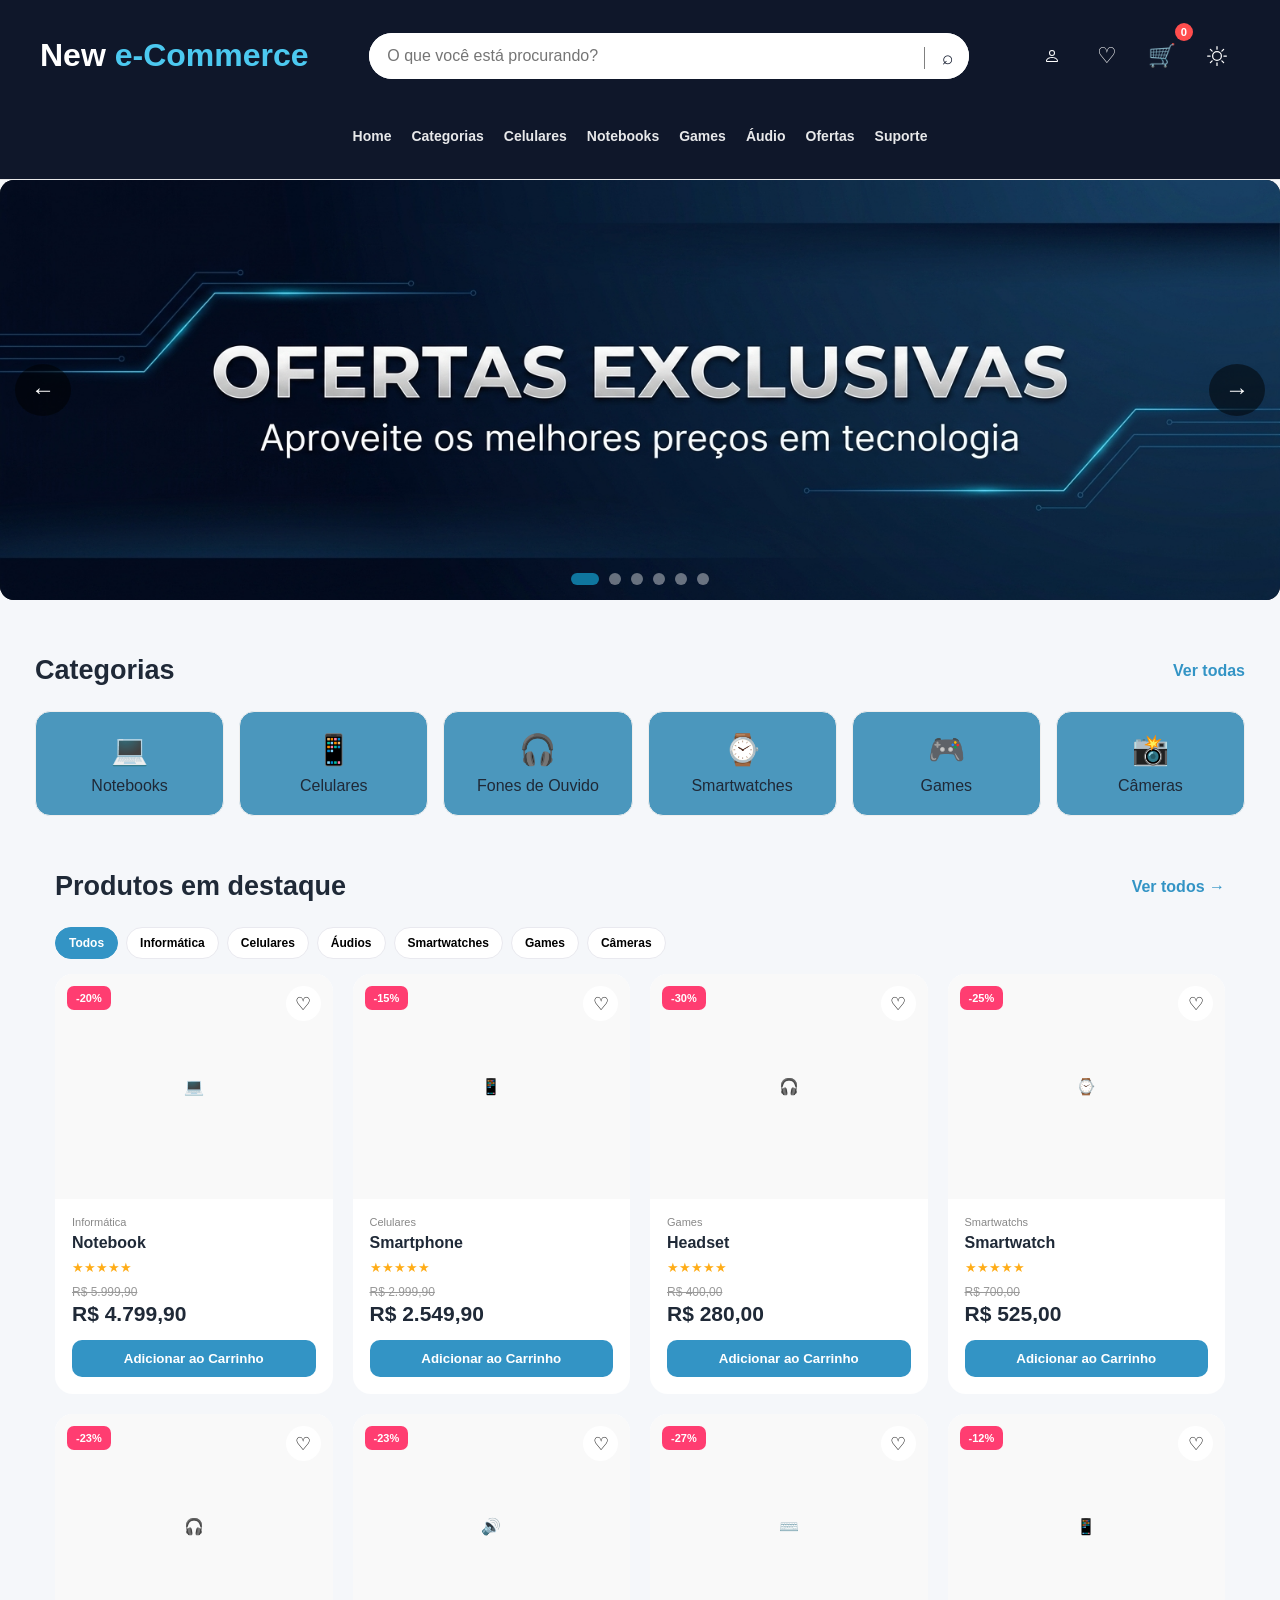
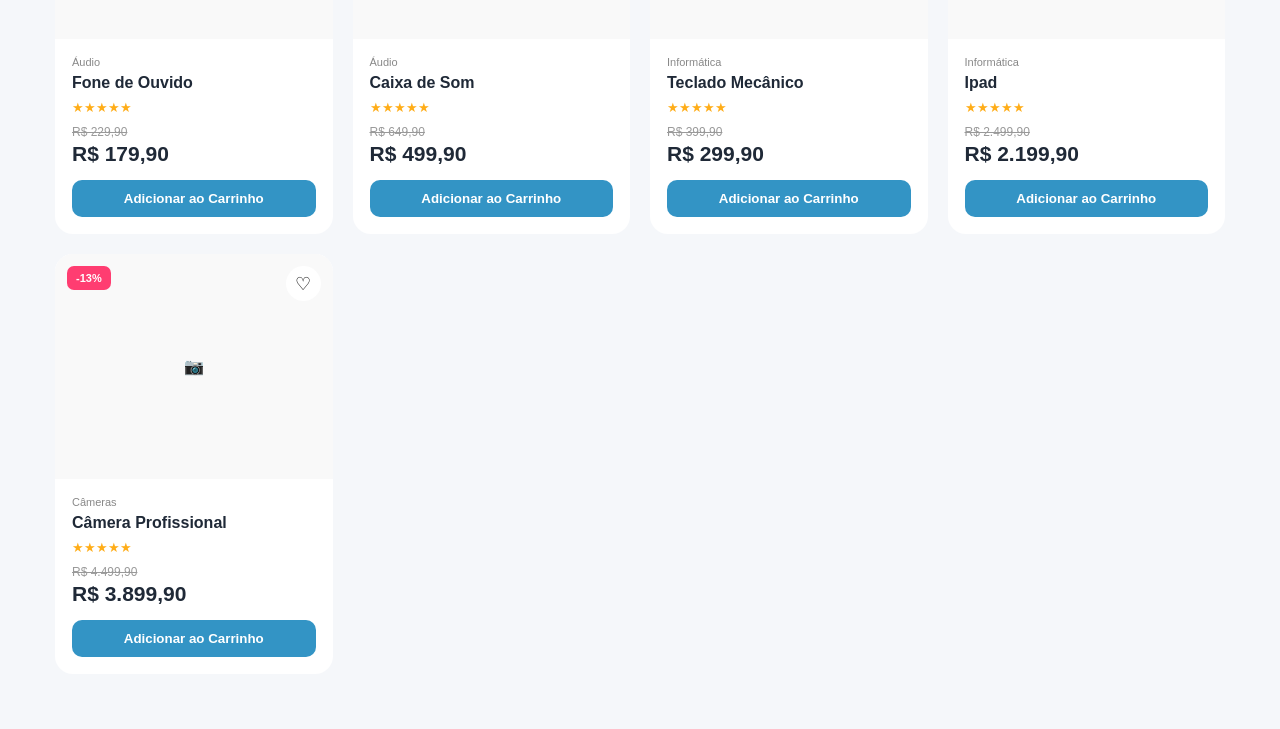
==== documento/index.html @ ab6774a8 "favorite.html" ====
<!DOCTYPE html>
<html lang="pt-BR">

<head>
    <meta charset="UTF-8">
    <meta name="viewport" content="width=device-width, initial-scale=1.0">
    <title>new e-Commerce</title>

    <link rel="stylesheet" href="css/navbar.css">
    <link rel="stylesheet" href="css/carrossel.css">
    <link rel="stylesheet" href="css/categorias.css">
    <link rel="stylesheet" href="css/produtos.css">
    <link rel="stylesheet" href="css/cart.css">
    <link rel="stylesheet" href="css/pagina-produtos.css">
    <link rel="stylesheet" href="CSS/account.css">
    <!-- Favicon será adicionado aqui futuramente -->
    <link rel="icon" href="img/logo/cart-favicon_files/image_82f725.png" type="image/x-icon">

</head>

<body>
    <!--Cabeçalho-->
    <header>
        <div class="header">
            <!-- Logo -->
            <div class="logo">
                New <span>e-Commerce</span>
            </div>

            <!-- Barra de busca -->
            <div class="search">
                <input type="text" id="searchInput" placeholder="O que você está procurando?">
                <button id="btnSearch" onclick="searchProducts()">⌕</button>
            </div>

            <!-- Ações (Perfil, Favoritos, Carrinho) -->
            <div class="header-actions">
                <!-- Perfil -->

                <!-- Perfil -->
                <div class="account-container">
                    <a href="account.html" style="text-decoration: none;">
                        <button class="icon-btn" id="btnAccount" title="Minha conta">
                            <svg xmlns="http://www.w3.org/2000/svg" width="16" height="16" fill="currentColor"
                                class="bi bi-person" viewBox="0 0 16 16">
                                <path
                                    d="M8 8a3 3 0 1 0 0-6 3 3 0 0 0 0 6m2-3a2 2 0 1 1-4 0 2 2 0 0 1 4 0m4 8c0 1-1 1-1 1H3s-1 0-1-1 1-4 6-4 6 3 6 4m-1-.004c-.001-.246-.154-.986-.832-1.664C11.516 10.68 10.289 10 8 10s-3.516.68-4.168 1.332c-.678.678-.83 1.418-.832 1.664z" />
                            </svg>
                            <span class="tooltip">Minha conta</span>
                        </button>
                    </a>
                </div>


                <!-- Favoritos -->
                <a href="favorite.html" style="text-decoration: none;">
                    <button class="icon-btn" id="btnFavorites" onclick="openFavorites()" title="Favorite">♡
                        <span class="tooltip">Favoritos</span>
                    </button>
                </a>

                <!-- Carrinho -->
                <a href="cart.html" style="text-decoration: none;">
                    <button class="icon-btn" id="btnCart" title="Cart">
                        🛒 <span class="cart-count" id="cartCount">0</span>
                        <span class="tooltip">Carrinho de compras</span>
                    </button>
                </a>

                <!-- Tema -->
                <input type="checkbox" id="tema-toggle">

                <label for="tema-toggle" class="theme-btn">
                    <span class="sol">
                        <svg xmlns="http://www.w3.org/2000/svg" width="16" height="16" fill="currentColor"
                            class="bi bi-sun" viewBox="0 0 16 16">
                            <path
                                d="M8 11a3 3 0 1 1 0-6 3 3 0 0 1 0 6m0 1a4 4 0 1 0 0-8 4 4 0 0 0 0 8M8 0a.5.5 0 0 1 .5.5v2a.5.5 0 0 1-1 0v-2A.5.5 0 0 1 8 0m0 13a.5.5 0 0 1 .5.5v2a.5.5 0 0 1-1 0v-2A.5.5 0 0 1 8 13m8-5a.5.5 0 0 1-.5.5h-2a.5.5 0 0 1 0-1h2a.5.5 0 0 1 .5.5M3 8a.5.5 0 0 1-.5.5h-2a.5.5 0 0 1 0-1h2A.5.5 0 0 1 3 8m10.657-5.657a.5.5 0 0 1 0 .707l-1.414 1.415a.5.5 0 1 1-.707-.708l1.414-1.414a.5.5 0 0 1 .707 0m-9.193 9.193a.5.5 0 0 1 0 .707L3.05 13.657a.5.5 0 0 1-.707-.707l1.414-1.414a.5.5 0 0 1 .707 0m9.193 2.121a.5.5 0 0 1-.707 0l-1.414-1.414a.5.5 0 1 1 .707-.707l1.414 1.414a.5.5 0 0 1 0 .707M4.464 4.465a.5.5 0 0 1-.707 0L2.343 3.05a.5.5 0 1 1 .707-.707l1.414 1.414a.5.5 0 0 1 0 .708" />
                        </svg>
                    </span>
                    <span class="lua">
                        <svg xmlns="http://www.w3.org/2000/svg" width="16" height="16" fill="currentColor"
                            class="bi bi-moon-fill" viewBox="0 0 16 16">
                            <path
                                d="M6 .278a.77.77 0 0 1 .08.858 7.2 7.2 0 0 0-.878 3.46c0 4.021 3.278 7.277 7.318 7.277q.792-.001 1.533-.16a.79.79 0 0 1 .81.316.73.73 0 0 1-.031.893A8.35 8.35 0 0 1 8.344 16C3.734 16 0 12.286 0 7.71 0 4.266 2.114 1.312 5.124.06A.75.75 0 0 1 6 .278" />
                        </svg>
                    </span>
                </label>
            </div>
        </div>

        <!-- Navegação -->
        <nav class="primary">
            <ul id="Menu">
                <li><a href="#">Home</a></li>
                <li><a href="#categorias">Categorias</a></li>
                <li><a href="#celulares">Celulares</a></li>
                <li><a href="#notebooks">Notebooks</a></li>
                <li><a href="#games">Games</a></li>
                <li><a href="#audio">Áudio</a></li>
                <li><a href="#ofertas">Ofertas</a></li>
                <li><a href="#suporte">Suporte</a></li>
            </ul>
        </nav>
    </header>

    <main>
        <!-- Carrossel de imagens -->
        <section id="carousel">
            <!-- Slide 1 -->
            <article class="slide ativo">
                <a href="#" class="slide-link">
                    <img src="img/carrossel/Banner Exclusivo.png" alt="Banner Exclusivo">
                </a>
            </article>

            <!-- Slide 2 -->
            <article class="slide">
                <a href="#" class="slide-link">
                    <img src="img/carrossel/caixa de som.png" alt="Caixa de som">
                </a>
            </article>

            <!-- Slide 3 -->
            <article class="slide">
                <a href="#" class="slide-link">
                    <img src="img/carrossel/fone bluethooth.png" alt="Fone Bluetooth">
                </a>
            </article>

            <!-- Slide 4 -->
            <article class="slide">
                <a href="#" class="slide-link">
                    <img src="img/carrossel/smartwath.png" alt="Smartwatch">
                </a>
            </article>

            <!-- Slide 5 -->
            <article class="slide">
                <a href="#" class="slide-link">
                    <img src="img/carrossel/teclado mecânico.png" alt="Teclado Mecânico">
                </a>
            </article>

            <!-- Slide 6 -->
            <article class="slide">
                <a href="#" class="slide-link">
                    <img src="img/carrossel/ps5.png" alt="PlayStation 5">
                </a>
            </article>

            <!-- Botões de navegação lateral -->
            <button id="btn-before">&#8592;</button>
            <button id="btn-after">&#8594;</button>
        </section>

        <!-- Categoria de produtos -->

        <section class="section">
            <div class="section-header">
                <h2>Categorias</h2>
                <a href="#">Ver todas</a>
            </div>
            <div class="categories">
                <div class="category">
                    <div class="category-icon">💻</div>
                    <span>Notebooks</span>
                </div>
                <div class="category">
                    <div class="category-icon">📱</div>
                    <span>Celulares</span>
                </div>
                <div class="category">
                    <div class="category-icon">🎧</div>
                    <span>Fones de Ouvido</span>
                </div>
                <div class="category">
                    <div class="category-icon">⌚</div>
                    <span>Smartwatches</span>
                </div>
                <div class="category">
                    <div class="category-icon">🎮</div>
                    <span>Games</span>
                </div>
                <div class="category">
                    <div class="category-icon">📸</div>
                    <span>Câmeras</span>
                </div>
            </div>

            <!-- Seção de produtos em destaque -->
            <section class="section" id="productsSection">
                <div class="section-header">
                    <div>
                        <h2>Produtos em destaque</h2>
                    </div>
                    <a href="#">Ver todos →</a>
                </div>
                <div class="filter-row">
                    <button class="filter-chip action" data-filter="todos">Todos</button>
                    <button class="filter-chip" data-filter="Informática">Informática</button>
                    <button class="filter-chip" data-filter="Celulares">Celulares</button>
                    <button class="filter-chip" data-filter="Áudios">Áudios</button>
                    <button class="filter-chip" data-filter="Smartwatches">Smartwatches</button>
                    <button class="filter-chip" data-filter="Games">Games</button>
                    <button class="filter-chip" data-filter="Câmeras">Câmeras</button>
                </div>

                <p class="results-message" id="resultsMessage" aria-live="polite"></p>

                <div class="products" id="products">
                    <article class="product" data-id="1">
                        <div class="product-image">
                            <span class="discount">-20%</span>
                            <button class="favorite" data-favorite="1" aria-label="Favoritar Notebook">♡</button>
                            <img src="img/produtos/notebook.svg" alt="Notebook"
                                onerror="this.style.display='none';this.nextElementSibling.style.display='block'">
                            <span class="product-plaeholder" style="display:none">💻</span>
                        </div>
                        <div class="product-info">
                            <div class="product-category">Informática</div>
                            <div class="product-name">Notebook</div>
                            <div class="rating">★★★★★</div>
                            <div class="price-old">R$ 5.999,90</div>
                            <div class="price">R$ 4.799,90</div>
                            <button class="add-cart" data-add="1">Adicionar ao Carrinho</button>
                        </div>
                    </article>
                    <article class="product" data-id="2">
                        <div class="product-image">
                            <span class="discount">-15%</span>
                            <button class="favorite" data-favorite="2" aria-label="Favoritar Smartphone">♡</button>
                            <img src="img/produtos/smartphone.svg" alt="Smartphone"
                                onerror="this.style.display='none';this.nextElementSibling.style.display='block'">
                            <span class="product-plaeholder" style="display:none">📱</span>
                        </div>
                        <div class="product-info">
                            <div class="product-category">Celulares</div>
                            <div class="product-name">Smartphone</div>
                            <div class="rating">★★★★★</div>
                            <div class="price-old">R$ 2.999,90</div>
                            <div class="price">R$ 2.549,90</div>
                            <button class="add-cart" data-add="2">Adicionar ao Carrinho</button>
                        </div>
                    </article>
                    <article class="product" data-id="3">
                        <div class="product-image">
                            <span class="discount">-30%</span>
                            <button class="favorite" data-favorite="3" aria-label="Favoritar Headset">♡</button>
                            <img src="img/produtos/headset.svg" alt="Headset"
                                onerror="this.style.display='none';this.nextElementSibling.style.display='block'">
                            <span class="product-plaeholder" style="display:none">🎧</span>
                        </div>
                        <div class="product-info">
                            <div class="product-category">Games</div>
                            <div class="product-name">Headset</div>
                            <div class="rating">★★★★★</div>
                            <div class="price-old">R$ 400,00</div>
                            <div class="price">R$ 280,00</div>
                            <button class="add-cart" data-add="3">Adicionar ao Carrinho</button>
                        </div>
                    </article>
                    <article class="product" data-id="4">
                        <div class="product-image">
                            <span class="discount">-25%</span>
                            <button class="favorite" data-favorite="4" aria-label="Favoritar Smartwatch">♡</button>
                            <img src="img/produtos/smartwatch.svg" alt="Smartwatch"
                                onerror="this.style.display='none';this.nextElementSibling.style.display='block'">
                            <span class="product-plaeholder" style="display:none">⌚</span>
                        </div>
                        <div class="product-info">
                            <div class="product-category">Smartwatchs</div>
                            <div class="product-name">Smartwatch</div>
                            <div class="rating">★★★★★</div>
                            <div class="price-old">R$ 700,00</div>
                            <div class="price">R$ 525,00</div>
                            <button class="add-cart" data-add="4">Adicionar ao Carrinho</button>
                        </div>
                    </article>
                    <article class="product" data-id="5">
                        <div class="product-image">
                            <span class="discount">-23%</span>
                            <button class="favorite" data-favorite="5" aria-label="Favoritar Fone de Ouvido">♡</button>
                            <img src="img/produtos/fone-ouvido.svg" alt="Fone de Ouvido"
                                onerror="this.style.display='none';this.nextElementSibling.style.display='block'">
                            <span class="product-plaeholder" style="display:none">🎧</span>
                        </div>
                        <div class="product-info">
                            <div class="product-category">Áudio</div>
                            <div class="product-name">Fone de Ouvido</div>
                            <div class="rating">★★★★★</div>
                            <div class="price-old">R$ 229,90</div>
                            <div class="price">R$ 179,90</div>
                            <button class="add-cart" data-add="5">Adicionar ao Carrinho</button>
                        </div>
                    </article>
                    <article class="product" data-id="6">
                        <div class="product-image">
                            <span class="discount">-23%</span>
                            <button class="favorite" data-favorite="6" aria-label="Favoritar Caixa de Som">♡</button>
                            <img src="img/produtos/caixa-som.svg" alt="Caixa de Som"
                                onerror="this.style.display='none';this.nextElementSibling.style.display='block'">
                            <span class="product-plaeholder" style="display:none">🔊</span>
                        </div>
                        <div class="product-info">
                            <div class="product-category">Áudio</div>
                            <div class="product-name">Caixa de Som</div>
                            <div class="rating">★★★★★</div>
                            <div class="price-old">R$ 649,90</div>
                            <div class="price">R$ 499,90</div>
                            <button class="add-cart" data-add="6">Adicionar ao Carrinho</button>
                        </div>
                    </article>
                    <article class="product" data-id="7">
                        <div class="product-image">
                            <span class="discount">-27%</span>
                            <button class="favorite" data-favorite="7"
                                aria-label="Favoritar Teclado Mecânico">♡</button>
                            <img src="img/produtos/teclado-mecanico.svg" alt="Teclado Mecânico"
                                onerror="this.style.display='none';this.nextElementSibling.style.display='block'">
                            <span class="product-plaeholder" style="display:none">⌨️</span>
                        </div>
                        <div class="product-info">
                            <div class="product-category">Informática</div>
                            <div class="product-name">Teclado Mecânico</div>
                            <div class="rating">★★★★★</div>
                            <div class="price-old">R$ 399,90</div>
                            <div class="price">R$ 299,90</div>
                            <button class="add-cart" data-add="7">Adicionar ao Carrinho</button>
                        </div>
                    </article>
                    <article class="product" data-id="8">
                        <div class="product-image">
                            <span class="discount">-12%</span>
                            <button class="favorite" data-favorite="8" aria-label="Favoritar Ipad">♡</button>
                            <img src="img/produtos/ipad.svg" alt="Ipad"
                                onerror="this.style.display='none';this.nextElementSibling.style.display='block'">
                            <span class="product-plaeholder" style="display:none">📱</span>
                        </div>
                        <div class="product-info">
                            <div class="product-category">Informática</div>
                            <div class="product-name">Ipad</div>
                            <div class="rating">★★★★★</div>
                            <div class="price-old">R$ 2.499,90</div>
                            <div class="price">R$ 2.199,90</div>
                            <button class="add-cart" data-add="8">Adicionar ao Carrinho</button>
                        </div>
                    </article>
                    <article class="product" data-id="9">
                        <div class="product-image">
                            <span class="discount">-13%</span>
                            <button class="favorite" data-favorite="9"
                                aria-label="Favoritar Câmera Profissional">♡</button>
                            <img src="img/produtos/camera.svg" alt="Câmera Profissional"
                                onerror="this.style.display='none';this.nextElementSibling.style.display='block'">
                            <span class="product-plaeholder" style="display:none">📷</span>
                        </div>
                        <div class="product-info">
                            <div class="product-category">Câmeras</div>
                            <div class="product-name">Câmera Profissional</div>
                            <div class="rating">★★★★★</div>
                            <div class="price-old">R$ 4.499,90</div>
                            <div class="price">R$ 3.899,90</div>
                            <button class="add-cart" data-add="9">Adicionar ao Carrinho</button>
                        </div>
                    </article>
            </section>
    </main>

    <footer>
        <!-- Rodapé da página -->
    </footer>

    <!-- Script JS para o carrossel -->
    <script src="js/carrossel.js"></script>
    <script src="js/tema.js"></script>
    <script src="js/conta.js"></script>

</body>

</html>
---- documento/css/navbar.css ----
*{
    margin: 0;
    padding: 0;
    box-sizing: border-box;
    font-family: Arial, Helvetica, sans-serif;
}

body{
    background: #f6f7fb;
    color: #171717;
}

/* Header */

header{
    background: #111827;
    color: #ffffff;
    border-bottom: 1px solid #e8e8e8;
    position: sticky;
    top: 0;
    z-index: 1000;
}

/* Header Styles */

.header{
    max-width: 1250px;
    margin: auto;
    height: 75px;
    display: flex;
    align-items: center;
    justify-content: space-between;
    gap: 30px;
    padding: 0 20px;
}

.logo{
    font-size: 25px;
    font-weight: 800;
    color: white;
}

.logo span{
    color: #3394c5;
}

.search{
    flex: 1;
    max-width: 550px;
    position: relative;
}

.search input{
    width: 100%;
    padding: 14px 50px 14px 18px;
    border: 1px solid #ddd;
    border-radius: 12px;
    outline: none;
    font-size: 14px;
    transition: .3s;
}

.search input:focus{
    border-color: #3394c5;
    box-shadow: 0 0 0 3px rgba(108,53,255,.1);
}

.search button{
    position: absolute;
    right: 7px;
    top: 6px;
    border: none;
    background: transparent !important;
    color: gray;
    width: 38px;
    height: 38px;
    border-radius: 9px;
    cursor: pointer;
    }

    .search button::before {
    content: '';
    position: absolute;
    left: 0;
    top: 50%;
    transform: translateY(-50%);
    width: 1px;
    height: 22px;
    background: gray;
}

.header-actions{
    display: flex;
    gap: 12px;
}

.icon-btn {
    width: 45px;
    height: 45px;
    border: 1px solid #eeeeee;
    background: white;
    border-radius: 11px;
    cursor: pointer;
    font-size: 18px;
    position: relative;
    transition: .2s;
    
    display: flex;
    align-items: center;
    justify-content: center;
}

.icon-btn:hover{
    background: #f2efff;
}

.cart-count{
    position: absolute;
    top: -5px;
    right: -5px;
    background: #ff3d71;
    color: white;
    font-size: 11px;
    width: 20px;
    height: 20px;
    border-radius: 50%;
    display: flex;
    align-items: center;
    justify-content: center;
}

/* Navbar Styles */

.primary{
    background: #0f172a;
}


nav ul {
    max-width: 1300px;
    margin: auto;
    display: flex;
    justify-content: center;
    list-style: none;
    gap: 40px;
    padding: 14px;
}

li{
    display: list-item;
    unicode-bidi: isolate;
}

nav a{
    color: white;
    text-decoration: none;
    font-size: 14px;
    transition: 0.3s;
}

body {
    background: #f6f7fb;
    color: #171717;
    transition: background 0.3s, color 0.3s;
}

body.modo-escuro {
    background: #0b1120;
    color: #f1f5f9;
}

/* Botão do Tema */

#tema-toggle {
    display: none;
}

.theme-btn {
    width: 45px;
    height: 45px;
    border: none;
    background: transparent;
    border-radius: 11px;
    
    display: flex;
    align-items: center;
    justify-content: center;

    cursor: pointer;
    font-size: 18px;
    
    transition: 0.3s;
}

/* Ícones do Sol e da Lua */

.theme-btn svg {
    width: 20px;
    height: 20px;
    display: block;
}

.sol {
    display: flex;
    align-items: center;
    justify-content: center;
}

.lua {
    display: none;
    align-items: center;
    justify-content: center;
}

body.modo-escuro .theme-btn {
    background: transparent;
    border: none;
    color: white;
}

/* Troca entre Sol e Lua */

body.modo-escuro .sol {
    display: none;
}

body.modo-escuro .lua {
    display: flex;
}

/* Header e Navbar no modo escuro */

body.modo-escuro header{
    background: #0b1120;
}

body.modo-escuro .primary{
    background: #0b1120;
}

nav a::after {
    content: '';
    display: block;
    width: 0;
    height: 2px;
    background: #3394c5;
    transition: width 0.3s;
}

/*visibilidade da barra de sublinhado */
nav a:hover::after {
    width: 100%;
}
---- documento/css/carrossel.css ----
/* Parte 1: O tamanho do espaço na tela */
#carousel {
  width: 100%;
  height: clamp(260px, 38vw, 420px);
  position: relative;
  overflow: hidden;
  border-radius: 14px;
  background-color: #0d1117; /* Fundo escuro para o carrossel */
}

/* Link que torna a imagem inteira clicável */
.slide-link {
  display: block;
  width: 100%;
  height: 100%;
  cursor: pointer;
}

/* Parte 2: Todos os slides ficam sobrepostos e invisíveis */
.slide {
  position: absolute; /* Sobrepõe todas as imagens no mesmo lugar */
  top: 0;
  left: 0;
  width: 100%;
  height: 100%;
  opacity: 0;
  visibility: hidden;
  transition: opacity 0.3s ease-in-out, visibility 0.3s ease-in-out; /* Transição rápida (0.3s) */
}

/* Parte 3: Transição do slide ativo */
.slide.ativo {
  opacity: 1;
  visibility: visible;
  z-index: 2; 
}

/* Parte 4: O tamanho e ajuste da imagem */
.slide img {
  width: 100%;
  height: 100%;
  object-fit: cover;
}

/* Definições dos botões de navegação */
#btn-before, 
#btn-after {
  position: absolute;
  top: 50%;
  transform: translateY(-50%);
  background-color: rgba(0, 0, 0, 0.5);
  color: white;
  border: none;
  font-size: 24px;
  padding: 12px 16px;
  cursor: pointer;
  border-radius: 50%;
  z-index: 10;
  transition: background-color 0.3s ease;
}

#btn-before:hover,
#btn-after:hover {
  background-color: rgba(0, 0, 0, 0.8);
}

#btn-before {
  left: 15px;
}

#btn-after {
  right: 15px;
}

/* Container das bolinhas */
.indicadores {
  position: absolute;
  bottom: 15px;
  left: 50%;
  transform: translateX(-50%);
  display: flex;
  gap: 10px;
  z-index: 10; 
}

/* Estilo individual da bolinha */
.bolinha {
  width: 12px;
  height: 12px;
  border-radius: 50%;
  background-color: rgba(255, 255, 255, 0.4);
  cursor: pointer;
  transition: all 0.3s ease;
}

.bolinha:hover {
  background-color: rgba(255, 255, 255, 0.8);
}

/* Bolinha ativa do slide visível */
.bolinha.ativa {
  background-color: #0f769e; /* a cor da bolinha do carrosel */
  width: 28px;
  border-radius: 8px;
}
---- documento/css/categorias.css ----
/* Categorias */
.section{
    max-width: 1250px;
    margin: 55px auto;
    padding: 0 20px;
}

.section-header{
    display: flex;
    justify-content: space-between;
    align-items: center;
    margin-bottom: 25px;
}

.section-header h2{
    font-size: 27px;
}

.section-header a{
    color: #3394c5;
    font-weight: bold;
    text-decoration: none;
}

/* Categorias-Icones */

@media (max-width: 1000px){
    .categories{
        grid-template-columns: repeat(3, 1fr);
    }
}

.categories{
    display: grid;
    grid-template-columns: repeat(6, 1fr);
    gap: 15px;
}

.category{
    background: #4b97bd;
    border-radius: 15px;
    padding: 20px 10px;
    text-align: center;
    border: 1px solid #eee;
    cursor: pointer;
    transition: .3s;
}

.category-icon{
    font-size: 30px;
    margin-bottom: 10px;
}

.category-span{
    font-size: 13px;
    font-weight: bold;
}
.category {
    transition: transform 0.4s ease;
}

.category:hover {
    transform: translateY(-12px);
}
---- documento/css/produtos.css ----
.section{
    max-width: 1250px;
    margin: 55px auto;
    padding: 0 20px;
}

.section-header{
    display: flex;
    justify-content: space-between;
    align-items: center;
    margin-bottom: 25px;
}

.section-header h2{
    font-size: 27px;
}

.section-header a{
    color: #3394c5;
    font-weight: bold;
    text-decoration: none;
}

/* Produtos */

.filter-row{
    display: flex;
    gap: 8px;
    flex-wrap: wrap;
    margin-bottom: 15px;
}

.filter-chip.action, .filter-chip:hover{
    background: #3394c5;
    color: #fff;
    Border-color: #3394c5;
}

.filter-chip{
    border: 1px solid #e9e9ef;
    background: #fff;
    border-radius: 30px;
    padding: 8px 13px;
    font-size: 12px;
    font-weight: 700;
}

@media (max-width: 1000px) {
    .products {
        grid-template-columns: repeat(3, 1fr);
    }
}

.products{
    display: grid;
    grid-template-columns: repeat(4, 1fr);
    gap: 20px;
}

.product {
    background: #fff;
    border: 1px solid var(--border);
    border-radius: 18px;
    overflow: hidden;
    transition: .25s;
    position: relative;
}

.product-image{
    height: 225px;
    background: #f9f9f9;
    display: flex;
    align-items: center;
    justify-content: center;
    position: relative;
    overflow: hidden;
}

.discount {
    position: absolute;
    left: 12px;
    top: 12px;
    background: #ff3d71;
    color: #fff;
    padding: 6px 9px;
    border-radius: 7px;
    font-size: 11px;
    font-weight: 800;
    z-index: 2;
}

.favorite {
    position: absolute;
    right: 12px;
    top: 12px;
    width: 35px;
    height: 35px;
    border: 0;
    border-radius: 50%;
    background: #fff;
    font-size: 18px;
    z-index: 2;
}

.product-image img {
    width: 100%;
    height: 100%;
    object-fit: cover;
}

element.style {
    display: none;
}

.product-placeholder {
    font-size: 82px;
}


.product-info {
    padding: 17px;
}

.product-category {
    color: #888;
    font-size: 11px;
    margin-bottom: 6px;
}

.product-name {
    font-size: 16px;
    font-weight: 800;
    margin-bottom: 8px;
}

.rating {
    color: #ffad18;
    font-size: 13px;
    margin-bottom: 10px;
}

.price-old {
    text-decoration: line-through;
    color: #999;
    font-size: 12px;
}

.price {
    font-size: 21px;
    font-weight: 800;
    margin: 3px 0 14px;
}

.add-cart {
    width: 100%;
    border: 0;
    background: #3394c5;
    color: #fff;
    padding: 11px;
    border-radius: 10px;
    font-weight: 800;
}
---- documento/css/cart.css ----
/* Paleta de Cores Exclusiva New e-Commerce */
:root {
    --brand-blue: #0055ff;
    --brand-blue-hover: #0044cc;
    --brand-glow: rgba(0, 85, 255, 0.12);
    --bg-app: #f8fafc;
    --card-bg: #ffffff;
    --text-main: #0f172a;
    --text-muted: #64748b;
    --border-subtle: #e2e8f0;
    --success: #10b981;
}

body {
    font-family: 'Inter', system-ui, -apple-system, sans-serif;
    background-color: var(--bg-app);
    margin: 0;
    color: var(--text-main);
}

.cart-container {
    max-width: 1240px;
    margin: 40px auto;
    padding: 0 24px;
}

.cart-header-title {
    display: flex;
    align-items: baseline;
    gap: 16px;
    margin-bottom: 24px;
}

.cart-header-title h1 {
    font-size: 28px;
    font-weight: 800;
    color: var(--text-main);
    margin: 0;
    letter-spacing: -0.8px;
}

.items-count {
    color: var(--text-muted);
    font-size: 15px;
    font-weight: 500;
}

/* Layout Principal em Grid */
.cart-content {
    display: grid;
    grid-template-columns: 1fr 400px;
    gap: 32px;
}

.cart-products-list {
    display: flex;
    flex-direction: column;
    gap: 16px;
}

/* Card do Produto */
.cart-item-card {
    background: var(--card-bg);
    border-radius: 16px;
    padding: 24px;
    display: flex;
    align-items: center;
    gap: 24px;
    box-shadow: 0 4px 20px -2px rgba(15, 23, 42, 0.04);
    position: relative;
    border: 1px solid var(--border-subtle);
}

.item-badge {
    position: absolute;
    top: 16px;
    left: 24px;
    background: var(--brand-glow);
    color: var(--brand-blue);
    font-size: 11px;
    font-weight: 700;
    padding: 4px 10px;
    border-radius: 30px;
    text-transform: uppercase;
    letter-spacing: 0.5px;
}

.cart-item-card img {
    width: 100px;
    height: 100px;
    object-fit: contain;
    margin-top: 12px;
}

.item-info {
    flex: 1;
    margin-top: 12px;
}

.item-info h3 {
    font-size: 17px;
    color: var(--text-main);
    margin: 0 0 6px 0;
    font-weight: 700;
}

.item-seller {
    font-size: 13px;
    color: var(--text-muted);
    display: block;
    margin-bottom: 6px;
}

.item-stock {
    font-size: 12px;
    color: var(--success);
    font-weight: 600;
}

/* Seletor de Quantidade */
.item-quantity-box {
    display: flex;
    flex-direction: column;
    gap: 6px;
    align-items: center;
}

.item-quantity-box label {
    font-size: 12px;
    color: var(--text-muted);
    font-weight: 600;
}

.qty-selector {
    display: flex;
    align-items: center;
    border: 1px solid var(--border-subtle);
    border-radius: 10px;
    background: #f8fafc;
}

.qty-selector button {
    background: none;
    border: none;
    padding: 8px 12px;
    cursor: pointer;
    font-weight: 700;
    color: var(--text-main);
}

.qty-selector span {
    padding: 0 10px;
    font-size: 15px;
    font-weight: 700;
}

/* Preços */
.item-price-box {
    text-align: right;
    min-width: 150px;
}

.old-price {
    display: block;
    font-size: 13px;
    color: #94a3b8;
    text-decoration: line-through;
}

.current-price {
    display: block;
    font-size: 22px;
    font-weight: 800;
    color: var(--brand-blue);
}

.exclusive-tag {
    font-size: 11px;
    background: #f0f4ff;
    color: var(--brand-blue);
    padding: 3px 8px;
    border-radius: 6px;
    font-weight: 700;
    display: inline-block;
    margin-top: 4px;
}

.item-delete-btn {
    background: none;
    border: none;
    cursor: pointer;
    font-size: 14px;
    color: #94a3b8;
    padding: 10px;
    border-radius: 50%;
    transition: all 0.2s;
}

.item-delete-btn:hover {
    background: #fee2e2;
    color: #ef4444;
}

/* --- PAINEL LATERAL UNIFICADO (EXCLUSIVO) --- */
.checkout-panel {
    background: var(--card-bg);
    border-radius: 20px;
    padding: 32px;
    box-shadow: 0 10px 30px -5px rgba(15, 23, 42, 0.06);
    border: 1px solid var(--border-subtle);
    height: fit-content;
    display: flex;
    flex-direction: column;
    gap: 24px;
}

.panel-header {
    display: flex;
    justify-content: space-between;
    align-items: center;
}

.panel-header h2 {
    font-size: 18px;
    font-weight: 800;
    color: var(--text-main);
    margin: 0;
}

.secure-badge {
    font-size: 11px;
    color: var(--success);
    font-weight: 700;
    background: #ecfdf5;
    padding: 4px 10px;
    border-radius: 20px;
}

/* Cupom Embutido no Painel */
.panel-coupon .coupon-field-wrapper {
    display: flex;
    gap: 8px;
    background: #f8fafc;
    border: 1px solid var(--border-subtle);
    padding: 6px;
    border-radius: 12px;
    transition: border-color 0.2s;
}

.panel-coupon .coupon-field-wrapper:focus-within {
    border-color: var(--brand-blue);
    background: #fff;
}

.panel-coupon input {
    flex: 1;
    border: none;
    background: transparent;
    padding: 8px 12px;
    outline: none;
    font-size: 14px;
    color: var(--text-main);
}

.panel-coupon button {
    background: var(--text-main);
    color: white;
    border: none;
    padding: 0 16px;
    border-radius: 8px;
    font-weight: 700;
    font-size: 13px;
    cursor: pointer;
    transition: background 0.2s;
}

.panel-coupon button:hover {
    background: var(--brand-blue);
}

/* Detalhes de Valores */
.panel-details {
    display: flex;
    flex-direction: column;
    gap: 12px;
}

.detail-row {
    display: flex;
    justify-content: space-between;
    font-size: 14px;
    color: var(--text-muted);
    font-weight: 500;
}

.highlight-green {
    color: var(--success);
    font-weight: 700;
}

.panel-separator {
    height: 1px;
    background: var(--border-subtle);
}

/* Bloco de Total */
.panel-total-section {
    display: flex;
    justify-content: space-between;
    align-items: center;
}

.total-label-group {
    display: flex;
    flex-direction: column;
}

.total-label-group span:first-child {
    font-size: 15px;
    font-weight: 800;
    color: var(--text-main);
}

.installments-info {
    font-size: 11px;
    color: var(--text-muted);
}

.main-price {
    font-size: 24px;
    font-weight: 800;
    color: var(--brand-blue);
    letter-spacing: -0.5px;
}

/* Botão de Finalizar Estilizado */
.btn-proceed {
    display: flex;
    align-items: center;
    justify-content: center;
    gap: 10px;
    background: var(--brand-blue);
    color: white;
    text-decoration: none;
    padding: 16px;
    border-radius: 12px;
    font-weight: 700;
    font-size: 15px;
    box-shadow: 0 8px 20px rgba(0, 85, 255, 0.25);
    transition: all 0.2s ease;
}

.btn-proceed:hover {
    background: var(--brand-blue-hover);
    transform: translateY(-2px);
    box-shadow: 0 12px 25px rgba(0, 85, 255, 0.35);
}

.btn-back-shopping {
    display: block;
    text-align: center;
    color: var(--text-muted);
    text-decoration: none;
    font-size: 13px;
    font-weight: 600;
    transition: color 0.2s;
}

.btn-back-shopping:hover {
    color: var(--brand-blue);
}

/* Responsividade Adaptável */
@media (max-width: 768px) {
    .cart-content {
        grid-template-columns: 1fr;
    }
    .cart-item-card {
        flex-direction: column;
        align-items: flex-start;
    }
    .item-price-box {
        text-align: left;
        width: 100%;
    }
    .item-badge {
        top: 16px;
        left: 24px;
    }
}
---- documento/css/pagina-produtos.css ----
* {
    box-sizing: border-box;
    margin: 0;
    padding: 0;
}

body {
    font-family: Arial, Helvetica, sans-serif;
    background: #f5f7fa;
    color: #1f2937;
}

header {
    background: #0f172a;
    color: #fff;
    padding: 18px 20px 0;
}

.header {
    max-width: 1250px;
    margin: 0 auto;
    display: flex;
    justify-content: space-between;
    align-items: center;
    gap: 20px;
}

.logo {
    font-size: 2rem;
    font-weight: 700;
}

.logo span {
    color: #4cc9f0;
}

.search {
    flex: 1;
    display: flex;
    max-width: 600px;
    background: #fff;
    border-radius: 999px;
    overflow: hidden;
    margin: 0 16px;
}

.search input {
    flex: 1;
    border: none;
    outline: none;
    padding: 14px 18px;
    font-size: 1rem;
}

.search button {
    border: none;
    background: #4cc9f0;
    color: #0f172a;
    padding: 0 18px;
    font-size: 1.2rem;
    cursor: pointer;
}

.header-actions {
    display: flex;
    align-items: center;
    gap: 10px;
}

.icon-btn {
    border: none;
    background: transparent;
    color: #fff;
    font-size: 1.4rem;
    cursor: pointer;
    position: relative;
}

.cart-count {
    position: absolute;
    top: -10px;
    right: -8px;
    background: #ff4d4d;
    color: #fff;
    border-radius: 50%;
    width: 18px;
    height: 18px;
    display: inline-flex;
    align-items: center;
    justify-content: center;
    font-size: 0.7rem;
    font-weight: 700;
}
/* frase que aparece quando passa o mouse em cima dos botões da navbar*/
.tooltip {
    display: none;
    position: absolute;
    top: 100%;
    left: 50%;
    transform: translateX(-50%);

    background: #111827;
    color: white;
    padding: 3px 6px;
    border-radius: 3px;
    white-space: nowrap;
    font-size: 11px;
    font-weight: 400;
    z-index: 100;
}

.icon-btn:hover .tooltip {
    display: block;
}

.primary {
    max-width: 1250px;
    margin: 0 auto;
    padding: 20px 0 18px;
}

.primary ul {
    display: flex;
    flex-wrap: wrap;
    gap: 20px;
    list-style: none;
}

.primary a {
    color: #fff;
    text-decoration: none;
    opacity: 0.9;
    font-weight: 600;
}

.page-product {
    max-width: 1250px;
    margin: 50px auto;
    padding: 0 20px;
}

.product-wrapper {
    display: grid;
    grid-template-columns: 1.1fr 1fr;
    gap: 40px;
    background: #fff;
    border-radius: 20px;
    padding: 30px;
    box-shadow: 0 12px 25px rgba(15, 23, 42, 0.08);
}

.product-gallery {
    display: grid;
    gap: 16px;
}

.product-gallery img {
    width: 100%;
    border-radius: 16px;
    background: #eef2ff;
    display: block;
}

.product-details {
    display: flex;
    flex-direction: column;
    justify-content: center;
}

.badge {
    display: inline-block;
    width: fit-content;
    background: #dbeafe;
    color: #1d4ed8;
    border-radius: 999px;
    padding: 8px 12px;
    font-size: 0.8rem;
    font-weight: 700;
    margin-bottom: 16px;
}

.product-title {
    font-size: clamp(2rem, 3vw, 3rem);
    margin-bottom: 14px;
}

.product-price {
    display: flex;
    align-items: baseline;
    gap: 14px;
    margin-bottom: 18px;
}

.product-price .price {
    font-size: 2.2rem;
    font-weight: 800;
    color: #111827;
}

.product-price .old-price {
    font-size: 1.1rem;
    text-decoration: line-through;
    color: #6b7280;
}

.product-description {
    color: #4b5563;
    line-height: 1.7;
    margin-bottom: 24px;
}

.product-meta {
    display: flex;
    flex-wrap: wrap;
    gap: 14px;
    margin-bottom: 24px;
}

.product-meta span {
    background: #f3f4f6;
    border-radius: 999px;
    padding: 8px 12px;
    font-size: 0.9rem;
    color: #374151;
}

.cta-row {
    display: flex;
    flex-wrap: wrap;
    gap: 14px;
    margin-bottom: 28px;
}

.primary-btn,
.secondary-btn {
    border: none;
    border-radius: 12px;
    padding: 16px 24px;
    font-size: 1rem;
    font-weight: 700;
    cursor: pointer;
    transition: transform 0.2s ease;
}

.primary-btn {
    background: linear-gradient(135deg, #2563eb, #4cc9f0);
    color: #fff;
}

.secondary-btn {
    background: #eef2ff;
    color: #1f2937;
}

.primary-btn:hover,
.secondary-btn:hover {
    transform: translateY(-1px);
}

.specs {
    border-top: 1px solid #e5e7eb;
    padding-top: 24px;
}

.specs h3 {
    margin-bottom: 12px;
    font-size: 1.25rem;
}

.specs ul {
    list-style: none;
    display: grid;
    gap: 8px;
    color: #374151;
}

.specs li::before {
    content: '•';
    color: #2563eb;
    font-weight: 700;
    display: inline-block;
    width: 16px;
}

@media (max-width: 900px) {
    .header {
        flex-wrap: wrap;
        justify-content: center;
    }

    .search {
        order: 3;
        width: 100%;
        max-width: none;
        margin: 0;
    }

    .product-wrapper {
        grid-template-columns: 1fr;
    }
}
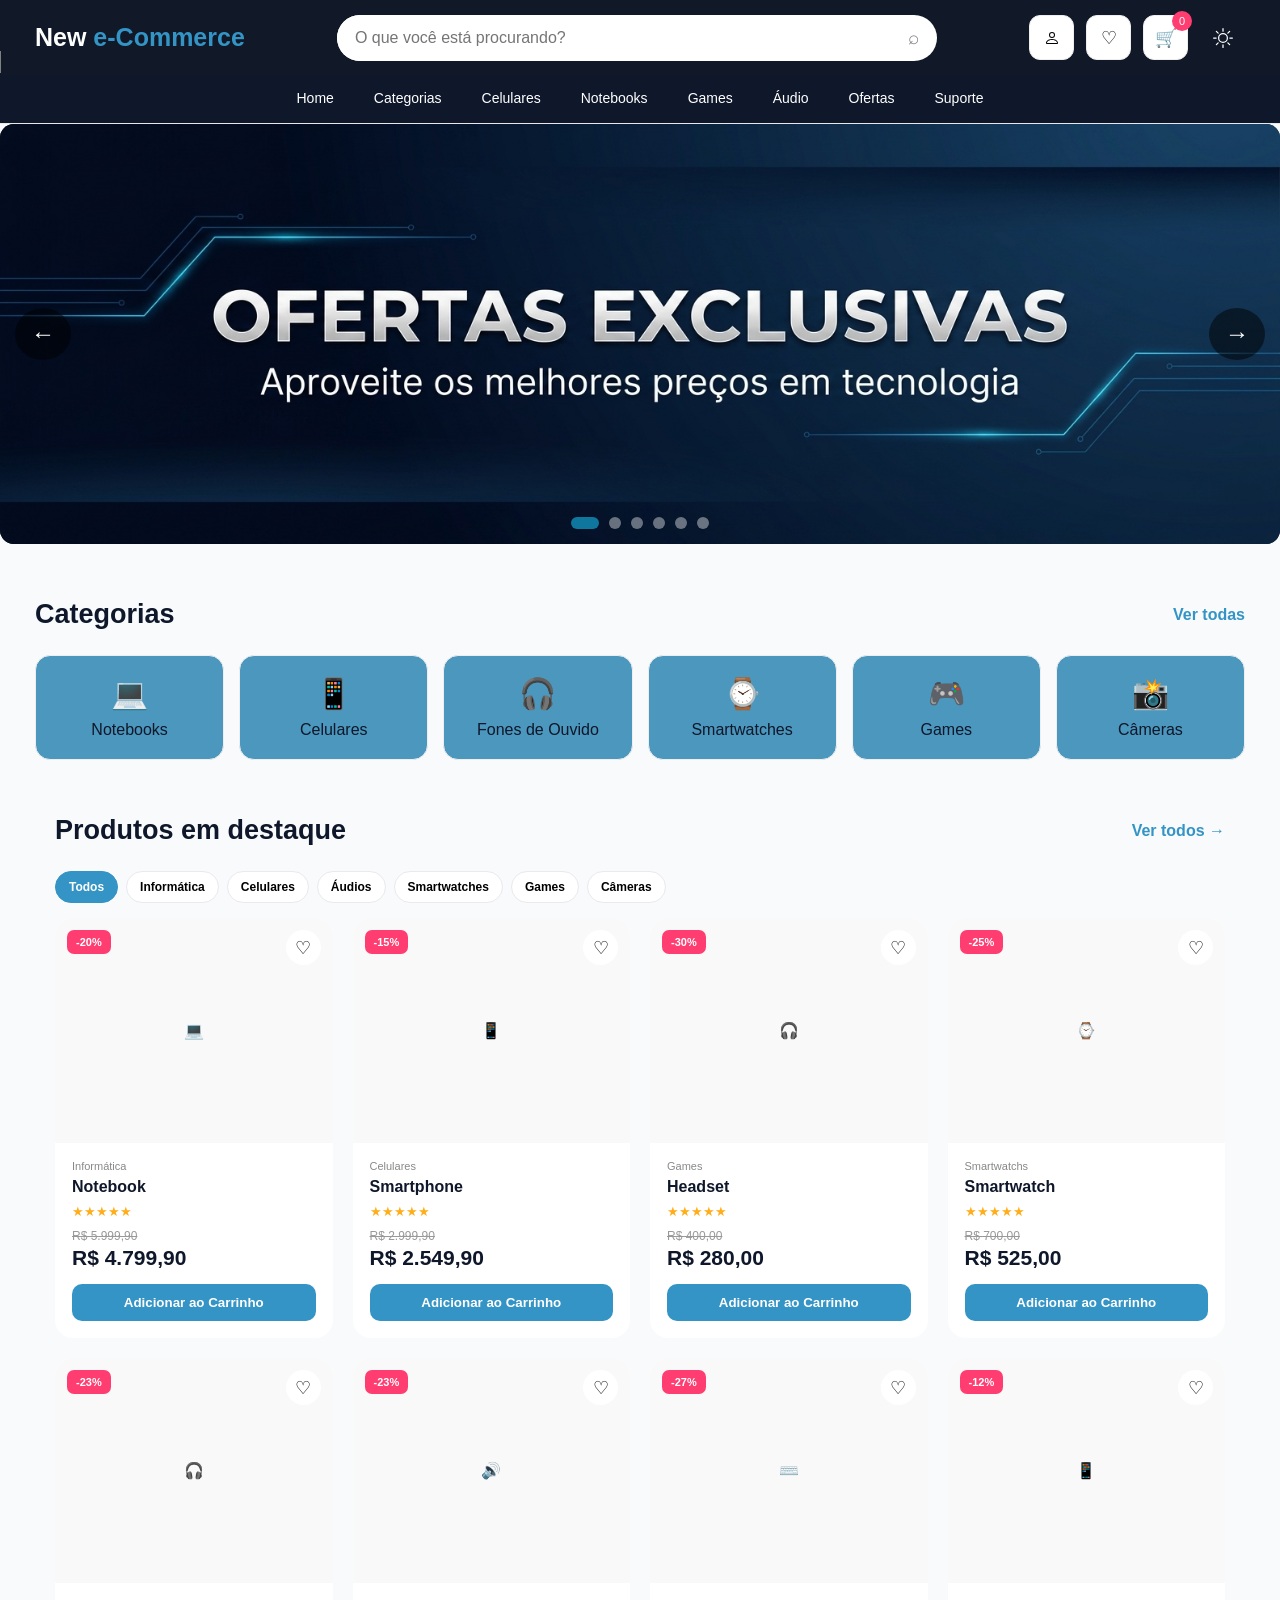
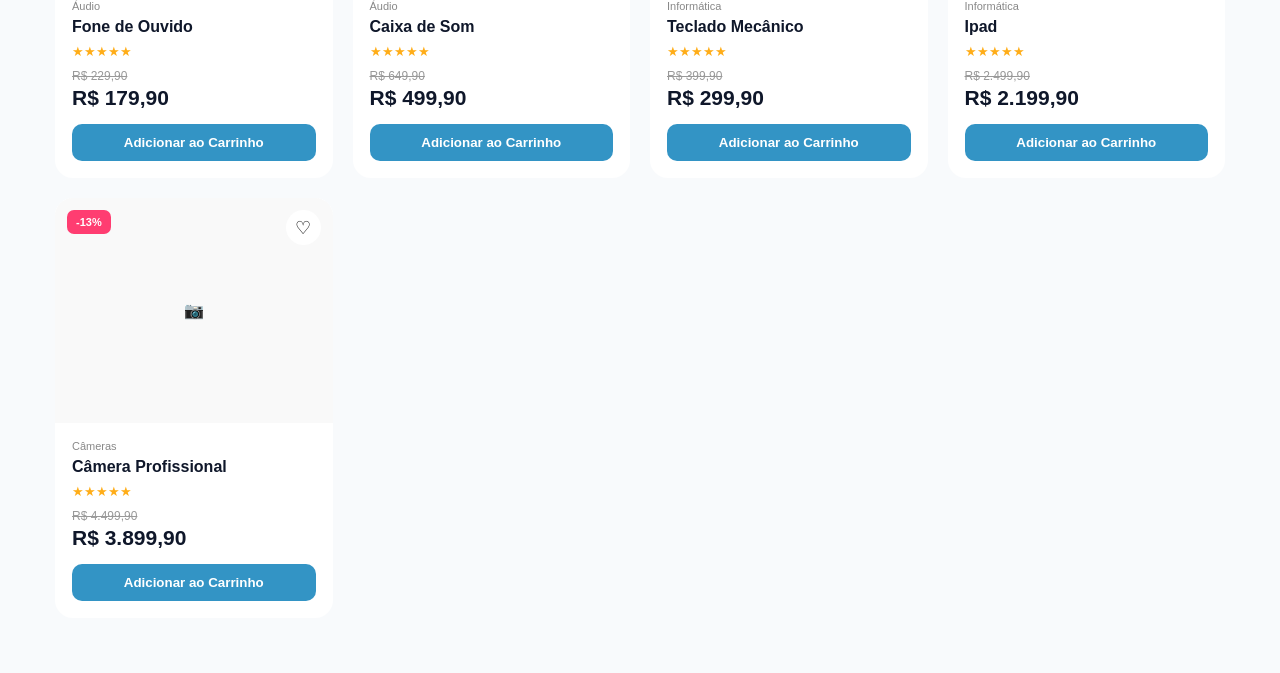
==== commit 618f78be: "Que trabalho 4 !" ====
--- a/documento/index.html
+++ b/documento/index.html
@@ -11,7 +11,6 @@
     <link rel="stylesheet" href="css/categorias.css">
     <link rel="stylesheet" href="css/produtos.css">
     <link rel="stylesheet" href="css/cart.css">
-    <link rel="stylesheet" href="css/pagina-produtos.css">
     <link rel="stylesheet" href="CSS/account.css">
     <!-- Favicon será adicionado aqui futuramente -->
     <link rel="icon" href="img/logo/cart-favicon_files/image_82f725.png" type="image/x-icon">
@@ -46,7 +45,7 @@
                                 <path
                                     d="M8 8a3 3 0 1 0 0-6 3 3 0 0 0 0 6m2-3a2 2 0 1 1-4 0 2 2 0 0 1 4 0m4 8c0 1-1 1-1 1H3s-1 0-1-1 1-4 6-4 6 3 6 4m-1-.004c-.001-.246-.154-.986-.832-1.664C11.516 10.68 10.289 10 8 10s-3.516.68-4.168 1.332c-.678.678-.83 1.418-.832 1.664z" />
                             </svg>
-                            <span class="tooltip">Minha conta</span>
+                            <span class="tooltip"></span>
                         </button>
                     </a>
                 </div>
@@ -54,16 +53,16 @@
 
                 <!-- Favoritos -->
                 <a href="favorite.html" style="text-decoration: none;">
-                    <button class="icon-btn" id="btnFavorites" onclick="openFavorites()" title="Favorite">♡
-                        <span class="tooltip">Favoritos</span>
+                    <button class="icon-btn" id="btnFavorites" onclick="openFavorites()" title="Favoritos">♡
+                        <span class="tooltip"></span>
                     </button>
                 </a>
 
                 <!-- Carrinho -->
                 <a href="cart.html" style="text-decoration: none;">
-                    <button class="icon-btn" id="btnCart" title="Cart">
+                    <button class="icon-btn" id="btnCart" title="Carrinho de compras">
                         🛒 <span class="cart-count" id="cartCount">0</span>
-                        <span class="tooltip">Carrinho de compras</span>
+                        <span class="tooltip"></span>
                     </button>
                 </a>
 
--- a/documento/css/navbar.css
+++ b/documento/css/navbar.css
@@ -46,18 +46,20 @@
 
 .search{
     flex: 1;
-    max-width: 550px;
-    position: relative;
+    display: flex;
+    max-width: 600px;
+    background: #fff;
+    border-radius: 999px;
+    overflow: hidden;
+    margin: 0 16px;
 }
 
 .search input{
-    width: 100%;
-    padding: 14px 50px 14px 18px;
-    border: 1px solid #ddd;
-    border-radius: 12px;
+    flex: 1;
+    border: none;
     outline: none;
-    font-size: 14px;
-    transition: .3s;
+    padding: 14px 18px;
+    font-size: 1rem;
 }
 
 .search input:focus{
@@ -66,19 +68,15 @@
 }
 
 .search button{
-    position: absolute;
-    right: 7px;
-    top: 6px;
     border: none;
     background: transparent !important;
     color: gray;
-    width: 38px;
-    height: 38px;
-    border-radius: 9px;
+    padding: 0 18px;
+    font-size: 1.2rem;
     cursor: pointer;
     }
 
-    .search button::before {
+.search button::before{
     content: '';
     position: absolute;
     left: 0;
--- a/documento/css/cart.css
+++ b/documento/css/cart.css
@@ -32,11 +32,11 @@
 }
 
 .cart-header-title h1 {
-    font-size: 28px;
-    font-weight: 800;
-    color: var(--text-main);
-    margin: 0;
-    letter-spacing: -0.8px;
+    font-size: 26px;
+    font-weight: 600;
+    color: #3ddcf0;
+    margin: 0 0 8px;
+    text-shadow: 0 0 10px rgba(61, 220, 240, 0.3);
 }
 
 .items-count {
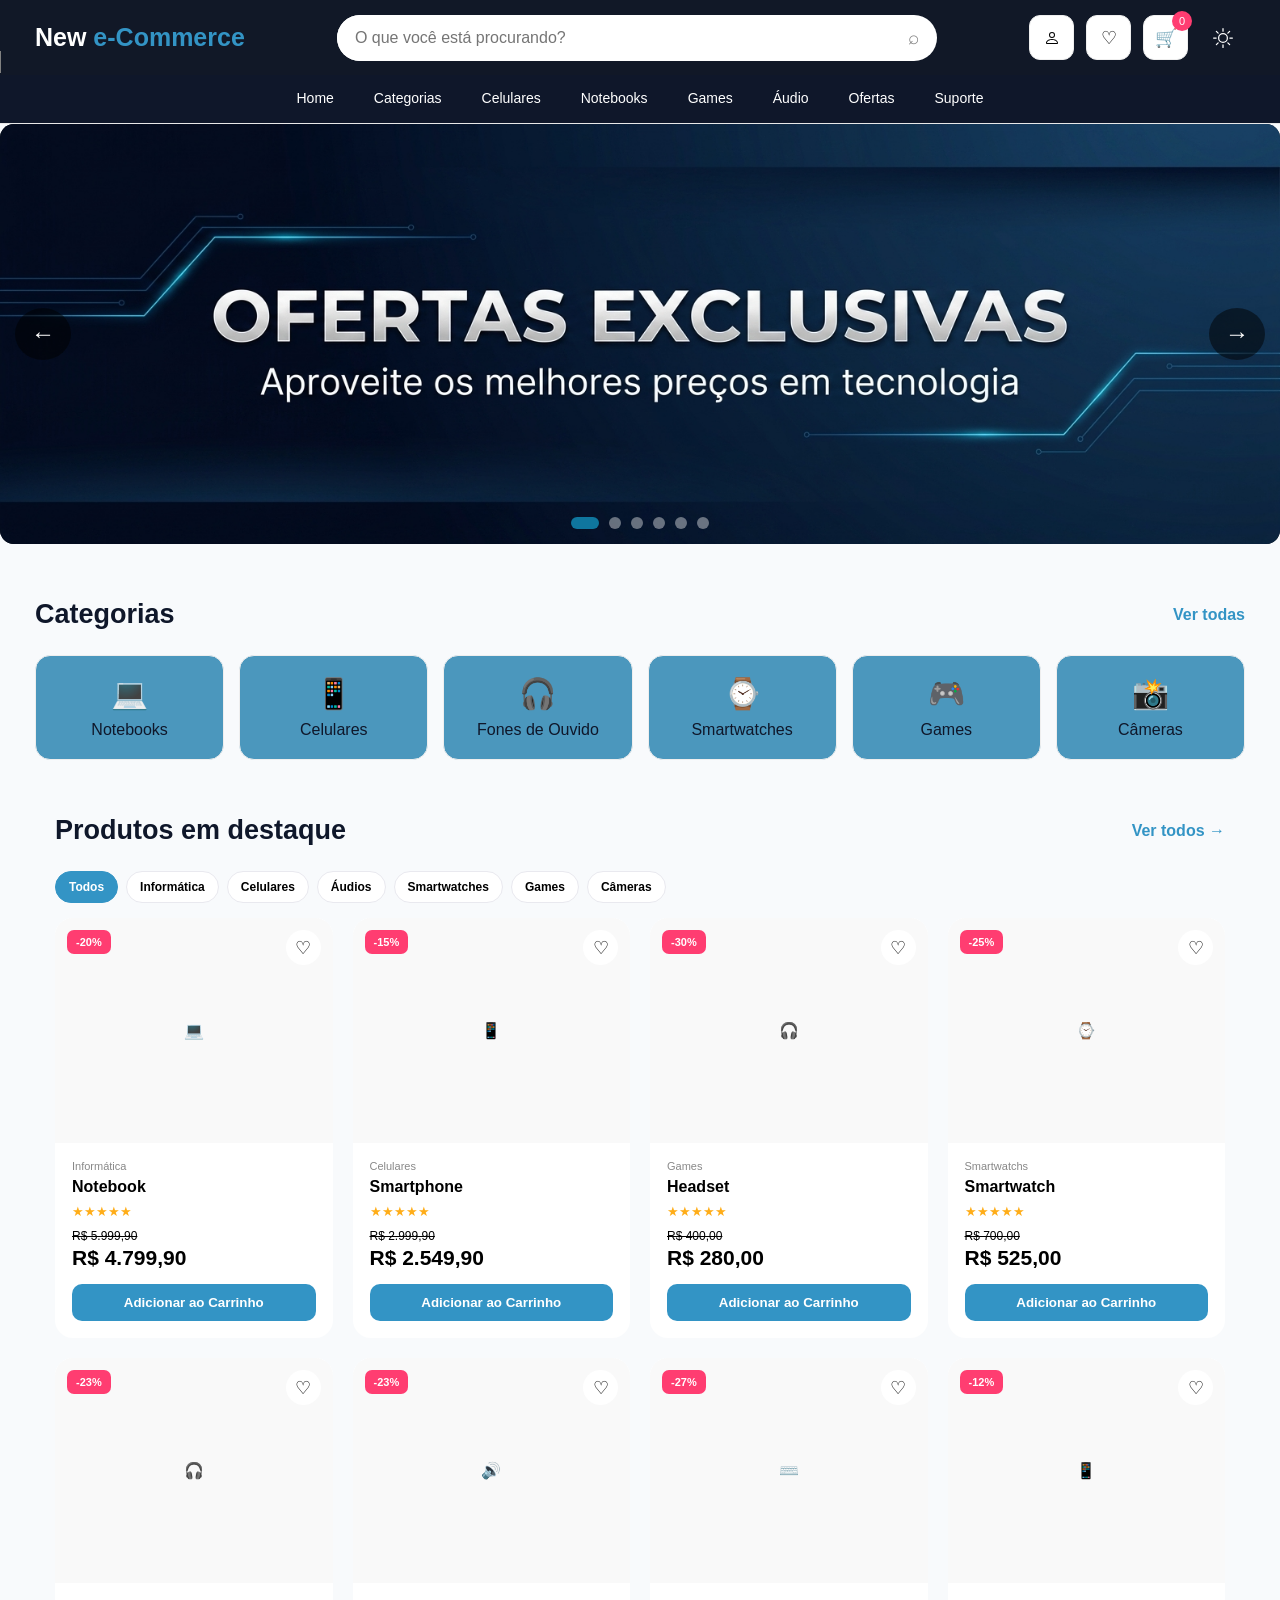
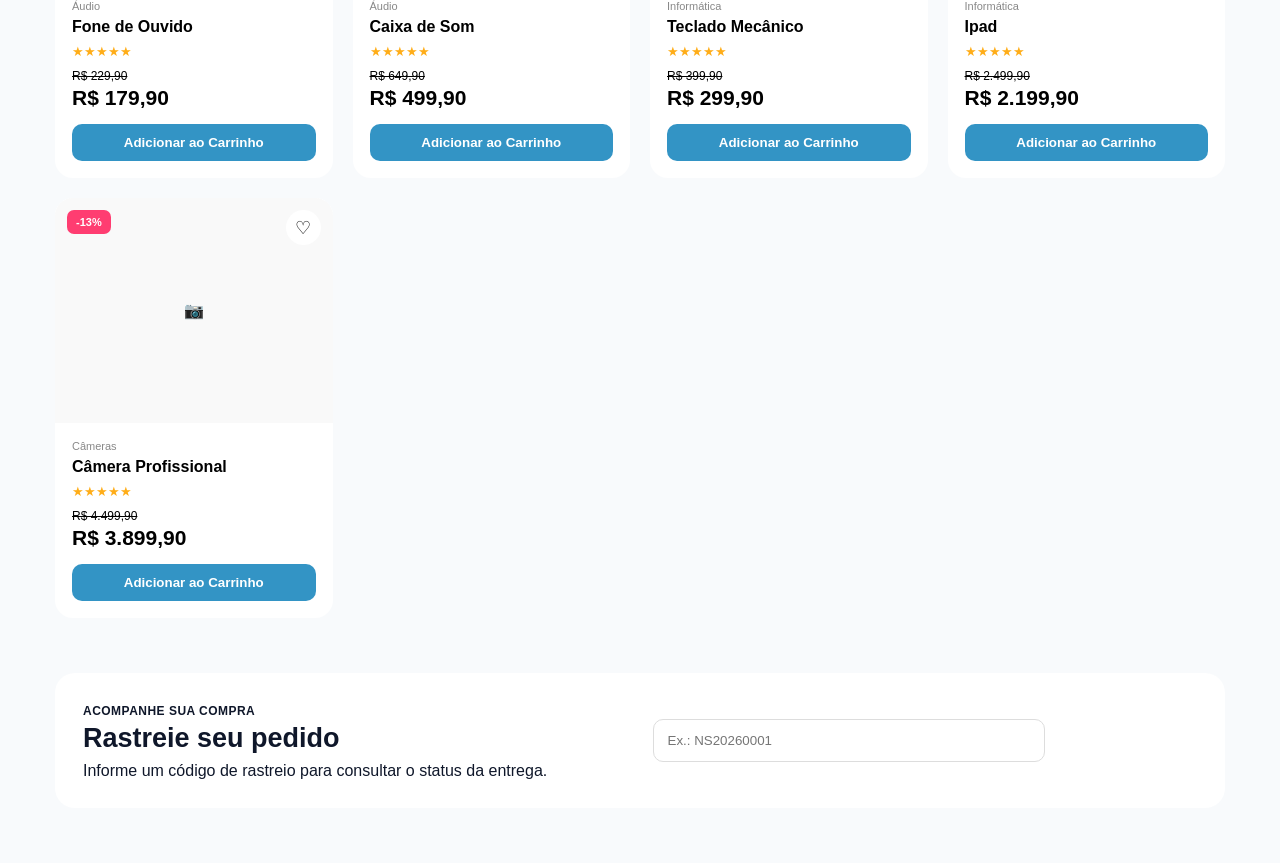
==== commit 04dfb71f: "Rastreio" ====
--- a/documento/index.html
+++ b/documento/index.html
@@ -364,6 +364,22 @@
                         </div>
                     </article>
             </section>
+
+            <!--Rastreio-->
+            <section class="section tracking-section" id="rastreio">
+                <div class="tracking-card">
+                    <div>
+                        <span class="eyebrow">Acompanhe sua compra</span>
+                        <h2>Rastreie seu pedido</h2>
+                        <p>Informe um código de rastreio para consultar o status da entrega.</p>
+                    </div>
+                    <form id="trackingForm" class="tracking-form">
+                        <input id="trackingInput" type="text" placeholder="Ex.: NS20260001" autocomplete="off" required>
+                        <button class="primary-btn" type="submit">Rastrear pedido</button>
+                    </form>
+                    <div class="tracking-result" id="trackingResult" hidden></div>
+                </div>
+            </section>
     </main>
 
     <footer>
--- a/documento/css/produtos.css
+++ b/documento/css/produtos.css
@@ -131,6 +131,8 @@
     font-size: 16px;
     font-weight: 800;
     margin-bottom: 8px;
+    color: black
+
 }
 
 .rating {
@@ -141,7 +143,7 @@
 
 .price-old {
     text-decoration: line-through;
-    color: #999;
+    color: black;
     font-size: 12px;
 }
 
@@ -149,6 +151,7 @@
     font-size: 21px;
     font-weight: 800;
     margin: 3px 0 14px;
+    color: black;
 }
 
 .add-cart {
@@ -159,4 +162,86 @@
     padding: 11px;
     border-radius: 10px;
     font-weight: 800;
+}
+
+/* Rastreio */
+
+.section {
+    max-width: 1250px;
+    margin: 55px auto;
+    padding: 0 20px;
+}
+
+.tracking-card {
+    background: #fff;
+    border: 1px solid black var(--border);
+    border-radius: 20px;
+    padding: 28px;
+    display: grid;
+    grid-template-columns: 1fr 1fr;
+    gap: 25px;
+    align-items: center;
+}
+
+.eyebrow {
+    color: #3394c5 var(--primary);
+    text-transform: uppercase;
+    margin-bottom: 5px;
+}
+
+.tag, .eyebrow {
+    display: inline-block;
+    font-size: 12px;
+    font-weight: 800;
+    letter-spacing: .04em;
+}
+
+.tracking-card h2 {
+    margin-bottom: 8px;
+}
+
+.section h2 {
+    font-size: 27px;
+}
+
+.tracking-card p {
+    color: var(--muted);
+}
+
+.tracking-form {
+    display: flex;
+    gap: 9px;
+}
+
+.tracking-form input {
+    min-width: 0;
+    flex: 1;
+    padding: 13px 14px;
+    border: 1px solid #ddd;
+    border-radius: 10px;
+    outline: none;
+}
+
+.tracking-form .primary-btn {
+    background: var(--primary);
+    color: #fff;
+}
+
+.primary-btn {
+    border: 0;
+    background: #fff;
+    color: #5124b8;
+    padding: 13px 21px;
+    border-radius: 11px;
+    font-weight: 800;
+    transition: .25s;
+}
+button {
+    cursor: pointer;
+}
+
+.tracking-result {
+    grid-column: 1 / -1;
+    border-top: 1px solid var(--border);
+    padding-top: 20px;
 }
--- a/documento/css/cart.css
+++ b/documento/css/cart.css
@@ -152,6 +152,7 @@
     padding: 0 10px;
     font-size: 15px;
     font-weight: 700;
+    color: black;
 }
 
 /* Preços */
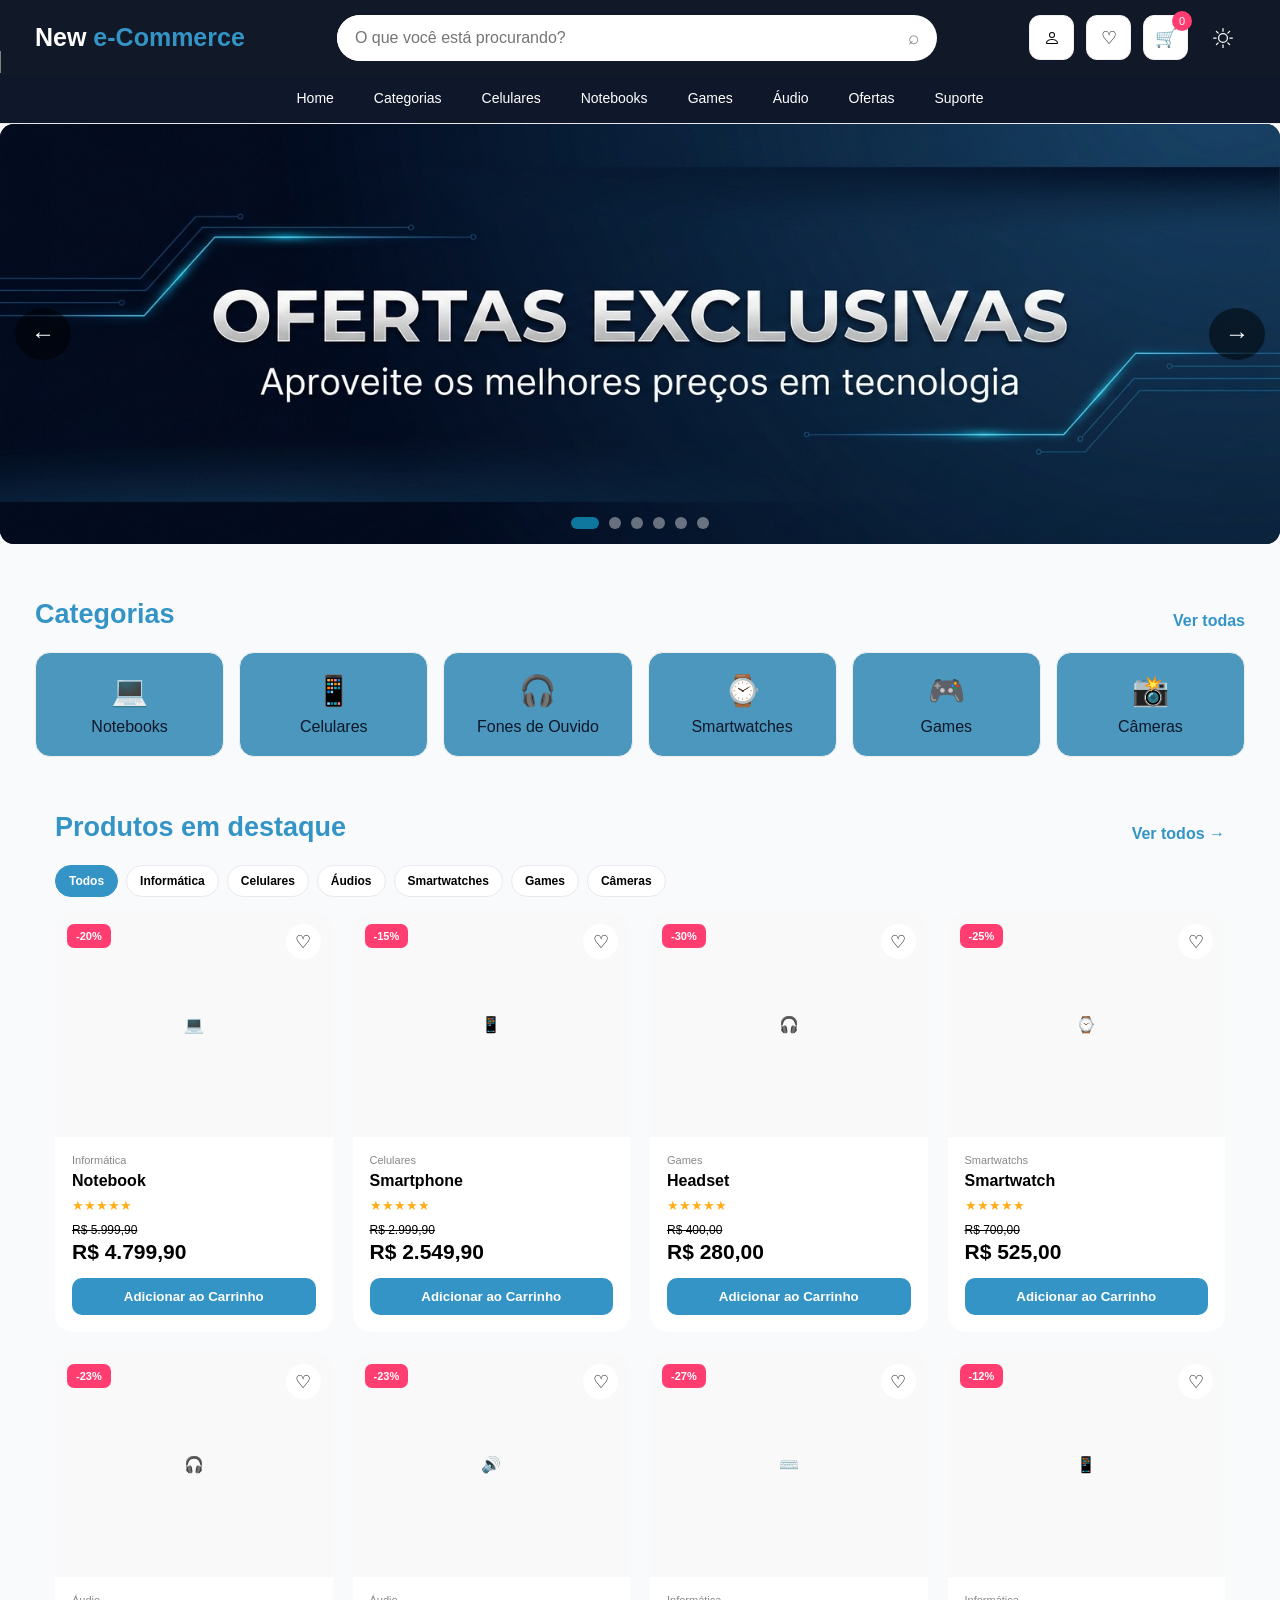
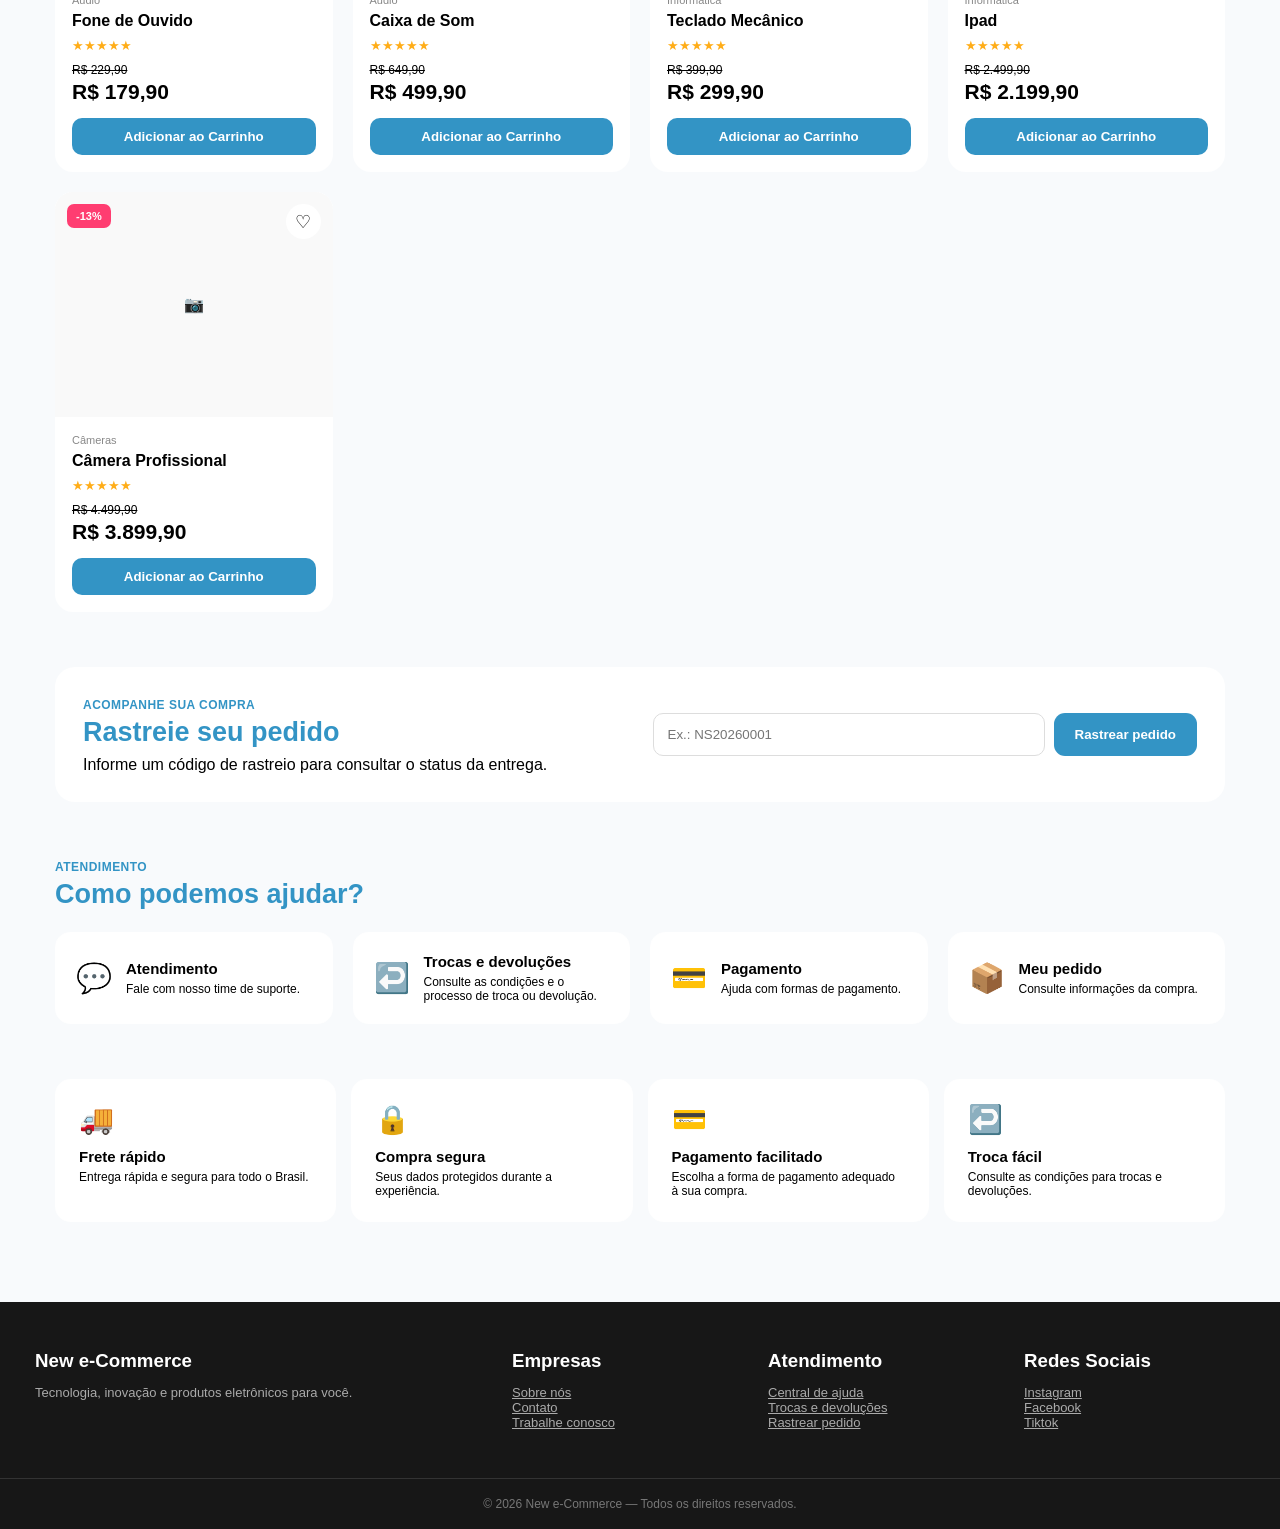
==== commit 657633c3: "finalizado - index.html" ====
--- a/documento/index.html
+++ b/documento/index.html
@@ -12,6 +12,9 @@
     <link rel="stylesheet" href="css/produtos.css">
     <link rel="stylesheet" href="css/cart.css">
     <link rel="stylesheet" href="CSS/account.css">
+    <link rel="stylesheet" href="css/atendimento.css">
+    <link rel="stylesheet" href="css/rodapé.css">
+
     <!-- Favicon será adicionado aqui futuramente -->
     <link rel="icon" href="img/logo/cart-favicon_files/image_82f725.png" type="image/x-icon">
 
@@ -365,7 +368,7 @@
                     </article>
             </section>
 
-            <!--Rastreio-->
+            <!-- Rastreio -->
             <section class="section tracking-section" id="rastreio">
                 <div class="tracking-card">
                     <div>
@@ -380,11 +383,74 @@
                     <div class="tracking-result" id="trackingResult" hidden></div>
                 </div>
             </section>
+
+            <!-- Atendimento -->
+             <Section class="section" id="suporte">
+                <div class="section-header">
+                    <div>
+                        <span class="eyebrow">Atendimento</span>
+                        <h2>Como podemos ajudar?</h2>
+                    </div>
+                </div>
+                <div class="support-grid">
+                    <button class="support-card" data-support="chat">
+                        <span>💬</span>
+                        <div>
+                            <h3>Atendimento</h3>
+                            <p>Fale com nosso time de suporte.</p>
+                        </div>
+                    </button>
+                    <button class="support-card" data-support="troca">
+                        <span>↩️</span>
+                        <div>
+                            <h3>Trocas e devoluções</h3>
+                            <p>Consulte as condições e o processo de troca ou devolução.</p>
+                        </div>
+                    </button>
+                    <button class="support-card" data-support="pagamento">
+                        <span>💳</span>
+                        <div>
+                            <h3>Pagamento</h3>
+                            <p>Ajuda com formas de pagamento.</p>
+                        </div>
+                    </button>
+                    <button class="support-card" data-support="pedido">
+                        <span>📦</span>
+                        <div>
+                            <h3>Meu pedido</h3>
+                            <p>Consulte informações da compra.</p>
+                        </div>
+                    </button>
+                </div>
+             </Section>
+
+             <!-- Beneficios -->
+             <section class="section benefits-section">
+                <div class="benefits">
+                    <article class="benefit">
+                        <span>🚚</span>
+                        <h3>Frete rápido</h3>
+                        <p>Entrega rápida e segura para todo o Brasil.</p>
+                    </article>
+                    <article class="benefit">
+                        <span>🔒</span>
+                        <h3>Compra segura</h3>
+                        <p>Seus dados protegidos durante a experiência.</p>
+                    </article>
+                    <article class="benefit">
+                        <span>💳</span>
+                        <h3>Pagamento facilitado</h3>
+                        <p>Escolha a forma de pagamento adequado à sua compra.</p>
+                    </article>
+                    <article class="benefit">
+                        <span>↩️</span>
+                        <h3>Troca fácil</h3>
+                        <p>Consulte as condições para trocas e devoluções.</p>
+                    </article>
+                </div>
+             </section>
     </main>
 
-    <footer>
-        <!-- Rodapé da página -->
-    </footer>
 
     <!-- Script JS para o carrossel -->
     <script src="js/carrossel.js"></script>
@@ -393,4 +459,33 @@
 
 </body>
 
+<footer>
+        <!-- Rodapé da página -->
+        <div class="footer">
+            <div>
+                <h3>New e-Commerce</h3>
+                <p>Tecnologia, inovação e produtos eletrônicos para você.</p>
+            </div>
+            <div>
+                <h3>Empresas</h3>
+                <a href="#inico">Sobre nós</a>
+                <a href="#suporte">Contato</a>
+                <a href="#suporte">Trabalhe conosco</a>
+            </div>
+            <div>
+                <h3>Atendimento</h3>
+                <a href="#suporte">Central de ajuda</a>
+                <a href="#suporte">Trocas e devoluções</a>
+                <a href="#rastreio">Rastrear pedido</a>
+            </div>
+            <div>
+                <h3>Redes Sociais</h3>
+                <a href="#" data-social="Instagram">Instagram</a>
+                <a href="#" data-social="Facebook">Facebook</a>
+                <a href="#" data-social="Tiktok">Tiktok</a>
+            </div>
+        </div>
+        <div class="copyright">© 2026 New e-Commerce — Todos os direitos reservados.</div>      
+</footer>
+
 </html>
--- a/documento/css/carrossel.css
+++ b/documento/css/carrossel.css
@@ -1,4 +1,12 @@
 /* Parte 1: O tamanho do espaço na tela */
+
+* {
+    margin: 0;
+    padding: 0;
+    box-sizing: border-box;
+    font-family: Arial, Helvetica, sans-serif;
+}
+
 #carousel {
   width: 100%;
   height: clamp(260px, 38vw, 420px);
--- a/documento/css/categorias.css
+++ b/documento/css/categorias.css
@@ -1,4 +1,12 @@
 /* Categorias */
+
+* {
+    margin: 0;
+    padding: 0;
+    box-sizing: border-box;
+    font-family: Arial, Helvetica, sans-serif;
+}
+
 .section{
     max-width: 1250px;
     margin: 55px auto;
--- a/documento/css/produtos.css
+++ b/documento/css/produtos.css
@@ -1,3 +1,10 @@
+* {
+    margin: 0;
+    padding: 0;
+    box-sizing: border-box;
+    font-family: Arial, Helvetica, sans-serif;
+}
+
 .section{
     max-width: 1250px;
     margin: 55px auto;
@@ -194,18 +201,21 @@
     font-size: 12px;
     font-weight: 800;
     letter-spacing: .04em;
+    color: #3394c5;
 }
 
 .tracking-card h2 {
     margin-bottom: 8px;
+    color: black;
 }
 
 .section h2 {
     font-size: 27px;
+    color: black;
 }
 
 .tracking-card p {
-    color: var(--muted);
+    color: black;
 }
 
 .tracking-form {
@@ -223,14 +233,14 @@
 }
 
 .tracking-form .primary-btn {
-    background: var(--primary);
+    background: #3394c5;
     color: #fff;
 }
 
 .primary-btn {
     border: 0;
-    background: #fff;
-    color: #5124b8;
+    background: #3394c5;
+    color: #fff;
     padding: 13px 21px;
     border-radius: 11px;
     font-weight: 800;
@@ -244,4 +254,4 @@
     grid-column: 1 / -1;
     border-top: 1px solid var(--border);
     padding-top: 20px;
-}+}
--- a/documento/css/cart.css
+++ b/documento/css/cart.css
@@ -1,4 +1,12 @@
 /* Paleta de Cores Exclusiva New e-Commerce */
+
+* {
+    margin: 0;
+    padding: 0;
+    box-sizing: border-box;
+    font-family: Arial, Helvetica, sans-serif;
+}
+
 :root {
     --brand-blue: #0055ff;
     --brand-blue-hover: #0044cc;
--- a/documento/css/atendimento.css
+++ b/documento/css/atendimento.css
@@ -0,0 +1,98 @@
+/* Atendimento */
+
+.section {
+    max-width: 1250px;
+    margin: 55px auto;
+    padding: 0 20px;
+}
+
+.section-header {
+    display: flex;
+    justify-content: space-between;
+    align-items: end;
+    margin-bottom: 22px;
+}
+
+.eyebrow {
+    color: #3394c5;
+    text-transform: uppercase;
+    margin-bottom: 5px;
+}
+
+.section h2 {
+    font-size: 27px;
+    color: #3394c5;
+}
+
+@media (max-width: 1100px) {
+    .support-grid, .benefits {
+        grid-template-columns: repeat(2, 1fr);
+    }
+}
+
+.support-grid {
+    display: grid;
+    grid-template-columns: repeat(4, 1fr);
+    gap: 20px;
+}
+
+.support-card {
+    display: flex;
+    gap: 14px;
+    align-items: center;
+    text-align: left;
+    background: #fff;
+    border: 1px solid #fff;
+    border-radius: 15px;
+    padding: 20px;
+}
+
+.support-card>span{
+    font-size: 29px;
+}
+
+.support-card h3 {
+    font-size: 15px;
+    margin-bottom: 5px;
+}
+
+.support-card p {
+    font-size: 12px;
+    color: black;
+}
+
+/* Beneficios */
+
+@media (max-width: 1100px) {
+    .support-grid, .benefits {
+        grid-template-columns: repeat(2, 1fr);
+    }
+}
+
+.benefits {
+    display: grid;
+    grid-template-columns: repeat(4, 1fr);
+    gap: 15px;
+}
+
+.benefit {
+    background: #fff;
+    border: 1px solid #fff;
+    border-radius: 15px;
+    padding: 23px;
+}
+
+.benefit>span {
+    font-size: 28px;
+}
+
+.benefit h3 {
+    font-size: 15px;
+    margin: 12px 0 5px;
+    color: black;
+}
+
+.benefit p {
+    font-size: 12px;
+    color: black;
+}
--- a/documento/css/rodapé.css
+++ b/documento/css/rodapé.css
@@ -0,0 +1,42 @@
+/* Rodapé */
+
+* {
+    margin: 0;
+    padding: 0;
+    box-sizing: border-box;
+    font-family: Arial, Helvetica, sans-serif;
+}
+
+footer{
+    margin-top: 80px;
+    background: #171717;
+    color: #fff;
+}
+
+.footer{
+    max-width: 1250px;
+    margin: auto;
+    padding: 48px 20px;
+    display: grid;
+    grid-template-columns: 2fr 1fr 1fr 1fr;
+    gap: 35px;
+}
+
+.footer h3 {
+    margin-bottom: 13px;
+}
+
+.footer p, footer a{
+    display: block;
+    color: #aaa;
+    font-size: 13px;
+    line-height: 2,
+}
+
+.copyright{
+    text-align: center;
+    border-top: 1px solid #333;
+    padding: 18px;
+    color: #777;
+    font-size: 12px;
+}
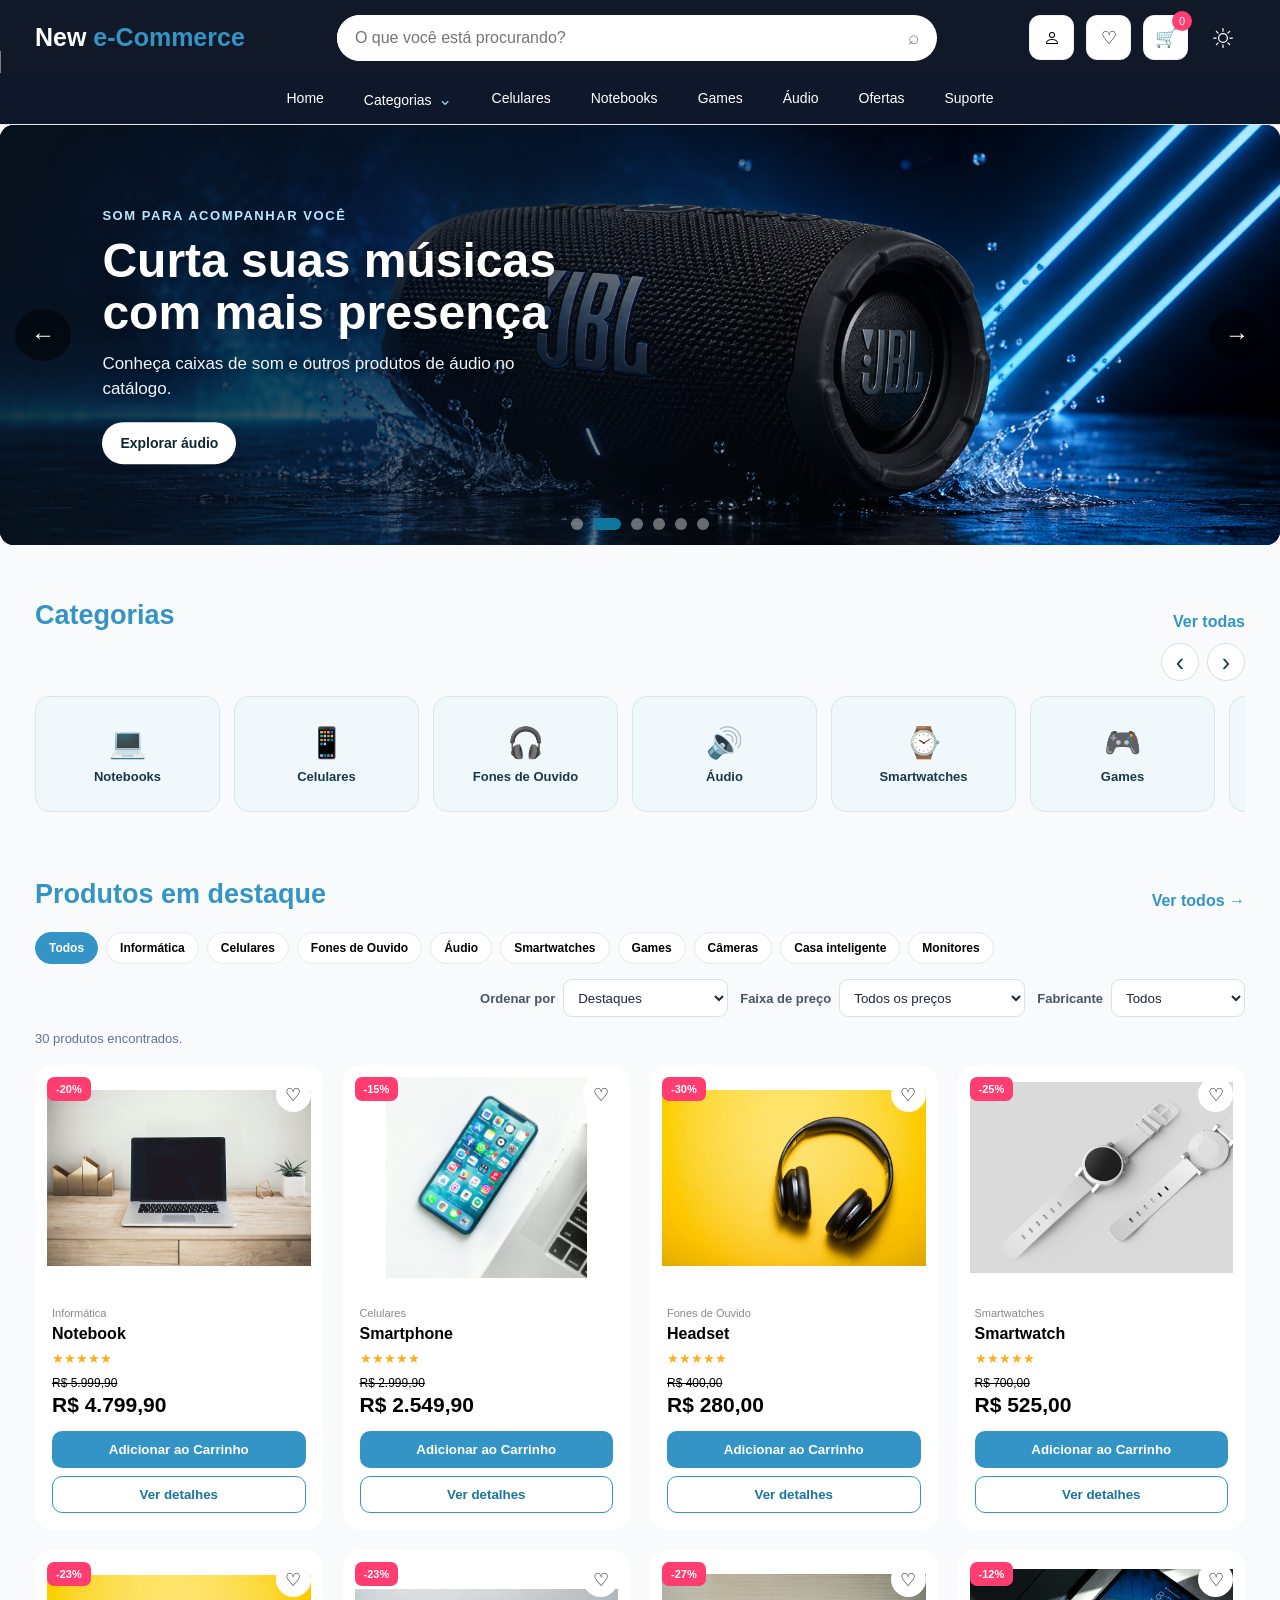
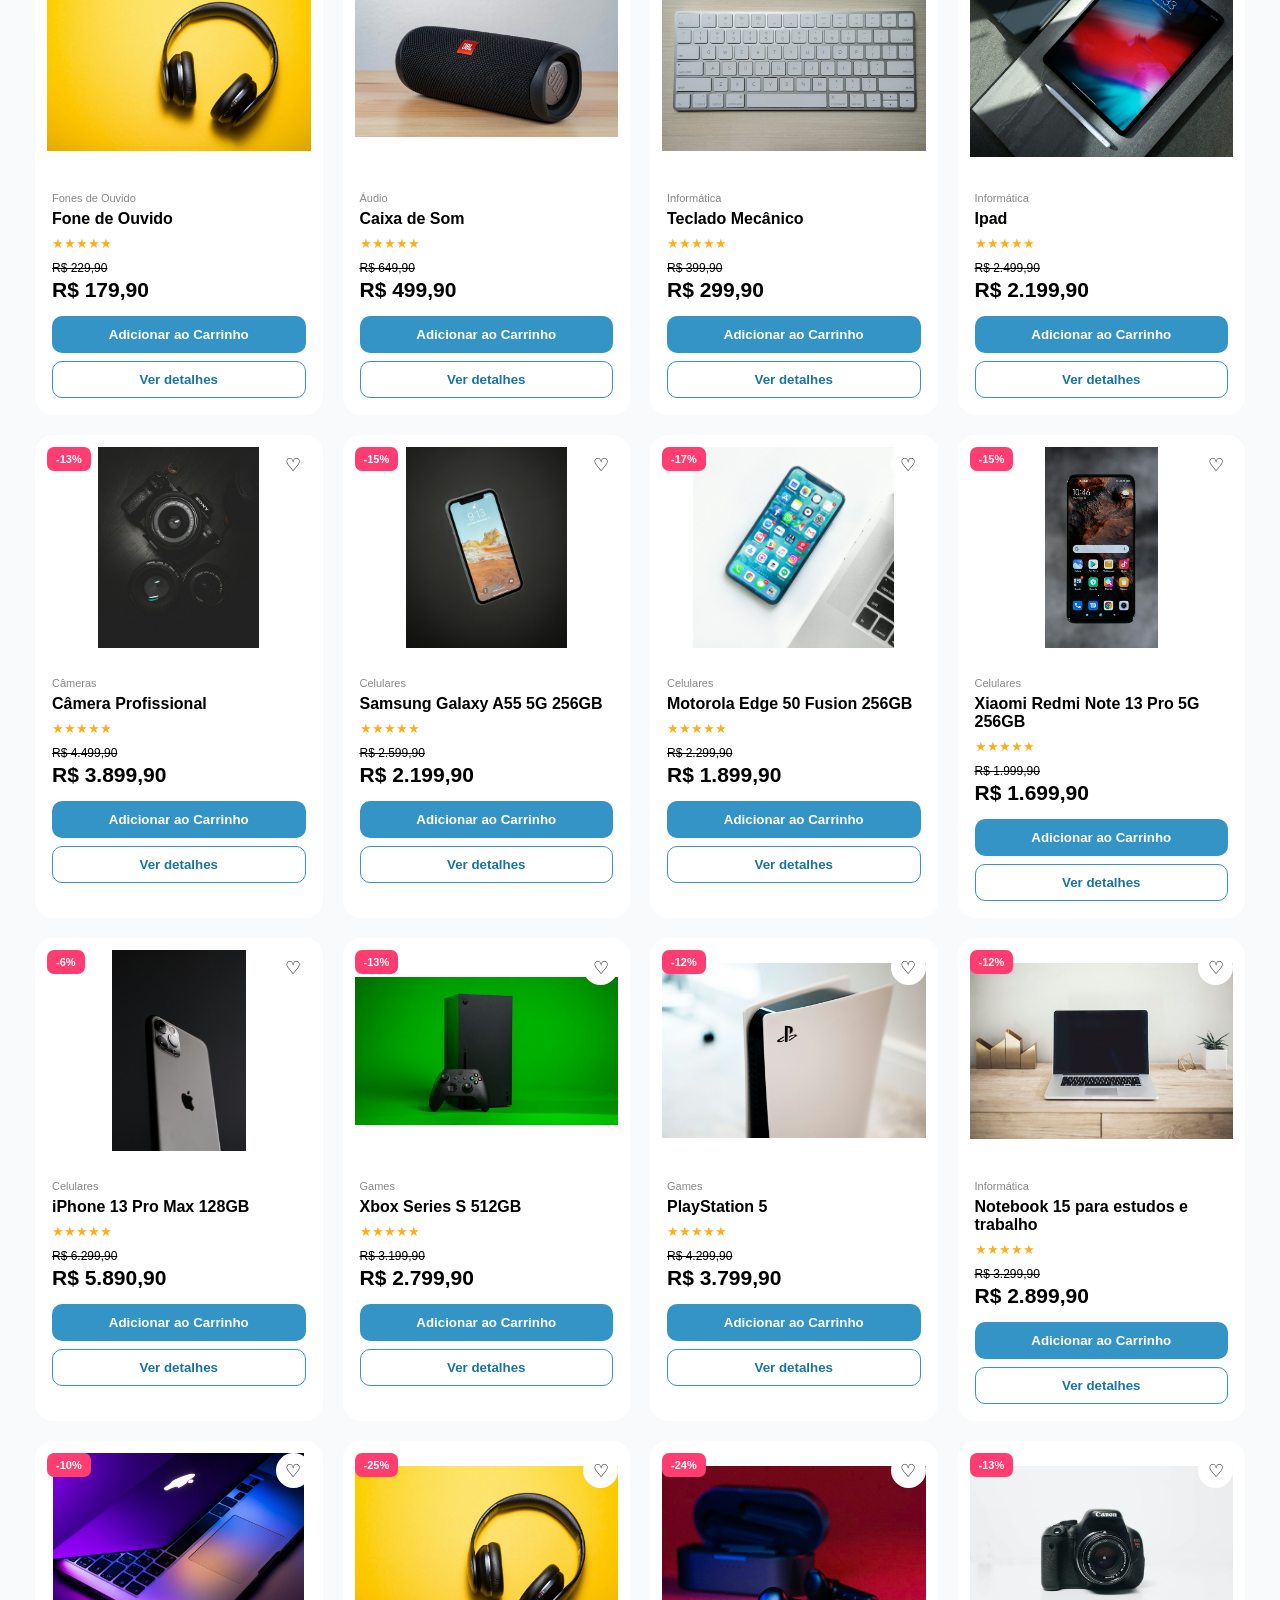
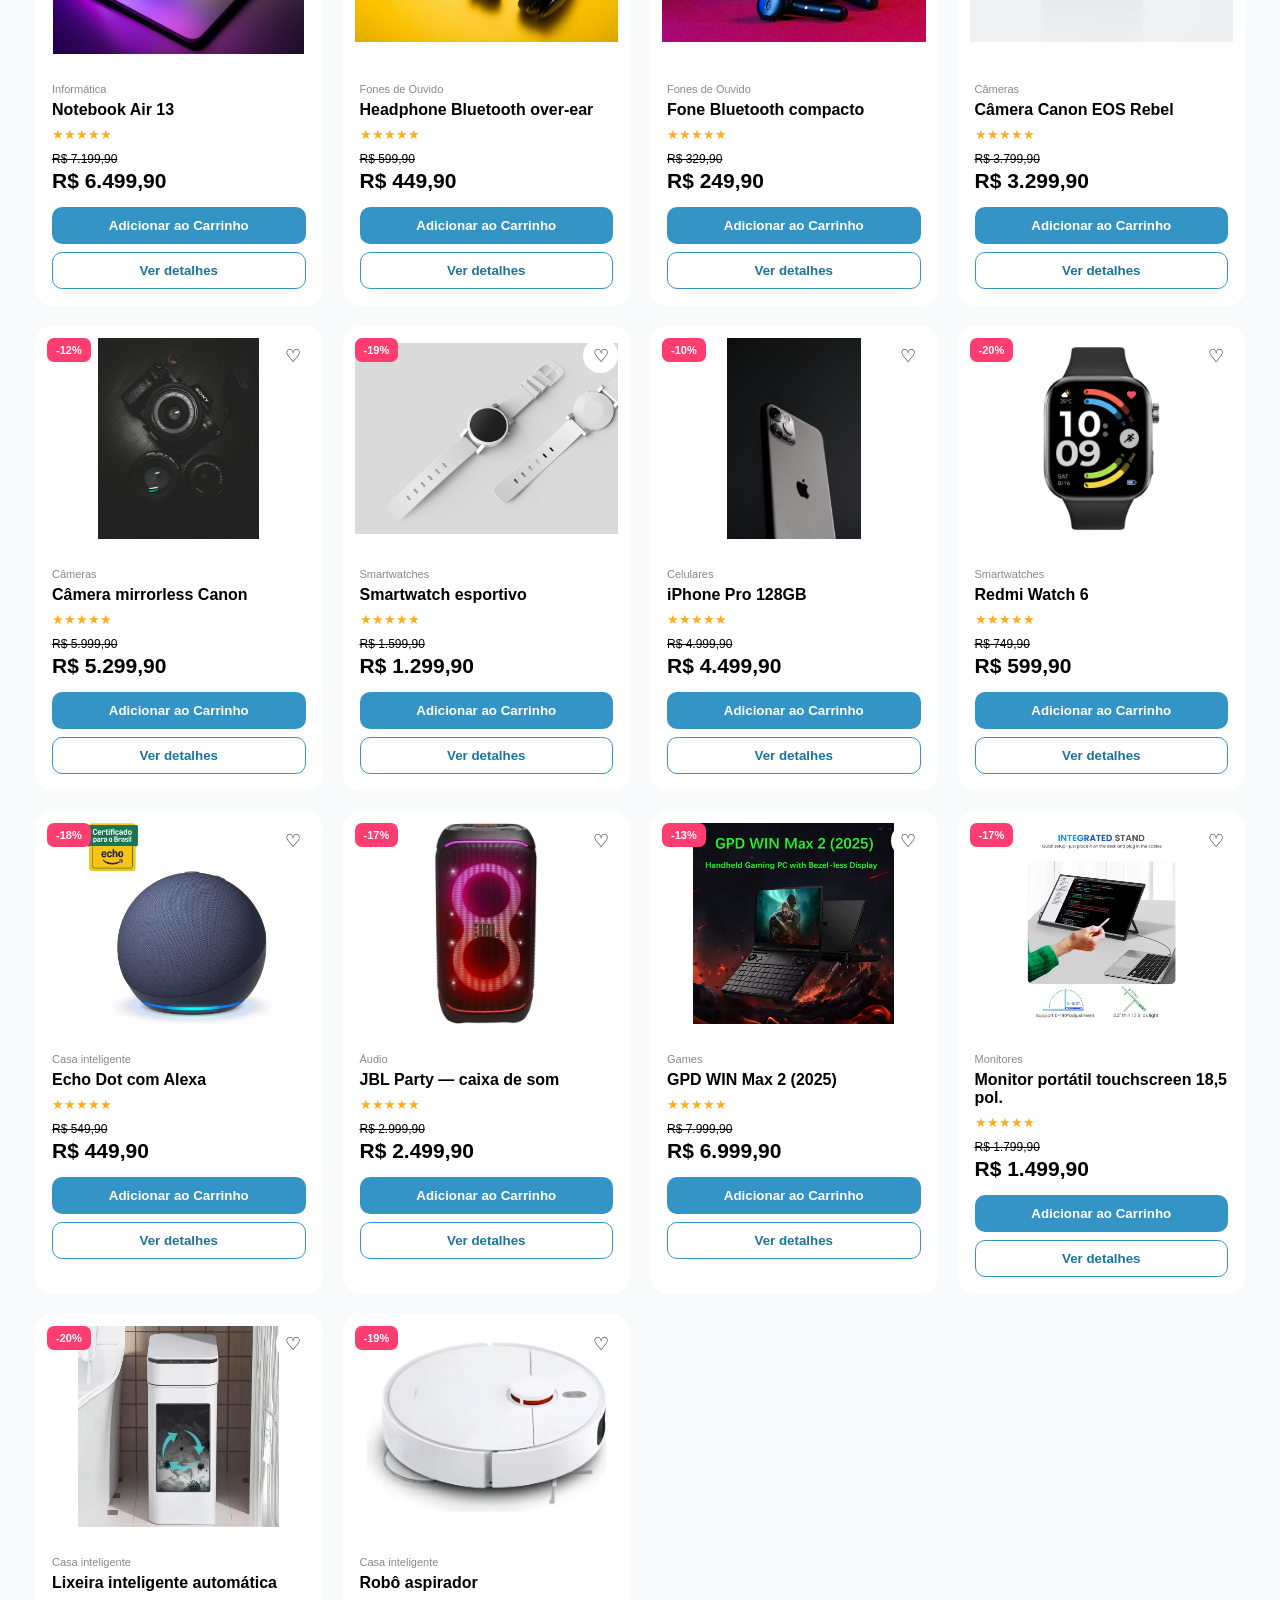
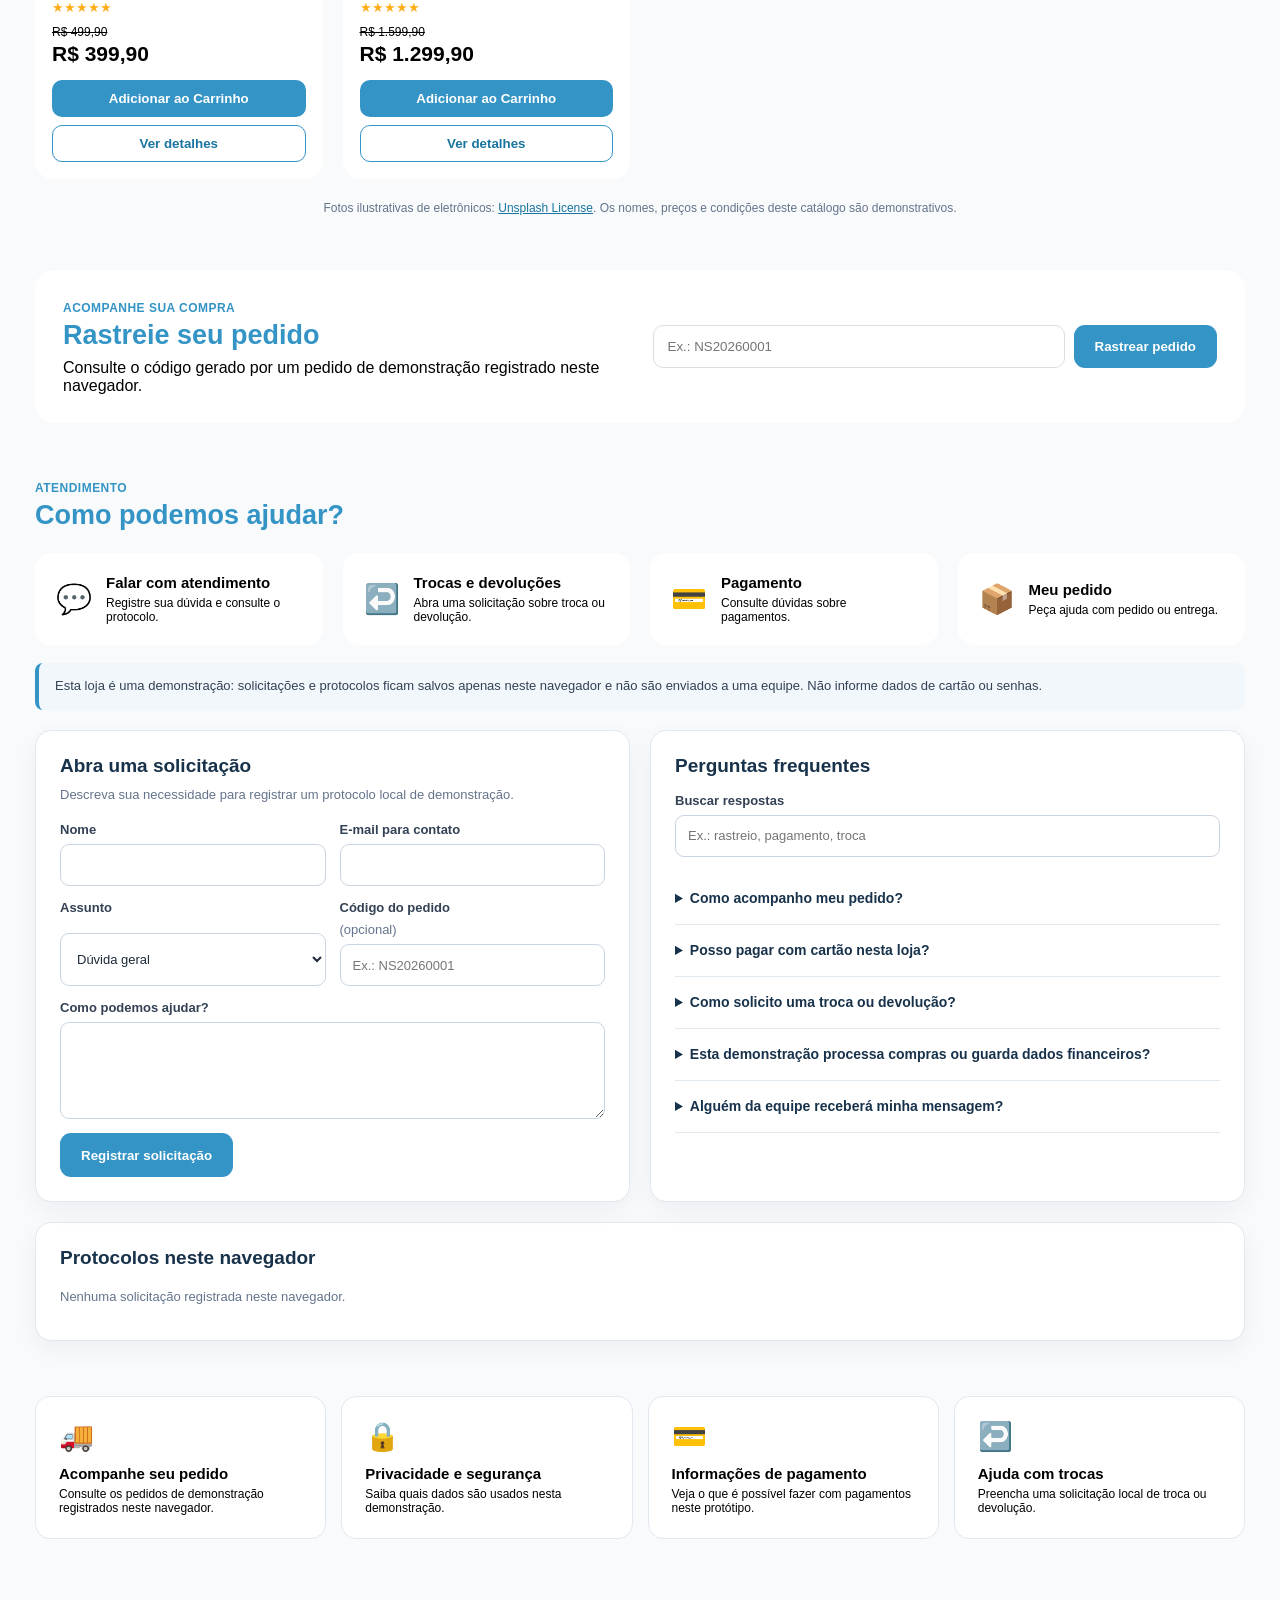
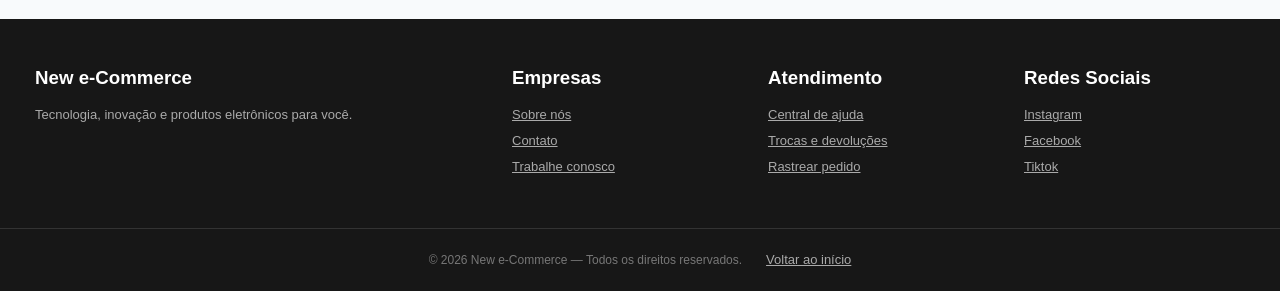
==== commit 58b009ff: "Finalizado o trabalho" ====
--- a/documento/index.html
+++ b/documento/index.html
@@ -1,28 +1,27 @@
 <!DOCTYPE html>
 <html lang="pt-BR">
 
+<!-- Página inicial: reúne banners, categorias, catálogo, rastreio e atendimento. -->
 <head>
     <meta charset="UTF-8">
     <meta name="viewport" content="width=device-width, initial-scale=1.0">
     <title>new e-Commerce</title>
 
-    <link rel="stylesheet" href="css/navbar.css">
-    <link rel="stylesheet" href="css/carrossel.css">
-    <link rel="stylesheet" href="css/categorias.css">
-    <link rel="stylesheet" href="css/produtos.css">
-    <link rel="stylesheet" href="css/cart.css">
-    <link rel="stylesheet" href="CSS/account.css">
-    <link rel="stylesheet" href="css/atendimento.css">
-    <link rel="stylesheet" href="css/rodapé.css">
+    <link rel="stylesheet" href="assets/css/shared/navbar.css">
+    <link rel="stylesheet" href="assets/css/storefront/carrossel.css">
+    <link rel="stylesheet" href="assets/css/storefront/categorias.css">
+    <link rel="stylesheet" href="assets/css/storefront/produtos.css">
+    <link rel="stylesheet" href="assets/css/pages/cart.css">
+    <link rel="stylesheet" href="assets/css/pages/account.css">
+    <link rel="stylesheet" href="assets/css/storefront/atendimento.css">
+    <link rel="stylesheet" href="assets/css/shared/rodapé.css">
 
     <!-- Favicon será adicionado aqui futuramente -->
-    <link rel="icon" href="img/logo/cart-favicon_files/image_82f725.png" type="image/x-icon">
-
 </head>
 
 <body>
     <!--Cabeçalho-->
-    <header>
+    <header id="inicio">
         <div class="header">
             <!-- Logo -->
             <div class="logo">
@@ -32,7 +31,7 @@
             <!-- Barra de busca -->
             <div class="search">
                 <input type="text" id="searchInput" placeholder="O que você está procurando?">
-                <button id="btnSearch" onclick="searchProducts()">⌕</button>
+                <button id="btnSearch" type="button" aria-label="Buscar produtos">⌕</button>
             </div>
 
             <!-- Ações (Perfil, Favoritos, Carrinho) -->
@@ -56,7 +55,7 @@
 
                 <!-- Favoritos -->
                 <a href="favorite.html" style="text-decoration: none;">
-                    <button class="icon-btn" id="btnFavorites" onclick="openFavorites()" title="Favoritos">♡
+                    <button class="icon-btn" id="btnFavorites" title="Favoritos">♡
                         <span class="tooltip"></span>
                     </button>
                 </a>
@@ -95,7 +94,75 @@
         <nav class="primary">
             <ul id="Menu">
                 <li><a href="#">Home</a></li>
-                <li><a href="#categorias">Categorias</a></li>
+                <li class="nav-category-menu">
+                    <button class="nav-category-toggle" type="button" aria-haspopup="true" aria-expanded="false" aria-controls="navCategoryPanel">
+                        Categorias <span aria-hidden="true">⌄</span>
+                    </button>
+                    <div class="nav-category-panel" id="navCategoryPanel" hidden>
+                        <div class="nav-category-group">
+                            <h3>Celulares</h3>
+                            <h4>Samsung</h4>
+                            <a href="#productsSection" data-nav-product="10">Galaxy A55 5G</a>
+                            <h4>Motorola</h4>
+                            <a href="#productsSection" data-nav-product="11">Edge 50 Fusion</a>
+                            <h4>Xiaomi</h4>
+                            <a href="#productsSection" data-nav-product="12">Redmi Note 13 Pro 5G</a>
+                            <h4>Apple</h4>
+                            <a href="#productsSection" data-nav-product="13">iPhone 13 Pro Max</a>
+                            <a href="#productsSection" data-nav-product="23">iPhone Pro</a>
+                        </div>
+                        <div class="nav-category-group">
+                            <h3>Notebooks e informática</h3>
+                            <h4>Dell</h4>
+                            <a href="#productsSection" data-nav-product="16">Notebook para estudos</a>
+                            <h4>Apple</h4>
+                            <a href="#productsSection" data-nav-product="17">Notebook Air 13</a>
+                            <a href="#productsSection" data-nav-product="1">Notebook</a>
+                            <a href="#productsSection" data-nav-product="8">Tablet</a>
+                            <a href="#productsSection" data-nav-product="7">Teclado mecânico</a>
+                            <a href="#productsSection" data-nav-product="28">Monitor portátil UPERFECT</a>
+                        </div>
+                        <div class="nav-category-group">
+                            <h3>Áudio e fones</h3>
+                            <h4>JBL</h4>
+                            <a href="#productsSection" data-nav-product="26">Caixa JBL Party</a>
+                            <a href="#productsSection" data-nav-product="6">Caixa de som</a>
+                            <h4>Fones</h4>
+                            <a href="#productsSection" data-nav-product="18">Headphone Bluetooth</a>
+                            <a href="#productsSection" data-nav-product="19">Fone Bluetooth compacto</a>
+                            <a href="#productsSection" data-nav-product="3">Headset gamer</a>
+                            <a href="#productsSection" data-nav-product="5">Fone de ouvido</a>
+                        </div>
+                        <div class="nav-category-group">
+                            <h3>Games</h3>
+                            <h4>Microsoft</h4>
+                            <a href="#productsSection" data-nav-product="14">Xbox Series S</a>
+                            <h4>Sony</h4>
+                            <a href="#productsSection" data-nav-product="15">PlayStation 5</a>
+                            <h4>GPD</h4>
+                            <a href="#productsSection" data-nav-product="27">WIN Max 2 (2025)</a>
+                        </div>
+                        <div class="nav-category-group">
+                            <h3>Wearables e câmeras</h3>
+                            <h4>Xiaomi</h4>
+                            <a href="#productsSection" data-nav-product="24">Redmi Watch 6</a>
+                            <a href="#productsSection" data-nav-product="22">Smartwatch esportivo</a>
+                            <a href="#productsSection" data-nav-product="4">Smartwatch</a>
+                            <h4>Canon</h4>
+                            <a href="#productsSection" data-nav-product="20">EOS Rebel</a>
+                            <a href="#productsSection" data-nav-product="21">Câmera mirrorless</a>
+                            <a href="#productsSection" data-nav-product="9">Câmera digital</a>
+                        </div>
+                        <div class="nav-category-group">
+                            <h3>Casa inteligente</h3>
+                            <h4>Amazon</h4>
+                            <a href="#productsSection" data-nav-product="25">Echo Dot com Alexa</a>
+                            <a href="#productsSection" data-nav-product="29">Lixeira inteligente</a>
+                            <a href="#productsSection" data-nav-product="30">Robô aspirador</a>
+                        </div>
+                        <a class="nav-category-all" href="#categorias">Ver todas as categorias</a>
+                    </div>
+                </li>
                 <li><a href="#celulares">Celulares</a></li>
                 <li><a href="#notebooks">Notebooks</a></li>
                 <li><a href="#games">Games</a></li>
@@ -107,47 +174,77 @@
     </header>
 
     <main>
-        <!-- Carrossel de imagens -->
+        <!-- Banners de ofertas: cada slide leva à categoria correspondente do catálogo. -->
         <section id="carousel">
             <!-- Slide 1 -->
             <article class="slide ativo">
                 <a href="#" class="slide-link">
-                    <img src="img/carrossel/Banner Exclusivo.png" alt="Banner Exclusivo">
+                    <img src="assets/images/banners/Banner Exclusivo.png" alt="Seleção de ofertas em produtos eletrônicos">
                 </a>
             </article>
 
             <!-- Slide 2 -->
             <article class="slide">
                 <a href="#" class="slide-link">
-                    <img src="img/carrossel/caixa de som.png" alt="Caixa de som">
+                    <img src="assets/images/banners/caixa de som.png" alt="Caixa de som para ouvir suas músicas">
+                    <div class="slide-copy">
+                        <span class="slide-eyebrow">Som para acompanhar você</span>
+                        <h2>Curta suas músicas com mais presença</h2>
+                        <p>Conheça caixas de som e outros produtos de áudio no catálogo.</p>
+                        <span class="slide-cta">Explorar áudio</span>
+                    </div>
                 </a>
             </article>
 
             <!-- Slide 3 -->
             <article class="slide">
                 <a href="#" class="slide-link">
-                    <img src="img/carrossel/fone bluethooth.png" alt="Fone Bluetooth">
+                    <img src="assets/images/banners/fone bluethooth.png" alt="Fone Bluetooth para ouvir música">
+                    <div class="slide-copy">
+                        <span class="slide-eyebrow">Seu som, do seu jeito</span>
+                        <h2>Fones para música, chamadas e rotina</h2>
+                        <p>Veja os modelos disponíveis na categoria de áudio.</p>
+                        <span class="slide-cta">Ver fones e áudio</span>
+                    </div>
                 </a>
             </article>
 
             <!-- Slide 4 -->
             <article class="slide">
                 <a href="#" class="slide-link">
-                    <img src="img/carrossel/smartwath.png" alt="Smartwatch">
+                    <img src="assets/images/banners/smartwath.png" alt="Relógio inteligente smartwatch">
+                    <div class="slide-copy">
+                        <span class="slide-eyebrow">Tecnologia no pulso</span>
+                        <h2>Descubra os destaques em smartwatches</h2>
+                        <p>Explore relógios inteligentes e encontre seu próximo companheiro.</p>
+                        <span class="slide-cta">Ver smartwatches</span>
+                    </div>
                 </a>
             </article>
 
             <!-- Slide 5 -->
             <article class="slide">
                 <a href="#" class="slide-link">
-                    <img src="img/carrossel/teclado mecânico.png" alt="Teclado Mecânico">
+                    <img src="assets/images/banners/teclado mecânico.png" alt="Teclado mecânico para computador">
+                    <div class="slide-copy">
+                        <span class="slide-eyebrow">Monte seu espaço</span>
+                        <h2>Mais conforto para jogar e trabalhar</h2>
+                        <p>Confira teclados e acessórios de informática no catálogo.</p>
+                        <span class="slide-cta">Explorar informática</span>
+                    </div>
                 </a>
             </article>
 
             <!-- Slide 6 -->
             <article class="slide">
                 <a href="#" class="slide-link">
-                    <img src="img/carrossel/ps5.png" alt="PlayStation 5">
+                    <img src="assets/images/banners/ps5.png" alt="Console PlayStation 5">
+                    <div class="slide-copy">
+                        <span class="slide-eyebrow">Partiu jogar?</span>
+                        <h2>Entre no universo dos games</h2>
+                        <p>Veja consoles e acessórios. Valores e condições são demonstrativos.</p>
+                        <span class="slide-cta">Explorar games</span>
+                    </div>
                 </a>
             </article>
 
@@ -156,42 +253,61 @@
             <button id="btn-after">&#8594;</button>
         </section>
 
-        <!-- Categoria de produtos -->
-
-        <section class="section">
+        <!-- Atalhos para filtrar rapidamente o catálogo por categoria. -->
+        <section class="section" id="categorias">
             <div class="section-header">
                 <h2>Categorias</h2>
                 <a href="#">Ver todas</a>
             </div>
-            <div class="categories">
-                <div class="category">
-                    <div class="category-icon">💻</div>
-                    <span>Notebooks</span>
-                </div>
-                <div class="category">
-                    <div class="category-icon">📱</div>
-                    <span>Celulares</span>
-                </div>
-                <div class="category">
-                    <div class="category-icon">🎧</div>
-                    <span>Fones de Ouvido</span>
-                </div>
-                <div class="category">
-                    <div class="category-icon">⌚</div>
-                    <span>Smartwatches</span>
-                </div>
-                <div class="category">
-                    <div class="category-icon">🎮</div>
-                    <span>Games</span>
-                </div>
-                <div class="category">
-                    <div class="category-icon">📸</div>
-                    <span>Câmeras</span>
-                </div>
-            </div>
-
-            <!-- Seção de produtos em destaque -->
-            <section class="section" id="productsSection">
+            <div class="categories-controls">
+                <button class="category-scroll" type="button" data-category-scroll="-1" aria-label="Ver categorias anteriores">‹</button>
+                <button class="category-scroll" type="button" data-category-scroll="1" aria-label="Ver próximas categorias">›</button>
+            </div>
+            <div class="categories-viewport" id="categoriesViewport">
+                <div class="categories" role="group" aria-label="Categorias de produtos">
+                    <div class="category" role="button" tabindex="0" aria-pressed="false">
+                        <div class="category-icon">💻</div>
+                        <span>Notebooks</span>
+                    </div>
+                    <div class="category" role="button" tabindex="0" aria-pressed="false">
+                        <div class="category-icon">📱</div>
+                        <span>Celulares</span>
+                    </div>
+                    <div class="category" role="button" tabindex="0" aria-pressed="false">
+                        <div class="category-icon">🎧</div>
+                        <span>Fones de Ouvido</span>
+                    </div>
+                    <div class="category" role="button" tabindex="0" aria-pressed="false">
+                        <div class="category-icon">🔊</div>
+                        <span>Áudio</span>
+                    </div>
+                    <div class="category" role="button" tabindex="0" aria-pressed="false">
+                        <div class="category-icon">⌚</div>
+                        <span>Smartwatches</span>
+                    </div>
+                    <div class="category" role="button" tabindex="0" aria-pressed="false">
+                        <div class="category-icon">🎮</div>
+                        <span>Games</span>
+                    </div>
+                    <div class="category" role="button" tabindex="0" aria-pressed="false">
+                        <div class="category-icon">📸</div>
+                        <span>Câmeras</span>
+                    </div>
+                    <div class="category" role="button" tabindex="0" aria-pressed="false">
+                        <div class="category-icon">🏠</div>
+                        <span>Casa inteligente</span>
+                    </div>
+                    <div class="category" role="button" tabindex="0" aria-pressed="false">
+                        <div class="category-icon">🖥️</div>
+                        <span>Monitores</span>
+                    </div>
+                </div>
+            </div>
+        </section>
+
+        <!-- Catálogo interativo com busca, filtros, ordenação, detalhes, favoritos e carrinho. -->
+        <section class="section" id="productsSection">
+                <span id="ofertas"></span>
                 <div class="section-header">
                     <div>
                         <h2>Produtos em destaque</h2>
@@ -202,22 +318,61 @@
                     <button class="filter-chip action" data-filter="todos">Todos</button>
                     <button class="filter-chip" data-filter="Informática">Informática</button>
                     <button class="filter-chip" data-filter="Celulares">Celulares</button>
-                    <button class="filter-chip" data-filter="Áudios">Áudios</button>
+                    <button class="filter-chip" data-filter="Fones de Ouvido">Fones de Ouvido</button>
+                    <button class="filter-chip" data-filter="Áudio">Áudio</button>
                     <button class="filter-chip" data-filter="Smartwatches">Smartwatches</button>
                     <button class="filter-chip" data-filter="Games">Games</button>
                     <button class="filter-chip" data-filter="Câmeras">Câmeras</button>
+                    <button class="filter-chip" data-filter="Casa inteligente">Casa inteligente</button>
+                    <button class="filter-chip" data-filter="Monitores">Monitores</button>
+                </div>
+                <div class="catalog-controls">
+                    <label>
+                        Ordenar por
+                        <select id="productSort">
+                            <option value="featured">Destaques</option>
+                            <option value="price-asc">Menor preço</option>
+                            <option value="price-desc">Maior preço</option>
+                            <option value="name">Nome do produto</option>
+                        </select>
+                    </label>
+                    <label>
+                        Faixa de preço
+                        <select id="productPrice">
+                            <option value="all">Todos os preços</option>
+                            <option value="0-500">Até R$ 500</option>
+                            <option value="500-1500">R$ 500 a R$ 1.500</option>
+                            <option value="1500-3000">R$ 1.500 a R$ 3.000</option>
+                            <option value="3000+">Acima de R$ 3.000</option>
+                        </select>
+                    </label>
+                    <label>
+                        Fabricante
+                        <select id="productBrand">
+                            <option value="all">Todos</option>
+                            <option value="Samsung">Samsung</option>
+                            <option value="Motorola">Motorola</option>
+                            <option value="Xiaomi">Xiaomi</option>
+                            <option value="Apple">Apple</option>
+                            <option value="Microsoft">Microsoft</option>
+                            <option value="Sony">Sony</option>
+                            <option value="Canon">Canon</option>
+                            <option value="Amazon">Amazon</option>
+                            <option value="JBL">JBL</option>
+                            <option value="GPD">GPD</option>
+                            <option value="UPERFECT">UPERFECT</option>
+                        </select>
+                    </label>
                 </div>
 
                 <p class="results-message" id="resultsMessage" aria-live="polite"></p>
 
                 <div class="products" id="products">
-                    <article class="product" data-id="1">
+                    <article class="product" id="notebooks" data-id="1">
                         <div class="product-image">
                             <span class="discount">-20%</span>
                             <button class="favorite" data-favorite="1" aria-label="Favoritar Notebook">♡</button>
-                            <img src="img/produtos/notebook.svg" alt="Notebook"
-                                onerror="this.style.display='none';this.nextElementSibling.style.display='block'">
-                            <span class="product-plaeholder" style="display:none">💻</span>
+                            <span class="product-placeholder" aria-hidden="true">💻</span>
                         </div>
                         <div class="product-info">
                             <div class="product-category">Informática</div>
@@ -228,13 +383,11 @@
                             <button class="add-cart" data-add="1">Adicionar ao Carrinho</button>
                         </div>
                     </article>
-                    <article class="product" data-id="2">
+                    <article class="product" id="celulares" data-id="2">
                         <div class="product-image">
                             <span class="discount">-15%</span>
                             <button class="favorite" data-favorite="2" aria-label="Favoritar Smartphone">♡</button>
-                            <img src="img/produtos/smartphone.svg" alt="Smartphone"
-                                onerror="this.style.display='none';this.nextElementSibling.style.display='block'">
-                            <span class="product-plaeholder" style="display:none">📱</span>
+                            <span class="product-placeholder" aria-hidden="true">📱</span>
                         </div>
                         <div class="product-info">
                             <div class="product-category">Celulares</div>
@@ -249,12 +402,10 @@
                         <div class="product-image">
                             <span class="discount">-30%</span>
                             <button class="favorite" data-favorite="3" aria-label="Favoritar Headset">♡</button>
-                            <img src="img/produtos/headset.svg" alt="Headset"
-                                onerror="this.style.display='none';this.nextElementSibling.style.display='block'">
-                            <span class="product-plaeholder" style="display:none">🎧</span>
-                        </div>
-                        <div class="product-info">
-                            <div class="product-category">Games</div>
+                            <span class="product-placeholder" aria-hidden="true">🎧</span>
+                        </div>
+                        <div class="product-info">
+                            <div class="product-category">Fones de Ouvido</div>
                             <div class="product-name">Headset</div>
                             <div class="rating">★★★★★</div>
                             <div class="price-old">R$ 400,00</div>
@@ -266,12 +417,10 @@
                         <div class="product-image">
                             <span class="discount">-25%</span>
                             <button class="favorite" data-favorite="4" aria-label="Favoritar Smartwatch">♡</button>
-                            <img src="img/produtos/smartwatch.svg" alt="Smartwatch"
-                                onerror="this.style.display='none';this.nextElementSibling.style.display='block'">
-                            <span class="product-plaeholder" style="display:none">⌚</span>
-                        </div>
-                        <div class="product-info">
-                            <div class="product-category">Smartwatchs</div>
+                            <span class="product-placeholder" aria-hidden="true">⌚</span>
+                        </div>
+                        <div class="product-info">
+                            <div class="product-category">Smartwatches</div>
                             <div class="product-name">Smartwatch</div>
                             <div class="rating">★★★★★</div>
                             <div class="price-old">R$ 700,00</div>
@@ -283,12 +432,10 @@
                         <div class="product-image">
                             <span class="discount">-23%</span>
                             <button class="favorite" data-favorite="5" aria-label="Favoritar Fone de Ouvido">♡</button>
-                            <img src="img/produtos/fone-ouvido.svg" alt="Fone de Ouvido"
-                                onerror="this.style.display='none';this.nextElementSibling.style.display='block'">
-                            <span class="product-plaeholder" style="display:none">🎧</span>
-                        </div>
-                        <div class="product-info">
-                            <div class="product-category">Áudio</div>
+                            <span class="product-placeholder" aria-hidden="true">🎧</span>
+                        </div>
+                        <div class="product-info">
+                            <div class="product-category">Fones de Ouvido</div>
                             <div class="product-name">Fone de Ouvido</div>
                             <div class="rating">★★★★★</div>
                             <div class="price-old">R$ 229,90</div>
@@ -296,13 +443,11 @@
                             <button class="add-cart" data-add="5">Adicionar ao Carrinho</button>
                         </div>
                     </article>
-                    <article class="product" data-id="6">
+                    <article class="product" id="audio" data-id="6">
                         <div class="product-image">
                             <span class="discount">-23%</span>
                             <button class="favorite" data-favorite="6" aria-label="Favoritar Caixa de Som">♡</button>
-                            <img src="img/produtos/caixa-som.svg" alt="Caixa de Som"
-                                onerror="this.style.display='none';this.nextElementSibling.style.display='block'">
-                            <span class="product-plaeholder" style="display:none">🔊</span>
+                            <span class="product-placeholder" aria-hidden="true">🔊</span>
                         </div>
                         <div class="product-info">
                             <div class="product-category">Áudio</div>
@@ -318,9 +463,7 @@
                             <span class="discount">-27%</span>
                             <button class="favorite" data-favorite="7"
                                 aria-label="Favoritar Teclado Mecânico">♡</button>
-                            <img src="img/produtos/teclado-mecanico.svg" alt="Teclado Mecânico"
-                                onerror="this.style.display='none';this.nextElementSibling.style.display='block'">
-                            <span class="product-plaeholder" style="display:none">⌨️</span>
+                            <span class="product-placeholder" aria-hidden="true">⌨️</span>
                         </div>
                         <div class="product-info">
                             <div class="product-category">Informática</div>
@@ -335,9 +478,7 @@
                         <div class="product-image">
                             <span class="discount">-12%</span>
                             <button class="favorite" data-favorite="8" aria-label="Favoritar Ipad">♡</button>
-                            <img src="img/produtos/ipad.svg" alt="Ipad"
-                                onerror="this.style.display='none';this.nextElementSibling.style.display='block'">
-                            <span class="product-plaeholder" style="display:none">📱</span>
+                            <span class="product-placeholder" aria-hidden="true">📱</span>
                         </div>
                         <div class="product-info">
                             <div class="product-category">Informática</div>
@@ -353,9 +494,7 @@
                             <span class="discount">-13%</span>
                             <button class="favorite" data-favorite="9"
                                 aria-label="Favoritar Câmera Profissional">♡</button>
-                            <img src="img/produtos/camera.svg" alt="Câmera Profissional"
-                                onerror="this.style.display='none';this.nextElementSibling.style.display='block'">
-                            <span class="product-plaeholder" style="display:none">📷</span>
+                            <span class="product-placeholder" aria-hidden="true">📷</span>
                         </div>
                         <div class="product-info">
                             <div class="product-category">Câmeras</div>
@@ -366,25 +505,50 @@
                             <button class="add-cart" data-add="9">Adicionar ao Carrinho</button>
                         </div>
                     </article>
-            </section>
-
-            <!-- Rastreio -->
+                </div>
+                <p class="photo-credit">
+                    Fotos ilustrativas de eletrônicos: <a href="https://unsplash.com/license" target="_blank" rel="noreferrer">Unsplash License</a>.
+                    Os nomes, preços e condições deste catálogo são demonstrativos.
+                </p>
+        </section>
+
+        <dialog class="product-dialog" id="productDialog" aria-labelledby="productDialogTitle">
+            <button class="dialog-close" type="button" aria-label="Fechar detalhes">×</button>
+            <div class="product-dialog-content">
+                <div>
+                    <div class="product-dialog-image" id="productDialogImage"></div>
+                    <div class="product-dialog-gallery" id="productDialogGallery" aria-label="Imagens do produto"></div>
+                </div>
+                <div class="product-dialog-info">
+                    <span class="eyebrow" id="productDialogCategory"></span>
+                    <h2 id="productDialogTitle"></h2>
+                    <p class="rating" id="productDialogRating"></p>
+                    <p id="productDialogDescription"></p>
+                    <ul class="product-dialog-features" id="productDialogFeatures" hidden></ul>
+                    <strong class="product-dialog-price" id="productDialogPrice"></strong>
+                    <p class="delivery-note">Frete grátis para pedidos de demonstração.</p>
+                    <button class="add-cart" id="productDialogAdd" type="button">Adicionar ao Carrinho</button>
+                </div>
+            </div>
+        </dialog>
+
+            <!-- Consulta local dos códigos de pedidos de demonstração. -->
             <section class="section tracking-section" id="rastreio">
                 <div class="tracking-card">
                     <div>
                         <span class="eyebrow">Acompanhe sua compra</span>
                         <h2>Rastreie seu pedido</h2>
-                        <p>Informe um código de rastreio para consultar o status da entrega.</p>
+                        <p>Consulte o código gerado por um pedido de demonstração registrado neste navegador.</p>
                     </div>
                     <form id="trackingForm" class="tracking-form">
                         <input id="trackingInput" type="text" placeholder="Ex.: NS20260001" autocomplete="off" required>
                         <button class="primary-btn" type="submit">Rastrear pedido</button>
                     </form>
-                    <div class="tracking-result" id="trackingResult" hidden></div>
+                    <div class="tracking-result" id="trackingResult" aria-live="polite" hidden></div>
                 </div>
             </section>
 
-            <!-- Atendimento -->
+            <!-- Central de ajuda com formulário local, FAQ e histórico de protocolos do navegador. -->
              <Section class="section" id="suporte">
                 <div class="section-header">
                     <div>
@@ -396,71 +560,140 @@
                     <button class="support-card" data-support="chat">
                         <span>💬</span>
                         <div>
-                            <h3>Atendimento</h3>
-                            <p>Fale com nosso time de suporte.</p>
+                            <h3>Falar com atendimento</h3>
+                            <p>Registre sua dúvida e consulte o protocolo.</p>
                         </div>
                     </button>
                     <button class="support-card" data-support="troca">
                         <span>↩️</span>
                         <div>
                             <h3>Trocas e devoluções</h3>
-                            <p>Consulte as condições e o processo de troca ou devolução.</p>
+                            <p>Abra uma solicitação sobre troca ou devolução.</p>
                         </div>
                     </button>
                     <button class="support-card" data-support="pagamento">
                         <span>💳</span>
                         <div>
                             <h3>Pagamento</h3>
-                            <p>Ajuda com formas de pagamento.</p>
+                            <p>Consulte dúvidas sobre pagamentos.</p>
                         </div>
                     </button>
                     <button class="support-card" data-support="pedido">
                         <span>📦</span>
                         <div>
                             <h3>Meu pedido</h3>
-                            <p>Consulte informações da compra.</p>
-                        </div>
-                    </button>
+                            <p>Peça ajuda com pedido ou entrega.</p>
+                        </div>
+                    </button>
+                </div>
+                <p class="support-notice">
+                    Esta loja é uma demonstração: solicitações e protocolos ficam salvos apenas neste navegador
+                    e não são enviados a uma equipe. Não informe dados de cartão ou senhas.
+                </p>
+                <p class="support-result" id="supportResult" aria-live="polite" role="status" hidden></p>
+
+                <div class="support-layout">
+                    <div class="support-panel">
+                        <h3>Abra uma solicitação</h3>
+                        <p>Descreva sua necessidade para registrar um protocolo local de demonstração.</p>
+                        <form id="supportForm" class="support-form">
+                            <label>
+                                Nome
+                                <input name="name" type="text" autocomplete="name" maxlength="80" required>
+                            </label>
+                            <label>
+                                E-mail para contato
+                                <input name="email" type="email" autocomplete="email" maxlength="120" required>
+                            </label>
+                            <label>
+                                Assunto
+                                <select id="supportTopic" name="topic" required>
+                                    <option value="duvida">Dúvida geral</option>
+                                    <option value="pedido">Pedido e entrega</option>
+                                    <option value="troca">Troca e devolução</option>
+                                    <option value="pagamento">Pagamento</option>
+                                    <option value="produto">Produto</option>
+                                </select>
+                            </label>
+                            <label>
+                                Código do pedido <span>(opcional)</span>
+                                <input name="order" type="text" maxlength="40" placeholder="Ex.: NS20260001">
+                            </label>
+                            <label class="support-message-field">
+                                Como podemos ajudar?
+                                <textarea name="message" rows="5" minlength="10" maxlength="1000" required></textarea>
+                            </label>
+                            <button class="primary-btn" type="submit">Registrar solicitação</button>
+                        </form>
+                    </div>
+
+                    <div class="support-panel">
+                        <h3>Perguntas frequentes</h3>
+                        <label class="support-faq-search">
+                            Buscar respostas
+                            <input id="supportFaqSearch" type="search" placeholder="Ex.: rastreio, pagamento, troca">
+                        </label>
+                        <div class="support-faq">
+                            <details data-benefit-faq="shipping">
+                                <summary>Como acompanho meu pedido?</summary>
+                                <p>Pedidos de demonstração geram um código local. Use a área <a href="#rastreio">Rastrear pedido</a> para consultar o registro neste navegador.</p>
+                            </details>
+                            <details data-benefit-faq="payment">
+                                <summary>Posso pagar com cartão nesta loja?</summary>
+                                <p>Não. Esta demonstração não processa pagamentos nem solicita dados financeiros.</p>
+                            </details>
+                            <details data-benefit-faq="exchange">
+                                <summary>Como solicito uma troca ou devolução?</summary>
+                                <p>Selecione “Troca e devolução” no formulário e registre os detalhes. O protocolo é apenas local e não substitui o contato com uma loja real.</p>
+                            </details>
+                            <details data-benefit-faq="security">
+                                <summary>Esta demonstração processa compras ou guarda dados financeiros?</summary>
+                                <p>Não. A loja não processa pagamentos nem solicita dados de cartão ou senhas. Algumas preferências e registros de demonstração ficam salvos localmente neste navegador.</p>
+                            </details>
+                            <details>
+                                <summary>Alguém da equipe receberá minha mensagem?</summary>
+                                <p>Não. Sem um serviço de backend, a solicitação permanece salva somente neste navegador.</p>
+                            </details>
+                        </div>
+                        <p id="supportFaqEmpty" class="support-empty" hidden>Nenhuma resposta encontrada. Tente outros termos ou registre uma solicitação.</p>
+                    </div>
+                </div>
+
+                <div class="support-history">
+                    <h3>Protocolos neste navegador</h3>
+                    <div id="supportTicketList" class="support-ticket-list" aria-live="polite"></div>
                 </div>
              </Section>
 
-             <!-- Beneficios -->
+             <!-- Atalhos para rastreio, informações de segurança/pagamento e formulário de trocas. -->
              <section class="section benefits-section">
                 <div class="benefits">
-                    <article class="benefit">
+                    <button class="benefit" type="button" data-benefit="shipping">
                         <span>🚚</span>
-                        <h3>Frete rápido</h3>
-                        <p>Entrega rápida e segura para todo o Brasil.</p>
-                    </article>
-                    <article class="benefit">
+                        <h3>Acompanhe seu pedido</h3>
+                        <p>Consulte os pedidos de demonstração registrados neste navegador.</p>
+                    </button>
+                    <button class="benefit" type="button" data-benefit="security">
                         <span>🔒</span>
-                        <h3>Compra segura</h3>
-                        <p>Seus dados protegidos durante a experiência.</p>
-                    </article>
-                    <article class="benefit">
+                        <h3>Privacidade e segurança</h3>
+                        <p>Saiba quais dados são usados nesta demonstração.</p>
+                    </button>
+                    <button class="benefit" type="button" data-benefit="payment">
                         <span>💳</span>
-                        <h3>Pagamento facilitado</h3>
-                        <p>Escolha a forma de pagamento adequado à sua compra.</p>
-                    </article>
-                    <article class="benefit">
+                        <h3>Informações de pagamento</h3>
+                        <p>Veja o que é possível fazer com pagamentos neste protótipo.</p>
+                    </button>
+                    <button class="benefit" type="button" data-benefit="exchange">
                         <span>↩️</span>
-                        <h3>Troca fácil</h3>
-                        <p>Consulte as condições para trocas e devoluções.</p>
-                    </article>
+                        <h3>Ajuda com trocas</h3>
+                        <p>Preencha uma solicitação local de troca ou devolução.</p>
+                    </button>
                 </div>
              </section>
     </main>
 
-
-    <!-- Script JS para o carrossel -->
-    <script src="js/carrossel.js"></script>
-    <script src="js/tema.js"></script>
-    <script src="js/conta.js"></script>
-
-</body>
-
-<footer>
-        <!-- Rodapé da página -->
+    <!-- Rodapé da página -->
+    <footer>
         <div class="footer">
             <div>
                 <h3>New e-Commerce</h3>
@@ -468,14 +701,14 @@
             </div>
             <div>
                 <h3>Empresas</h3>
-                <a href="#inico">Sobre nós</a>
+                <a href="#inicio">Sobre nós</a>
                 <a href="#suporte">Contato</a>
                 <a href="#suporte">Trabalhe conosco</a>
             </div>
             <div>
                 <h3>Atendimento</h3>
                 <a href="#suporte">Central de ajuda</a>
-                <a href="#suporte">Trocas e devoluções</a>
+                <a href="#suporte" data-support="troca">Trocas e devoluções</a>
                 <a href="#rastreio">Rastrear pedido</a>
             </div>
             <div>
@@ -485,7 +718,57 @@
                 <a href="#" data-social="Tiktok">Tiktok</a>
             </div>
         </div>
-        <div class="copyright">© 2026 New e-Commerce — Todos os direitos reservados.</div>      
+        <div class="copyright">
+            <span>© 2026 New e-Commerce — Todos os direitos reservados.</span>
+            <a href="#inicio">Voltar ao início</a>
+        </div>
 </footer>
 
+<!-- Code injected by live-server -->
+<script>
+	// <![CDATA[  <-- For SVG support
+	if ('WebSocket' in window) {
+		(function () {
+			function refreshCSS() {
+				var sheets = [].slice.call(document.getElementsByTagName("link"));
+				var head = document.getElementsByTagName("head")[0];
+				for (var i = 0; i < sheets.length; ++i) {
+					var elem = sheets[i];
+					var parent = elem.parentElement || head;
+					parent.removeChild(elem);
+					var rel = elem.rel;
+					if (elem.href && typeof rel != "string" || rel.length == 0 || rel.toLowerCase() == "stylesheet") {
+						var url = elem.href.replace(/(&|\?)_cacheOverride=\d+/, '');
+						elem.href = url + (url.indexOf('?') >= 0 ? '&' : '?') + '_cacheOverride=' + (new Date().valueOf());
+					}
+					parent.appendChild(elem);
+				}
+			}
+			var protocol = window.location.protocol === 'http:' ? 'ws://' : 'wss://';
+			var address = protocol + window.location.host + window.location.pathname + '/ws';
+			var socket = new WebSocket(address);
+			socket.onmessage = function (msg) {
+				if (msg.data == 'reload') window.location.reload();
+				else if (msg.data == 'refreshcss') refreshCSS();
+			};
+			if (sessionStorage && !sessionStorage.getItem('IsThisFirstTime_Log_From_LiveServer')) {
+				console.log('Live reload enabled.');
+				sessionStorage.setItem('IsThisFirstTime_Log_From_LiveServer', true);
+			}
+		})();
+	}
+	else {
+		console.error('Upgrade your browser. This Browser is NOT supported WebSocket for Live-Reloading.');
+	}
+	// ]]>
+</script>
+</body>
+
+    <!-- Scripts da página inicial: carrossel, navegação, tema e recursos do catálogo. -->
+    <script src="assets/js/storefront/carrossel.js"></script>
+    <script src="assets/js/shared/navbar.js"></script>
+    <script src="assets/js/shared/tema.js"></script>
+    <script src="assets/js/storefront/index.js"></script>
+    <script src="assets/js/shared/footer.js"></script>
+
 </html>
--- a/documento/assets/css/shared/navbar.css
+++ b/documento/assets/css/shared/navbar.css
@@ -0,0 +1,373 @@
+/* Estilos compartilhados do cabeçalho, busca, navegação e controle do tema. */
+*{
+    margin: 0;
+    padding: 0;
+    box-sizing: border-box;
+    font-family: Arial, Helvetica, sans-serif;
+}
+
+body{
+    background: #f6f7fb;
+    color: #171717;
+}
+
+/* Header */
+
+header{
+    background: #111827;
+    color: #ffffff;
+    border-bottom: 1px solid #e8e8e8;
+    position: sticky;
+    top: 0;
+    z-index: 1000;
+}
+
+/* Header Styles */
+
+.header{
+    max-width: 1250px;
+    margin: auto;
+    height: 75px;
+    display: flex;
+    align-items: center;
+    justify-content: space-between;
+    gap: 30px;
+    padding: 0 20px;
+}
+
+.logo{
+    font-size: 25px;
+    font-weight: 800;
+    color: white;
+}
+
+.logo span{
+    color: #3394c5;
+}
+
+.search{
+    flex: 1;
+    display: flex;
+    max-width: 600px;
+    background: #fff;
+    border-radius: 999px;
+    overflow: hidden;
+    margin: 0 16px;
+}
+
+.search input{
+    flex: 1;
+    border: none;
+    outline: none;
+    padding: 14px 18px;
+    font-size: 1rem;
+}
+
+.search input:focus{
+    border-color: #3394c5;
+    box-shadow: 0 0 0 3px rgba(108,53,255,.1);
+}
+
+.search button{
+    border: none;
+    background: transparent !important;
+    color: gray;
+    padding: 0 18px;
+    font-size: 1.2rem;
+    cursor: pointer;
+    }
+
+.search button::before{
+    content: '';
+    position: absolute;
+    left: 0;
+    top: 50%;
+    transform: translateY(-50%);
+    width: 1px;
+    height: 22px;
+    background: gray;
+}
+
+.header-actions{
+    display: flex;
+    gap: 12px;
+}
+
+.icon-btn {
+    width: 45px;
+    height: 45px;
+    border: 1px solid #eeeeee;
+    background: white;
+    border-radius: 11px;
+    cursor: pointer;
+    font-size: 18px;
+    position: relative;
+    transition: .2s;
+    
+    display: flex;
+    align-items: center;
+    justify-content: center;
+}
+
+.icon-btn:hover{
+    background: #f2efff;
+}
+
+.cart-count{
+    position: absolute;
+    top: -5px;
+    right: -5px;
+    background: #ff3d71;
+    color: white;
+    font-size: 11px;
+    width: 20px;
+    height: 20px;
+    border-radius: 50%;
+    display: flex;
+    align-items: center;
+    justify-content: center;
+}
+
+/* Navbar Styles */
+
+.primary{
+    background: #0f172a;
+}
+
+
+.primary > ul {
+    max-width: 1300px;
+    margin: auto;
+    display: flex;
+    justify-content: center;
+    list-style: none;
+    gap: 40px;
+    padding: 14px;
+}
+
+.primary > ul > li{
+    display: list-item;
+    unicode-bidi: isolate;
+}
+
+.primary a,
+.nav-category-toggle {
+    color: white;
+    text-decoration: none;
+    font-size: 14px;
+    transition: 0.3s;
+}
+
+.nav-category-menu {
+    position: relative;
+}
+
+.nav-category-toggle {
+    display: flex;
+    align-items: center;
+    gap: 6px;
+    padding: 0;
+    border: 0;
+    background: transparent;
+    cursor: pointer;
+}
+
+.nav-category-toggle span {
+    color: #8dcbea;
+    font-size: 17px;
+}
+
+.nav-category-toggle:focus-visible,
+.nav-category-panel a:focus-visible {
+    outline: 2px solid #8dcbea;
+    outline-offset: 4px;
+}
+
+.nav-category-panel,
+.nav-category-panel[hidden] {
+    display: none;
+}
+
+.nav-category-panel:not([hidden]) {
+    position: absolute;
+    z-index: 1100;
+    top: calc(100% + 18px);
+    left: 50%;
+    display: grid;
+    width: min(1000px, calc(100vw - 32px));
+    max-height: min(72vh, 620px);
+    grid-template-columns: repeat(3, minmax(0, 1fr));
+    gap: 22px 28px;
+    overflow-y: auto;
+    padding: 25px;
+    transform: translateX(-50%);
+    border: 1px solid #dce5ec;
+    border-radius: 14px;
+    background: #fff;
+    box-shadow: 0 18px 45px rgba(15, 23, 42, 0.24);
+    color: #1e293b;
+}
+
+.nav-category-group h3 {
+    margin-bottom: 10px;
+    color: #123b52;
+    font-size: 15px;
+}
+
+.nav-category-group h4 {
+    margin: 11px 0 3px;
+    color: #718096;
+    font-size: 11px;
+    letter-spacing: 0.06em;
+    text-transform: uppercase;
+}
+
+.nav-category-group a,
+.nav-category-all {
+    display: block;
+    padding: 3px 0;
+    color: #334155;
+    font-size: 13px;
+    line-height: 1.45;
+}
+
+.nav-category-group a:hover,
+.nav-category-all:hover {
+    color: #1479a5;
+}
+
+.nav-category-group a::after,
+.nav-category-all::after {
+    display: none;
+}
+
+.nav-category-all {
+    align-self: end;
+    color: #1479a5;
+    font-weight: 700;
+}
+
+body {
+    background: #f6f7fb;
+    color: #171717;
+    transition: background 0.3s, color 0.3s;
+}
+
+body.modo-escuro {
+    background: #0b1120;
+    color: #f1f5f9;
+}
+
+/* Botão do Tema */
+
+#tema-toggle {
+    display: none;
+}
+
+.theme-btn {
+    width: 45px;
+    height: 45px;
+    border: none;
+    background: transparent;
+    border-radius: 11px;
+    
+    display: flex;
+    align-items: center;
+    justify-content: center;
+
+    cursor: pointer;
+    font-size: 18px;
+    
+    transition: 0.3s;
+}
+
+/* Ícones do Sol e da Lua */
+
+.theme-btn svg {
+    width: 20px;
+    height: 20px;
+    display: block;
+}
+
+.sol {
+    display: flex;
+    align-items: center;
+    justify-content: center;
+}
+
+.lua {
+    display: none;
+    align-items: center;
+    justify-content: center;
+}
+
+body.modo-escuro .theme-btn {
+    background: transparent;
+    border: none;
+    color: white;
+}
+
+/* Troca entre Sol e Lua */
+
+body.modo-escuro .sol {
+    display: none;
+}
+
+body.modo-escuro .lua {
+    display: flex;
+}
+
+/* Header e Navbar no modo escuro */
+
+body.modo-escuro header{
+    background: #0b1120;
+}
+
+body.modo-escuro .primary{
+    background: #0b1120;
+}
+
+.primary > ul > li > a::after {
+    content: '';
+    display: block;
+    width: 0;
+    height: 2px;
+    background: #3394c5;
+    transition: width 0.3s;
+}
+
+/*visibilidade da barra de sublinhado */
+.primary > ul > li > a:hover::after {
+    width: 100%;
+}
+
+@media (max-width: 900px) {
+    .primary > ul {
+        gap: 22px;
+    }
+
+    .nav-category-panel:not([hidden]) {
+        grid-template-columns: repeat(2, minmax(0, 1fr));
+    }
+}
+
+@media (max-width: 600px) {
+    .primary > ul {
+        justify-content: flex-start;
+        gap: 20px;
+        overflow-x: auto;
+        white-space: nowrap;
+    }
+
+    .nav-category-panel:not([hidden]) {
+        position: fixed;
+        top: 126px;
+        left: 12px;
+        width: calc(100vw - 24px);
+        max-height: calc(100vh - 145px);
+        grid-template-columns: repeat(2, minmax(0, 1fr));
+        padding: 18px;
+        transform: none;
+        white-space: normal;
+    }
+}
--- a/documento/assets/css/storefront/carrossel.css
+++ b/documento/assets/css/storefront/carrossel.css
@@ -0,0 +1,207 @@
+/* Estilos do banner: slides, textos promocionais, navegação, indicadores e layout responsivo. */
+
+* {
+    margin: 0;
+    padding: 0;
+    box-sizing: border-box;
+    font-family: Arial, Helvetica, sans-serif;
+}
+
+#carousel {
+  width: 100%;
+  height: clamp(260px, 38vw, 420px);
+  position: relative;
+  overflow: hidden;
+  border-radius: 14px;
+  background-color: #0d1117; /* Fundo escuro para o carrossel */
+}
+
+/* Link que torna a imagem inteira clicável */
+.slide-link {
+  position: relative;
+  display: block;
+  width: 100%;
+  height: 100%;
+  cursor: pointer;
+  overflow: hidden;
+  color: #fff;
+  text-decoration: none;
+}
+
+.slide-link::after {
+  position: absolute;
+  inset: 0;
+  z-index: 1;
+  background: linear-gradient(90deg, rgb(8 18 31 / 84%) 0%, rgb(8 18 31 / 58%) 44%, rgb(8 18 31 / 0%) 78%);
+  content: "";
+}
+
+/* Parte 2: Todos os slides ficam sobrepostos e invisíveis */
+.slide {
+  position: absolute; /* Sobrepõe todas as imagens no mesmo lugar */
+  top: 0;
+  left: 0;
+  width: 100%;
+  height: 100%;
+  opacity: 0;
+  visibility: hidden;
+  transition: opacity 0.3s ease-in-out, visibility 0.3s ease-in-out; /* Transição rápida (0.3s) */
+}
+
+/* Parte 3: Transição do slide ativo */
+.slide.ativo {
+  opacity: 1;
+  visibility: visible;
+  z-index: 2; 
+}
+
+/* Parte 4: O tamanho e ajuste da imagem */
+.slide img {
+  width: 100%;
+  height: 100%;
+  object-fit: cover;
+}
+
+.slide-copy {
+  position: absolute;
+  top: 50%;
+  left: clamp(28px, 8vw, 110px);
+  z-index: 2;
+  width: min(510px, calc(100% - 150px));
+  transform: translateY(-50%);
+  pointer-events: none;
+}
+
+.slide-eyebrow {
+  display: inline-block;
+  margin-bottom: 12px;
+  color: #b9e8ff;
+  font-size: 13px;
+  font-weight: 700;
+  letter-spacing: 0.12em;
+  text-transform: uppercase;
+}
+
+.slide-copy h2 {
+  margin: 0 0 12px;
+  color: #fff;
+  font-size: clamp(27px, 4vw, 48px);
+  line-height: 1.08;
+  text-shadow: 0 2px 12px rgb(0 0 0 / 35%);
+}
+
+.slide-copy p {
+  max-width: 430px;
+  margin: 0 0 20px;
+  color: #f1f5f9;
+  font-size: clamp(14px, 1.5vw, 17px);
+  line-height: 1.5;
+  text-shadow: 0 1px 8px rgb(0 0 0 / 45%);
+}
+
+.slide-cta {
+  display: inline-flex;
+  min-height: 42px;
+  align-items: center;
+  padding: 0 18px;
+  border-radius: 24px;
+  color: #0f2635;
+  background: #fff;
+  font-size: 14px;
+  font-weight: 700;
+  transition: background-color 0.2s, transform 0.2s;
+}
+
+.slide-link:hover .slide-cta {
+  transform: translateY(-2px);
+  background: #b9e8ff;
+}
+
+/* Definições dos botões de navegação */
+#btn-before, 
+#btn-after {
+  position: absolute;
+  top: 50%;
+  transform: translateY(-50%);
+  background-color: rgba(0, 0, 0, 0.5);
+  color: white;
+  border: none;
+  font-size: 24px;
+  padding: 12px 16px;
+  cursor: pointer;
+  border-radius: 50%;
+  z-index: 10;
+  transition: background-color 0.3s ease;
+}
+
+#btn-before:hover,
+#btn-after:hover {
+  background-color: rgba(0, 0, 0, 0.8);
+}
+
+#btn-before {
+  left: 15px;
+}
+
+#btn-after {
+  right: 15px;
+}
+
+/* Container das bolinhas */
+.indicadores {
+  position: absolute;
+  bottom: 15px;
+  left: 50%;
+  transform: translateX(-50%);
+  display: flex;
+  gap: 10px;
+  z-index: 10; 
+}
+
+/* Estilo individual da bolinha */
+.bolinha {
+  width: 12px;
+  height: 12px;
+  border-radius: 50%;
+  background-color: rgba(255, 255, 255, 0.4);
+  cursor: pointer;
+  transition: all 0.3s ease;
+}
+
+.bolinha:hover {
+  background-color: rgba(255, 255, 255, 0.8);
+}
+
+/* Bolinha ativa do slide visível */
+.bolinha.ativa {
+  background-color: #0f769e; /* a cor da bolinha do carrosel */
+  width: 28px;
+  border-radius: 8px;
+}
+
+@media (max-width: 600px) {
+  #carousel {
+    height: clamp(300px, 72vw, 380px);
+  }
+
+  .slide-link::after {
+    background: linear-gradient(90deg, rgb(8 18 31 / 82%) 0%, rgb(8 18 31 / 54%) 70%, rgb(8 18 31 / 28%) 100%);
+  }
+
+  .slide-copy {
+    left: 24px;
+    width: calc(100% - 90px);
+  }
+
+  .slide-eyebrow {
+    font-size: 11px;
+  }
+
+  .slide-copy h2 {
+    font-size: clamp(25px, 7vw, 34px);
+  }
+
+  .slide-copy p {
+    font-size: 14px;
+  }
+}
--- a/documento/assets/css/storefront/categorias.css
+++ b/documento/assets/css/storefront/categorias.css
@@ -0,0 +1,115 @@
+/* Estilos das categorias roláveis e dos cartões interativos da página inicial. */
+
+.categories-controls {
+    display: flex;
+    justify-content: flex-end;
+    gap: 8px;
+    margin: -10px 0 12px;
+}
+
+.category-scroll {
+    display: grid;
+    width: 38px;
+    height: 38px;
+    place-items: center;
+    border: 1px solid #d5e0e8;
+    border-radius: 50%;
+    color: #123b52;
+    background: #fff;
+    font-size: 25px;
+    line-height: 1;
+    cursor: pointer;
+    transition: background-color 0.2s ease, color 0.2s ease, opacity 0.2s ease;
+}
+
+.category-scroll:hover:not(:disabled) {
+    color: #fff;
+    background: #3394c5;
+}
+
+.category-scroll:disabled {
+    cursor: default;
+    opacity: 0.4;
+}
+
+.category-scroll:focus-visible,
+.category:focus-visible {
+    outline: 3px solid #123b52;
+    outline-offset: 3px;
+}
+
+.categories-viewport {
+    overflow-x: auto;
+    -webkit-overflow-scrolling: touch;
+    overscroll-behavior-inline: contain;
+    scrollbar-width: thin;
+    scrollbar-color: #9bb8c8 transparent;
+    scroll-snap-type: x mandatory;
+    scroll-behavior: smooth;
+    padding: 3px 2px 12px;
+}
+
+.categories {
+    display: grid;
+    grid-auto-columns: clamp(140px, 17vw, 185px);
+    grid-auto-flow: column;
+    gap: 14px;
+    width: max-content;
+    min-width: 100%;
+}
+
+.category {
+    min-height: 116px;
+    display: flex;
+    flex-direction: column;
+    justify-content: center;
+    align-items: center;
+    padding: 16px 10px;
+    border: 1px solid #d8e7ef;
+    border-radius: 15px;
+    color: #17384a;
+    background: #f1f8fb;
+    text-align: center;
+    cursor: pointer;
+    scroll-snap-align: start;
+    transition: transform 0.2s ease, background-color 0.2s ease, box-shadow 0.2s ease;
+}
+
+.category:hover {
+    transform: translateY(-3px);
+    background: #e4f3f9;
+    box-shadow: 0 8px 20px rgba(21, 69, 94, 0.12);
+}
+
+.category[aria-pressed="true"] {
+    border-color: #3394c5;
+    background: #dceff7;
+    box-shadow: inset 0 0 0 1px #3394c5;
+}
+
+.category-icon {
+    margin-bottom: 9px;
+    font-size: 30px;
+}
+
+.category span {
+    font-size: 13px;
+    font-weight: 700;
+}
+
+@media (max-width: 520px) {
+    .categories {
+        grid-auto-columns: 140px;
+        gap: 10px;
+    }
+
+    .category {
+        min-height: 104px;
+    }
+}
+
+@media (prefers-reduced-motion: reduce) {
+    .categories-viewport {
+        scroll-behavior: auto;
+    }
+}
--- a/documento/assets/css/storefront/produtos.css
+++ b/documento/assets/css/storefront/produtos.css
@@ -0,0 +1,526 @@
+/* Estilos da página inicial e do catálogo: filtros, cards, detalhes, rastreio e responsividade. */
+* {
+    margin: 0;
+    padding: 0;
+    box-sizing: border-box;
+    font-family: Arial, Helvetica, sans-serif;
+}
+
+.section{
+    max-width: 1250px;
+    margin: 55px auto;
+    padding: 0 20px;
+}
+
+.section-header{
+    display: flex;
+    justify-content: space-between;
+    align-items: center;
+    margin-bottom: 25px;
+}
+
+.section-header h2{
+    font-size: 27px;
+}
+
+.section-header a{
+    color: #3394c5;
+    font-weight: bold;
+    text-decoration: none;
+}
+
+/* Produtos */
+
+.filter-row{
+    display: flex;
+    gap: 8px;
+    flex-wrap: wrap;
+    margin-bottom: 15px;
+}
+
+.results-message {
+    min-height: 1.4em;
+    margin: 10px 0 16px;
+    color: #64748b;
+    font-size: 13px;
+}
+
+.filter-chip.action, .filter-chip:hover{
+    background: #3394c5;
+    color: #fff;
+    Border-color: #3394c5;
+}
+
+.filter-chip{
+    border: 1px solid #e9e9ef;
+    background: #fff;
+    border-radius: 30px;
+    padding: 8px 13px;
+    font-size: 12px;
+    font-weight: 700;
+    cursor: pointer;
+}
+
+@media (max-width: 1000px) {
+    .products {
+        grid-template-columns: repeat(3, 1fr);
+    }
+}
+
+.products{
+    display: grid;
+    grid-template-columns: repeat(4, 1fr);
+    gap: 20px;
+}
+
+.catalog-controls {
+    display: flex;
+    flex-wrap: wrap;
+    justify-content: flex-end;
+    gap: 12px;
+    margin: 0 0 14px;
+}
+
+.catalog-controls label {
+    display: flex;
+    align-items: center;
+    gap: 8px;
+    color: #475569;
+    font-size: 13px;
+    font-weight: 700;
+}
+
+.catalog-controls select {
+    min-height: 38px;
+    padding: 7px 30px 7px 10px;
+    border: 1px solid #dce2e9;
+    border-radius: 9px;
+    color: #1e293b;
+    background: white;
+}
+
+.product {
+    background: #fff;
+    border: 1px solid var(--border);
+    border-radius: 18px;
+    overflow: hidden;
+    transition: .25s;
+    position: relative;
+    cursor: pointer;
+}
+
+.product:focus-visible {
+    outline: 3px solid #3394c5;
+    outline-offset: 3px;
+}
+
+.product[hidden] {
+    display: none;
+}
+
+.product-image{
+    height: 225px;
+    background: #f9f9f9;
+    display: flex;
+    align-items: center;
+    justify-content: center;
+    position: relative;
+    overflow: hidden;
+}
+
+.discount {
+    position: absolute;
+    left: 12px;
+    top: 12px;
+    background: #ff3d71;
+    color: #fff;
+    padding: 6px 9px;
+    border-radius: 7px;
+    font-size: 11px;
+    font-weight: 800;
+    z-index: 2;
+}
+
+.favorite {
+    position: absolute;
+    right: 12px;
+    top: 12px;
+    width: 35px;
+    height: 35px;
+    border: 0;
+    border-radius: 50%;
+    background: #fff;
+    font-size: 18px;
+    z-index: 2;
+}
+
+.product-image img {
+    width: 100%;
+    height: 100%;
+    padding: 12px;
+    object-fit: contain;
+    background: #fff;
+}
+
+.product-placeholder {
+    font-size: 82px;
+    line-height: 1;
+    user-select: none;
+}
+
+.product-image .discount,
+.product-image .favorite {
+    z-index: 2;
+}
+
+.product-info {
+    display: flex;
+    flex-direction: column;
+}
+
+
+.product-info {
+    padding: 17px;
+}
+
+.product-category {
+    color: #888;
+    font-size: 11px;
+    margin-bottom: 6px;
+}
+
+.product-name {
+    font-size: 16px;
+    font-weight: 800;
+    margin-bottom: 8px;
+    color: black
+
+}
+
+.rating {
+    color: #ffad18;
+    font-size: 13px;
+    margin-bottom: 10px;
+}
+
+.price-old {
+    text-decoration: line-through;
+    color: black;
+    font-size: 12px;
+}
+
+.price {
+    font-size: 21px;
+    font-weight: 800;
+    margin: 3px 0 14px;
+    color: black;
+}
+
+.add-cart {
+    width: 100%;
+    border: 0;
+    background: #3394c5;
+    color: #fff;
+    padding: 11px;
+    border-radius: 10px;
+    font-weight: 800;
+}
+
+.details-button {
+    width: 100%;
+    margin-top: 8px;
+    padding: 10px;
+    border: 1px solid #3394c5;
+    border-radius: 10px;
+    color: #19749f;
+    background: white;
+    font-weight: 700;
+    cursor: pointer;
+}
+
+.details-button:hover {
+    background: #eef8fc;
+}
+
+.photo-credit {
+    margin-top: 22px;
+    color: #64748b;
+    font-size: 12px;
+    text-align: center;
+}
+
+.photo-credit a {
+    color: #19749f;
+}
+
+.product-dialog {
+    width: min(92vw, 760px);
+    max-height: 90vh;
+    margin: auto;
+    padding: 28px;
+    border: 1px solid #dce2e9;
+    border-radius: 18px;
+    color: #1e293b;
+    background: #fff;
+    box-shadow: 0 24px 80px rgba(15, 23, 42, 0.3);
+}
+
+.product-dialog::backdrop {
+    background: rgba(15, 23, 42, 0.65);
+}
+
+.dialog-close {
+    display: block;
+    width: 38px;
+    height: 38px;
+    margin: 0 0 12px auto;
+    border: 0;
+    border-radius: 50%;
+    color: #334155;
+    background: #f1f5f9;
+    font-size: 24px;
+    cursor: pointer;
+}
+
+.product-dialog-content {
+    display: grid;
+    grid-template-columns: minmax(0, 1fr) minmax(0, 1fr);
+    gap: 28px;
+    align-items: center;
+}
+
+.product-dialog-image {
+    display: grid;
+    min-height: 280px;
+    place-items: center;
+    overflow: hidden;
+    border-radius: 14px;
+    background: #f8fafc;
+}
+
+.product-dialog-image img {
+    width: 100%;
+    height: 100%;
+    max-height: 340px;
+    padding: 18px;
+    object-fit: contain;
+}
+
+.product-dialog-image span {
+    font-size: 96px;
+}
+
+.product-dialog-gallery {
+    display: flex;
+    gap: 8px;
+    margin-top: 10px;
+    overflow-x: auto;
+}
+
+.product-dialog-gallery[hidden] {
+    display: none;
+}
+
+.product-gallery-thumb {
+    flex: 0 0 64px;
+    width: 64px;
+    height: 64px;
+    padding: 3px;
+    border: 1px solid #dce2e9;
+    border-radius: 9px;
+    background: #fff;
+    cursor: pointer;
+}
+
+.product-gallery-thumb[aria-pressed="true"] {
+    border: 2px solid #3394c5;
+}
+
+.product-gallery-thumb img {
+    width: 100%;
+    height: 100%;
+    object-fit: contain;
+}
+
+.product-dialog-info h2 {
+    margin: 8px 0;
+    font-size: 24px;
+}
+
+.product-dialog-features {
+    display: grid;
+    gap: 8px;
+    padding-left: 20px;
+    color: #334155;
+    font-size: 14px;
+    line-height: 1.45;
+}
+
+.product-dialog-features[hidden] {
+    display: none;
+}
+
+.product-dialog-info > p:not(.rating) {
+    margin: 12px 0;
+    color: #475569;
+    line-height: 1.55;
+}
+
+.product-dialog-price {
+    display: block;
+    margin-top: 16px;
+    color: #0055ff;
+    font-size: 26px;
+}
+
+.product-dialog .add-cart {
+    margin-top: 14px;
+}
+
+@media (max-width: 700px) {
+    .catalog-controls {
+        justify-content: flex-start;
+    }
+
+    .catalog-controls label {
+        width: 100%;
+        justify-content: space-between;
+    }
+
+    .product-dialog-content {
+        grid-template-columns: 1fr;
+    }
+
+    .product-dialog-image {
+        min-height: 190px;
+    }
+}
+
+/* Rastreio */
+
+.section {
+    max-width: 1250px;
+    margin: 55px auto;
+    padding: 0 20px;
+}
+
+.tracking-card {
+    background: #fff;
+    border: 1px solid black var(--border);
+    border-radius: 20px;
+    padding: 28px;
+    display: grid;
+    grid-template-columns: 1fr 1fr;
+    gap: 25px;
+    align-items: center;
+}
+
+.eyebrow {
+    color: #3394c5 var(--primary);
+    text-transform: uppercase;
+    margin-bottom: 5px;
+}
+
+.tag, .eyebrow {
+    display: inline-block;
+    font-size: 12px;
+    font-weight: 800;
+    letter-spacing: .04em;
+    color: #3394c5;
+}
+
+.tracking-card h2 {
+    margin-bottom: 8px;
+    color: black;
+}
+
+.section h2 {
+    font-size: 27px;
+    color: black;
+}
+
+.tracking-card p {
+    color: black;
+}
+
+.tracking-form {
+    display: flex;
+    gap: 9px;
+}
+
+.tracking-form input {
+    min-width: 0;
+    flex: 1;
+    padding: 13px 14px;
+    border: 1px solid #ddd;
+    border-radius: 10px;
+    outline: none;
+}
+
+.tracking-form .primary-btn {
+    background: #3394c5;
+    color: #fff;
+}
+
+.primary-btn {
+    border: 0;
+    background: #3394c5;
+    color: #fff;
+    padding: 13px 21px;
+    border-radius: 11px;
+    font-weight: 800;
+    transition: .25s;
+}
+button {
+    cursor: pointer;
+}
+
+.tracking-result {
+    grid-column: 1 / -1;
+    border-top: 1px solid var(--border);
+    padding-top: 20px;
+}
+
+@media (max-width: 1000px) {
+    .products {
+        grid-template-columns: repeat(3, minmax(0, 1fr));
+    }
+}
+
+@media (max-width: 640px) {
+    .products {
+        grid-template-columns: repeat(2, minmax(0, 1fr));
+        gap: 12px;
+    }
+
+    .product-info {
+        padding: 12px;
+    }
+
+    .product-image {
+        height: 170px;
+    }
+
+    .product-name {
+        font-size: 14px;
+    }
+
+    .price {
+        font-size: 18px;
+    }
+
+    .tracking-card {
+        grid-template-columns: 1fr;
+        padding: 20px;
+    }
+
+    .tracking-form {
+        flex-direction: column;
+    }
+}
+
+@media (max-width: 360px) {
+    .products {
+        grid-template-columns: 1fr;
+    }
+}
--- a/documento/assets/css/pages/cart.css
+++ b/documento/assets/css/pages/cart.css
@@ -0,0 +1,480 @@
+/* Estilos do carrinho: produtos, quantidade, resumo do pedido, cupom, total e checkout demonstrativo. */
+
+* {
+    margin: 0;
+    padding: 0;
+    box-sizing: border-box;
+    font-family: Arial, Helvetica, sans-serif;
+}
+
+:root {
+    --brand-blue: #0055ff;
+    --brand-blue-hover: #0044cc;
+    --brand-glow: rgba(0, 85, 255, 0.12);
+    --bg-app: #f8fafc;
+    --card-bg: #ffffff;
+    --text-main: #0f172a;
+    --text-muted: #64748b;
+    --border-subtle: #e2e8f0;
+    --success: #10b981;
+}
+
+body {
+    font-family: 'Inter', system-ui, -apple-system, sans-serif;
+    background-color: var(--bg-app);
+    margin: 0;
+    color: var(--text-main);
+}
+
+.cart-container {
+    max-width: 1240px;
+    margin: 40px auto;
+    padding: 0 24px;
+}
+
+.cart-header-title {
+    display: flex;
+    align-items: baseline;
+    gap: 16px;
+    margin-bottom: 24px;
+}
+
+.cart-header-title h1 {
+    font-size: 26px;
+    font-weight: 600;
+    color: #3ddcf0;
+    margin: 0 0 8px;
+    text-shadow: 0 0 10px rgba(61, 220, 240, 0.3);
+}
+
+.items-count {
+    color: var(--text-muted);
+    font-size: 15px;
+    font-weight: 500;
+}
+
+/* Layout Principal em Grid */
+.cart-content {
+    display: grid;
+    grid-template-columns: 1fr 400px;
+    gap: 32px;
+}
+
+.cart-products-list {
+    display: flex;
+    flex-direction: column;
+    gap: 16px;
+}
+
+.cart-empty-message {
+    padding: 32px;
+    border: 1px solid var(--border-subtle);
+    border-radius: 16px;
+    color: var(--text-muted);
+    background: var(--card-bg);
+    text-align: center;
+}
+
+/* Card do Produto */
+.cart-item-card {
+    background: var(--card-bg);
+    border-radius: 16px;
+    padding: 24px;
+    display: flex;
+    align-items: center;
+    gap: 24px;
+    box-shadow: 0 4px 20px -2px rgba(15, 23, 42, 0.04);
+    position: relative;
+    border: 1px solid var(--border-subtle);
+}
+
+.item-badge {
+    position: absolute;
+    top: 16px;
+    left: 24px;
+    background: var(--brand-glow);
+    color: var(--brand-blue);
+    font-size: 11px;
+    font-weight: 700;
+    padding: 4px 10px;
+    border-radius: 30px;
+    text-transform: uppercase;
+    letter-spacing: 0.5px;
+}
+
+.cart-item-card img {
+    width: 100px;
+    height: 100px;
+    object-fit: contain;
+    margin-top: 12px;
+}
+
+.cart-item-card .product-placeholder {
+    display: block;
+    width: 100px;
+    text-align: center;
+    font-size: 56px;
+}
+
+.item-info {
+    flex: 1;
+    margin-top: 12px;
+}
+
+.item-info h3 {
+    font-size: 17px;
+    color: var(--text-main);
+    margin: 0 0 6px 0;
+    font-weight: 700;
+}
+
+.item-seller {
+    font-size: 13px;
+    color: var(--text-muted);
+    display: block;
+    margin-bottom: 6px;
+}
+
+.item-stock {
+    font-size: 12px;
+    color: var(--success);
+    font-weight: 600;
+}
+
+/* Seletor de Quantidade */
+.item-quantity-box {
+    display: flex;
+    flex-direction: column;
+    gap: 6px;
+    align-items: center;
+}
+
+.item-quantity-box label {
+    font-size: 12px;
+    color: var(--text-muted);
+    font-weight: 600;
+}
+
+.qty-selector {
+    display: flex;
+    align-items: center;
+    border: 1px solid var(--border-subtle);
+    border-radius: 10px;
+    background: #f8fafc;
+}
+
+.qty-selector button {
+    background: none;
+    border: none;
+    padding: 8px 12px;
+    cursor: pointer;
+    font-weight: 700;
+    color: var(--text-main);
+}
+
+.qty-selector span {
+    padding: 0 10px;
+    font-size: 15px;
+    font-weight: 700;
+    color: black;
+}
+
+/* Preços */
+.item-price-box {
+    text-align: right;
+    min-width: 150px;
+}
+
+.old-price {
+    display: block;
+    font-size: 13px;
+    color: #94a3b8;
+    text-decoration: line-through;
+}
+
+.current-price {
+    display: block;
+    font-size: 22px;
+    font-weight: 800;
+    color: var(--brand-blue);
+}
+
+.exclusive-tag {
+    font-size: 11px;
+    background: #f0f4ff;
+    color: var(--brand-blue);
+    padding: 3px 8px;
+    border-radius: 6px;
+    font-weight: 700;
+    display: inline-block;
+    margin-top: 4px;
+}
+
+.item-delete-btn {
+    background: none;
+    border: none;
+    cursor: pointer;
+    font-size: 14px;
+    color: #94a3b8;
+    padding: 10px;
+    border-radius: 50%;
+    transition: all 0.2s;
+}
+
+.item-delete-btn:hover {
+    background: #fee2e2;
+    color: #ef4444;
+}
+
+/* --- PAINEL LATERAL UNIFICADO (EXCLUSIVO) --- */
+.checkout-panel {
+    background: var(--card-bg);
+    border-radius: 20px;
+    padding: 32px;
+    box-shadow: 0 10px 30px -5px rgba(15, 23, 42, 0.06);
+    border: 1px solid var(--border-subtle);
+    height: fit-content;
+    display: flex;
+    flex-direction: column;
+    gap: 24px;
+}
+
+.panel-header {
+    display: flex;
+    justify-content: space-between;
+    align-items: center;
+}
+
+.panel-header h2 {
+    font-size: 18px;
+    font-weight: 800;
+    color: var(--text-main);
+    margin: 0;
+}
+
+.secure-badge {
+    font-size: 11px;
+    color: var(--success);
+    font-weight: 700;
+    background: #ecfdf5;
+    padding: 4px 10px;
+    border-radius: 20px;
+}
+
+/* Cupom Embutido no Painel */
+.panel-coupon .coupon-field-wrapper {
+    display: flex;
+    gap: 8px;
+    background: #f8fafc;
+    border: 1px solid var(--border-subtle);
+    padding: 6px;
+    border-radius: 12px;
+    transition: border-color 0.2s;
+}
+
+.panel-coupon .coupon-field-wrapper:focus-within {
+    border-color: var(--brand-blue);
+    background: #fff;
+}
+
+.panel-coupon input {
+    flex: 1;
+    border: none;
+    background: transparent;
+    padding: 8px 12px;
+    outline: none;
+    font-size: 14px;
+    color: var(--text-main);
+}
+
+.panel-coupon button {
+    background: var(--text-main);
+    color: white;
+    border: none;
+    padding: 0 16px;
+    border-radius: 8px;
+    font-weight: 700;
+    font-size: 13px;
+    cursor: pointer;
+    transition: background 0.2s;
+}
+
+.panel-coupon button:hover {
+    background: var(--brand-blue);
+}
+
+#couponMessage {
+    min-height: 1.2em;
+    margin: 8px 4px 0;
+    color: var(--text-muted);
+    font-size: 12px;
+}
+
+#couponHint {
+    margin: 8px 4px 0;
+    color: var(--text-muted);
+    font-size: 12px;
+}
+
+#couponMessage[data-state="success"] {
+    color: var(--success);
+}
+
+#couponMessage[data-state="error"] {
+    color: #dc2626;
+}
+
+/* Detalhes de Valores */
+.panel-details {
+    display: flex;
+    flex-direction: column;
+    gap: 12px;
+}
+
+.detail-row {
+    display: flex;
+    justify-content: space-between;
+    font-size: 14px;
+    color: var(--text-muted);
+    font-weight: 500;
+}
+
+.detail-row[hidden] {
+    display: none;
+}
+
+.highlight-green {
+    color: var(--success);
+    font-weight: 700;
+}
+
+.panel-separator {
+    height: 1px;
+    background: var(--border-subtle);
+}
+
+/* Bloco de Total */
+.panel-total-section {
+    display: flex;
+    justify-content: space-between;
+    align-items: center;
+}
+
+.total-label-group {
+    display: flex;
+    flex-direction: column;
+}
+
+.total-label-group span:first-child {
+    font-size: 15px;
+    font-weight: 800;
+    color: var(--text-main);
+}
+
+.installments-info {
+    font-size: 11px;
+    color: var(--text-muted);
+}
+
+.main-price {
+    font-size: 24px;
+    font-weight: 800;
+    color: var(--brand-blue);
+    letter-spacing: -0.5px;
+}
+
+/* Botão de Finalizar Estilizado */
+.btn-proceed {
+    display: flex;
+    align-items: center;
+    justify-content: center;
+    gap: 10px;
+    background: var(--brand-blue);
+    color: white;
+    border: 0;
+    width: 100%;
+    cursor: pointer;
+    padding: 16px;
+    border-radius: 12px;
+    font-weight: 700;
+    font-size: 15px;
+    box-shadow: 0 8px 20px rgba(0, 85, 255, 0.25);
+    transition: all 0.2s ease;
+}
+
+.btn-proceed:hover {
+    background: var(--brand-blue-hover);
+    transform: translateY(-2px);
+    box-shadow: 0 12px 25px rgba(0, 85, 255, 0.35);
+}
+
+.btn-proceed:disabled {
+    opacity: 0.55;
+    cursor: not-allowed;
+}
+
+.checkout-dialog {
+    width: min(92vw, 480px);
+    margin: auto;
+    padding: 28px;
+    border: 1px solid var(--border-subtle);
+    border-radius: 18px;
+    color: var(--text-main);
+    background: var(--card-bg);
+    box-shadow: 0 20px 60px rgba(15, 23, 42, 0.2);
+}
+
+.checkout-dialog::backdrop {
+    background: rgba(15, 23, 42, 0.58);
+}
+
+.checkout-dialog h2 {
+    margin-bottom: 12px;
+}
+
+.checkout-dialog p {
+    line-height: 1.6;
+}
+
+.checkout-dialog button {
+    margin-top: 20px;
+    padding: 10px 18px;
+    border: 0;
+    border-radius: 8px;
+    color: white;
+    background: var(--brand-blue);
+    cursor: pointer;
+}
+
+.btn-back-shopping {
+    display: block;
+    text-align: center;
+    color: var(--text-muted);
+    text-decoration: none;
+    font-size: 13px;
+    font-weight: 600;
+    transition: color 0.2s;
+}
+
+.btn-back-shopping:hover {
+    color: var(--brand-blue);
+}
+
+/* Responsividade Adaptável */
+@media (max-width: 768px) {
+    .cart-content {
+        grid-template-columns: 1fr;
+    }
+    .cart-item-card {
+        flex-direction: column;
+        align-items: flex-start;
+    }
+    .item-price-box {
+        text-align: left;
+        width: 100%;
+    }
+    .item-badge {
+        top: 16px;
+        left: 24px;
+    }
+}
--- a/documento/assets/css/pages/account.css
+++ b/documento/assets/css/pages/account.css
@@ -0,0 +1,296 @@
+/* Estilos da página de conta: Formulário, abas de login/cadastro, mensagens e adaptações responsiva. */
+/* Esconde a barra lateral. */
+
+*{
+    margin: 0;
+    padding: 0;
+    box-sizing: border-box;
+    font-size: Arial, Helvetica, sans-serif;
+}
+
+html{
+    scrollbar-width: none;
+}
+
+html::-webkit-scrollbar{
+    display: none;
+}
+
+/* Fundo da página */
+body.login-body {
+    color: #fff;
+    font-family: 'Inter', 'Segoe UI' Arial, sans-serif;
+    margin: 0;
+    padding: 0;
+    min-height: 100vh;
+    display: flex;
+    flex-direction: column;
+}
+
+.login-body .header-actions a {
+    text-decoration: none;
+}
+
+.login-main {
+    flex: 1;
+    display: flex;
+    justify-content: center;
+    align-items: center;
+    padding: 32px 20px;
+}
+
+.login-card {
+    background: linear-gradient(145deg, rgba(34, 46, 56, 0.85), rgba(12, 18, 24, 0.92));
+    border: 1px solid rgba(255, 255, 255, 0.1);
+    border-radius: 16px;
+    padding: 36px 24px 28px;
+    width: 100%;
+    max-width: 390px;
+    box-sizing: border-box;
+    box-shadow: 0 10px 40px rgba(0, 0, 0, 0.6);
+}
+
+.login-carda h2{
+    text-align: center;
+    font-size: 20px;
+    font-weight: 600;
+    color: #aab6bf;
+    margin: 0 0 24px;
+}
+
+.auth-tabs {
+    display: center;
+    position: relative;
+    border-bottom: 1px solid rgba(255, 255, 255, 0.12);
+    margin-bottom: 28px;
+}
+
+.tab-btn {
+    flex: 1;
+    background: none;
+    border: 2px solid transparent;
+    border-radius: 999px;
+    color: #b5c0c8;
+    font-size: 14px;
+    font-weight: 600;
+    padding: 12px 10px;
+    cursor: pointer;
+    transition: color 0.35s ease,
+        border-color 0.35s ease,
+        box-shadow 0.35s ease;
+}
+
+.tab-btn.action {
+    color: #3ddcf0;
+    border-color: #2bc6db;
+    box-shadow: 0 0 12px rgba(43, 198, 219, 0.45),
+        inset 0 0 10px rgba(43, 198, 219, 0.15);
+}
+
+/* Bolinha que anda entre as abas. */
+.tab-indicator{
+    position: absolute;
+    bottom: 0; 
+    left: 0;
+    width: 50%;
+    height: 0;
+    transition: transform 0.3s ease-in-out;
+}
+
+/* Posição da bolinha na aba "Criar Conta". */
+.tab-indicator.direita {
+    transform: translateX(100%);
+}
+
+.tab-indicator::after {
+    content: '';
+    position: absolute;
+    left: 50%;
+    bottom: -5px;
+    width: 9px;
+    height: 9px;
+    border-radius: 50%;
+    background: #3ddcf0;
+    box-shadow: 0 0 10px #3ddcf0;
+    transform: translateX(-50%);
+}
+
+.input-group {
+    position: relative;
+    margin-bottom: 16px;
+}
+
+.input-group label{
+    position: absolute;
+    top: -10px;
+    left: 14px;
+    padding: 1px 10px;
+    background: #12303a;
+    border-radius: 999px;
+    color: #3ddcf0;
+    font-size: 12px;
+    line-height: 1.4;
+    opacity: 0;
+    transform: translateY(4px);
+    transition: opacity 0.2s, transform 0.2s;
+    pointer-events: none;
+    z-index: 1;
+}
+
+.input-group:focus-within label,
+.input-group:has(input:not(:placeholder-shown)) label {
+    opacity: 1;
+    transform: translateY(0);
+}
+
+.input-group input {
+    width: 100%;
+    padding: 14px 16px;
+    background: transparent;
+    border: 1.5px solid rgba(43, 198, 219, 0.7);
+    border-radius: 10px;
+    color: #fff;
+    font-size: 14px;
+    outline: none;
+    box-sizing: border-box;
+    transition: border-color 0.3s, box-shadow 0.3s;
+}
+
+.input-group input::placeholder {
+    color: #8b99a3;
+}
+
+.input-group input:focus {
+    border-color: #3ddcf0;
+    box-shadow: 0 0 14px rgba(61, 220, 240, 0.35);
+}
+
+/* Campos de cadastro aparecem apenas na aba "Criar Conta". */
+#name-group,
+#password-confirm-group {
+    max-height: 0;
+    margin-bottom: 0;
+    padding-top: 0;
+    opacity: 0;
+    overflow: hidden;
+    visibility: hidden;
+    transition: max-height 0.4s ease,
+        margin-bottom 0.4s ease,
+        padding-top 0.4s ease,
+        opacity 0.3s ease,
+        visibility 0s linear 0.4s;
+}
+
+#name-group.aberto,
+#password-confirm-group.aberto {
+    max-height: 90px;
+    margin-bottom: 16px;
+    padding-top: 12px;
+    opacity: 1;
+    visibility: visible;
+    transition: max-height 0.4s ease,
+        margin-bottom 0.4s ease,
+        padding-top 0.4s ease,
+        opacity 0.4s ease 0.1s,
+        visibility 0s;
+}
+
+#name-group label,
+#password-confirm-group label {
+    top: 2px;
+}
+
+/* Botão principal */
+.btn-submit {
+    width: 100%;
+    padding: 14px;
+    background-color: #26b5c9;
+    color: #0b2b33;
+    border: none;
+    border-radius: 8px;
+    font-size: 14px;
+    font-weight: 600;
+    cursor: pointer;
+    margin-top: 4px;
+    transition: background-color 0.3s ease;
+}
+
+.btn-submit:hover {
+    background-color: #3ddcf0;
+}
+
+/* Divisor escondido */
+.divider {
+    display: none;
+}
+
+/* Botão do Google */
+.btn-google {
+    width: 100%;
+    padding: 12px;
+    margin-top: 10px;
+    background-color: #ffffff;
+    color: #222;
+    border: none;
+    border-radius: 8px;
+    font-size: 14px;
+    font-weight: 500;
+    cursor: pointer;
+    display: flex;
+    align-items: center;
+    justify-content: center;
+    gap: 10px;
+    transition: background-color 0.3s ease;
+}
+
+.btn-google:hover {
+    background-color: #eef1f3;
+}
+
+/* Rodapé */
+.auth-footer {
+    text-align: center;
+    margin-top: 18px;
+}
+
+.auth-footer a {
+    color: #cbd5db;
+    text-decoration: underline;
+    font-size: 13px;
+    transition: opacity 0.3s ease, color 0.3s ease, visibility 0s;
+}
+
+.auth-footer a:hover {
+    color: #3ddcf0;
+}
+
+.auth-message {
+    min-height: 1.4em;
+    margin-top: 16px;
+    color: #aab6bf;
+    font-size: 12px;
+    line-height: 1.5;
+}
+
+/* "Esqueceu sua senha?" some na aba Criar Conta */
+.auth-footer a.oculto {
+    opacity: 0;
+    visibility: hidden;
+    pointer-events: none;
+    transition: opacity 0.3s ease, color 0.3s ease, visibility 0s linear 0.3s;
+}
+
+/* teclado */
+.tab-btn:focus-visible,
+.btn-submit:focus-visible,
+.btn-google:focus-visible {
+    outline: 2px solid #3ddcf0;
+    outline-offset: 2px;
+}
+
+/* Celular(adicionei com a ajuda da AI(cloud) pra nao ter chances de esquecer no futuro*/
+@media (max-width: 480px) {
+    .login-card {
+        padding: 28px 18px 24px;
+    }
+}
--- a/documento/assets/css/storefront/atendimento.css
+++ b/documento/assets/css/storefront/atendimento.css
@@ -0,0 +1,340 @@
+/* Estilos da central de atendimento, FAQ, protocolos e atalhos de benefícios. */
+
+.section {
+    max-width: 1250px;
+    margin: 55px auto;
+    padding: 0 20px;
+}
+
+.section-header {
+    display: flex;
+    justify-content: space-between;
+    align-items: end;
+    margin-bottom: 22px;
+}
+
+.eyebrow {
+    color: #3394c5;
+    text-transform: uppercase;
+    margin-bottom: 5px;
+}
+
+.section h2 {
+    font-size: 27px;
+    color: #3394c5;
+}
+
+@media (max-width: 1100px) {
+    .support-grid, .benefits {
+        grid-template-columns: repeat(2, 1fr);
+    }
+}
+
+.support-grid {
+    display: grid;
+    grid-template-columns: repeat(4, 1fr);
+    gap: 20px;
+}
+
+.support-card {
+    display: flex;
+    gap: 14px;
+    align-items: center;
+    text-align: left;
+    background: #fff;
+    border: 1px solid #fff;
+    border-radius: 15px;
+    padding: 20px;
+}
+
+.support-card>span{
+    font-size: 29px;
+}
+
+.support-card h3 {
+    font-size: 15px;
+    margin-bottom: 5px;
+}
+
+.support-card p {
+    font-size: 12px;
+    color: black;
+}
+
+.support-card {
+    cursor: pointer;
+    transition: transform 0.2s, border-color 0.2s;
+}
+
+.support-card:hover {
+    transform: translateY(-2px);
+    border-color: #3394c5;
+}
+
+.support-result {
+    margin-top: 18px;
+    padding: 14px 18px;
+    border: 1px solid #3394c5;
+    border-radius: 12px;
+    color: #17324a;
+    background: #eef8fc;
+}
+
+.support-notice {
+    margin: 18px 0 0;
+    padding: 13px 16px;
+    border-left: 4px solid #3394c5;
+    border-radius: 8px;
+    color: #334155;
+    background: #f1f7fb;
+    font-size: 13px;
+    line-height: 1.6;
+}
+
+.support-result[data-state="error"] {
+    border-color: #dc2626;
+    color: #7f1d1d;
+    background: #fef2f2;
+}
+
+.support-layout {
+    display: grid;
+    grid-template-columns: minmax(0, 1fr) minmax(0, 1fr);
+    gap: 20px;
+    margin-top: 20px;
+}
+
+.support-panel,
+.support-history {
+    min-width: 0;
+    padding: 24px;
+    border: 1px solid #e2e8f0;
+    border-radius: 16px;
+    background: #fff;
+    box-shadow: 0 8px 24px rgb(15 23 42 / 5%);
+}
+
+.support-panel h3,
+.support-history h3 {
+    margin-bottom: 8px;
+    color: #17324a;
+    font-size: 19px;
+}
+
+.support-panel>p {
+    margin-bottom: 18px;
+    color: #64748b;
+    font-size: 13px;
+    line-height: 1.5;
+}
+
+.support-form {
+    display: grid;
+    grid-template-columns: repeat(2, minmax(0, 1fr));
+    gap: 14px;
+}
+
+.support-form label,
+.support-faq-search {
+    display: grid;
+    gap: 7px;
+    color: #334155;
+    font-size: 13px;
+    font-weight: 700;
+}
+
+.support-form label span {
+    color: #64748b;
+    font-weight: 400;
+}
+
+.support-form input,
+.support-form select,
+.support-form textarea,
+.support-faq-search input {
+    width: 100%;
+    min-height: 42px;
+    padding: 10px 12px;
+    border: 1px solid #cbd5e1;
+    border-radius: 9px;
+    color: #1e293b;
+    background: #fff;
+    font: inherit;
+    font-weight: 400;
+}
+
+.support-form textarea {
+    resize: vertical;
+}
+
+.support-form input:focus,
+.support-form select:focus,
+.support-form textarea:focus,
+.support-faq-search input:focus {
+    outline: 3px solid rgb(51 148 197 / 20%);
+    border-color: #3394c5;
+}
+
+.support-message-field,
+.support-form .primary-btn {
+    grid-column: 1 / -1;
+}
+
+.support-form .primary-btn {
+    justify-self: start;
+    min-height: 44px;
+}
+
+.support-faq-search {
+    margin: 16px 0;
+}
+
+.support-faq details {
+    padding: 15px 0;
+    border-bottom: 1px solid #e2e8f0;
+}
+
+.support-faq summary {
+    color: #17324a;
+    cursor: pointer;
+    font-size: 14px;
+    font-weight: 700;
+    line-height: 1.5;
+}
+
+.support-faq details p {
+    padding: 10px 0 0;
+    color: #475569;
+    font-size: 13px;
+    line-height: 1.6;
+}
+
+.support-faq a {
+    color: #1477a5;
+    font-weight: 700;
+}
+
+.support-empty {
+    padding: 12px 0;
+    color: #64748b;
+    font-size: 13px;
+}
+
+.support-history {
+    margin-top: 20px;
+}
+
+.support-ticket-list {
+    display: grid;
+    gap: 10px;
+}
+
+.support-ticket {
+    display: grid;
+    grid-template-columns: 1fr auto;
+    gap: 6px 12px;
+    padding: 14px;
+    border: 1px solid #e2e8f0;
+    border-radius: 10px;
+}
+
+.support-ticket strong {
+    color: #17324a;
+    font-size: 13px;
+}
+
+.support-ticket p {
+    grid-column: 1;
+    color: #64748b;
+    font-size: 12px;
+}
+
+.support-ticket-status {
+    grid-column: 2;
+    grid-row: 1 / span 2;
+    align-self: center;
+    color: #64748b;
+    font-size: 11px;
+}
+
+/* Beneficios */
+
+@media (max-width: 1100px) {
+    .support-grid, .benefits {
+        grid-template-columns: repeat(2, 1fr);
+    }
+}
+
+.benefits {
+    display: grid;
+    grid-template-columns: repeat(4, 1fr);
+    gap: 15px;
+}
+
+.benefit {
+    display: block;
+    width: 100%;
+    background: #fff;
+    border: 1px solid #e2e8f0;
+    border-radius: 15px;
+    padding: 23px;
+    color: inherit;
+    font: inherit;
+    text-align: left;
+    cursor: pointer;
+    transition: transform 0.2s, border-color 0.2s, box-shadow 0.2s;
+}
+
+.benefit:hover,
+.benefit:focus-visible {
+    transform: translateY(-2px);
+    border-color: #3394c5;
+    box-shadow: 0 8px 20px rgb(15 23 42 / 8%);
+}
+
+.benefit:focus-visible {
+    outline: 3px solid rgb(51 148 197 / 25%);
+    outline-offset: 2px;
+}
+
+.benefit>span {
+    font-size: 28px;
+}
+
+.benefit h3 {
+    font-size: 15px;
+    margin: 12px 0 5px;
+    color: black;
+}
+
+.benefit p {
+    font-size: 12px;
+    color: black;
+}
+
+@media (max-width: 760px) {
+    .support-layout {
+        grid-template-columns: 1fr;
+    }
+}
+
+@media (max-width: 520px) {
+    .support-form {
+        grid-template-columns: 1fr;
+    }
+
+    .support-panel,
+    .support-history {
+        padding: 18px;
+    }
+
+    .support-ticket {
+        grid-template-columns: 1fr;
+    }
+
+    .support-ticket-status,
+    .support-ticket p {
+        grid-column: 1;
+        grid-row: auto;
+    }
+}
--- a/documento/assets/css/shared/rodapé.css
+++ b/documento/assets/css/shared/rodapé.css
@@ -0,0 +1,77 @@
+/* Estilos do rodapé: colunas de links, informações institucionais e direitos autorais. */
+
+* {
+    margin: 0;
+    padding: 0;
+    box-sizing: border-box;
+    font-family: Arial, Helvetica, sans-serif;
+}
+
+footer{
+    margin-top: 80px;
+    background: #171717;
+    color: #fff;
+}
+
+.footer{
+    max-width: 1250px;
+    margin: auto;
+    padding: 48px 20px;
+    display: grid;
+    grid-template-columns: 2fr 1fr 1fr 1fr;
+    gap: 35px;
+}
+
+.footer h3 {
+    margin-bottom: 13px;
+}
+
+.footer p, footer a{
+    display: block;
+    color: #aaa;
+    font-size: 13px;
+    line-height: 2;
+}
+
+footer a:hover,
+footer a:focus-visible {
+    color: #fff;
+}
+
+.copyright {
+    display: flex;
+    align-items: center;
+    justify-content: center;
+    flex-wrap: wrap;
+    gap: 8px 24px;
+}
+
+.copyright a {
+    color: #aaa;
+}
+
+@media (max-width: 800px) {
+    .footer {
+        grid-template-columns: repeat(2, minmax(0, 1fr));
+    }
+}
+
+@media (max-width: 520px) {
+    .footer {
+        grid-template-columns: 1fr;
+        gap: 24px;
+    }
+
+    .copyright {
+        flex-direction: column;
+        text-align: center;
+    }
+}
+
+.copyright{
+    text-align: center;
+    border-top: 1px solid #333;
+    padding: 18px;
+    color: #777;
+    font-size: 12px;
+}
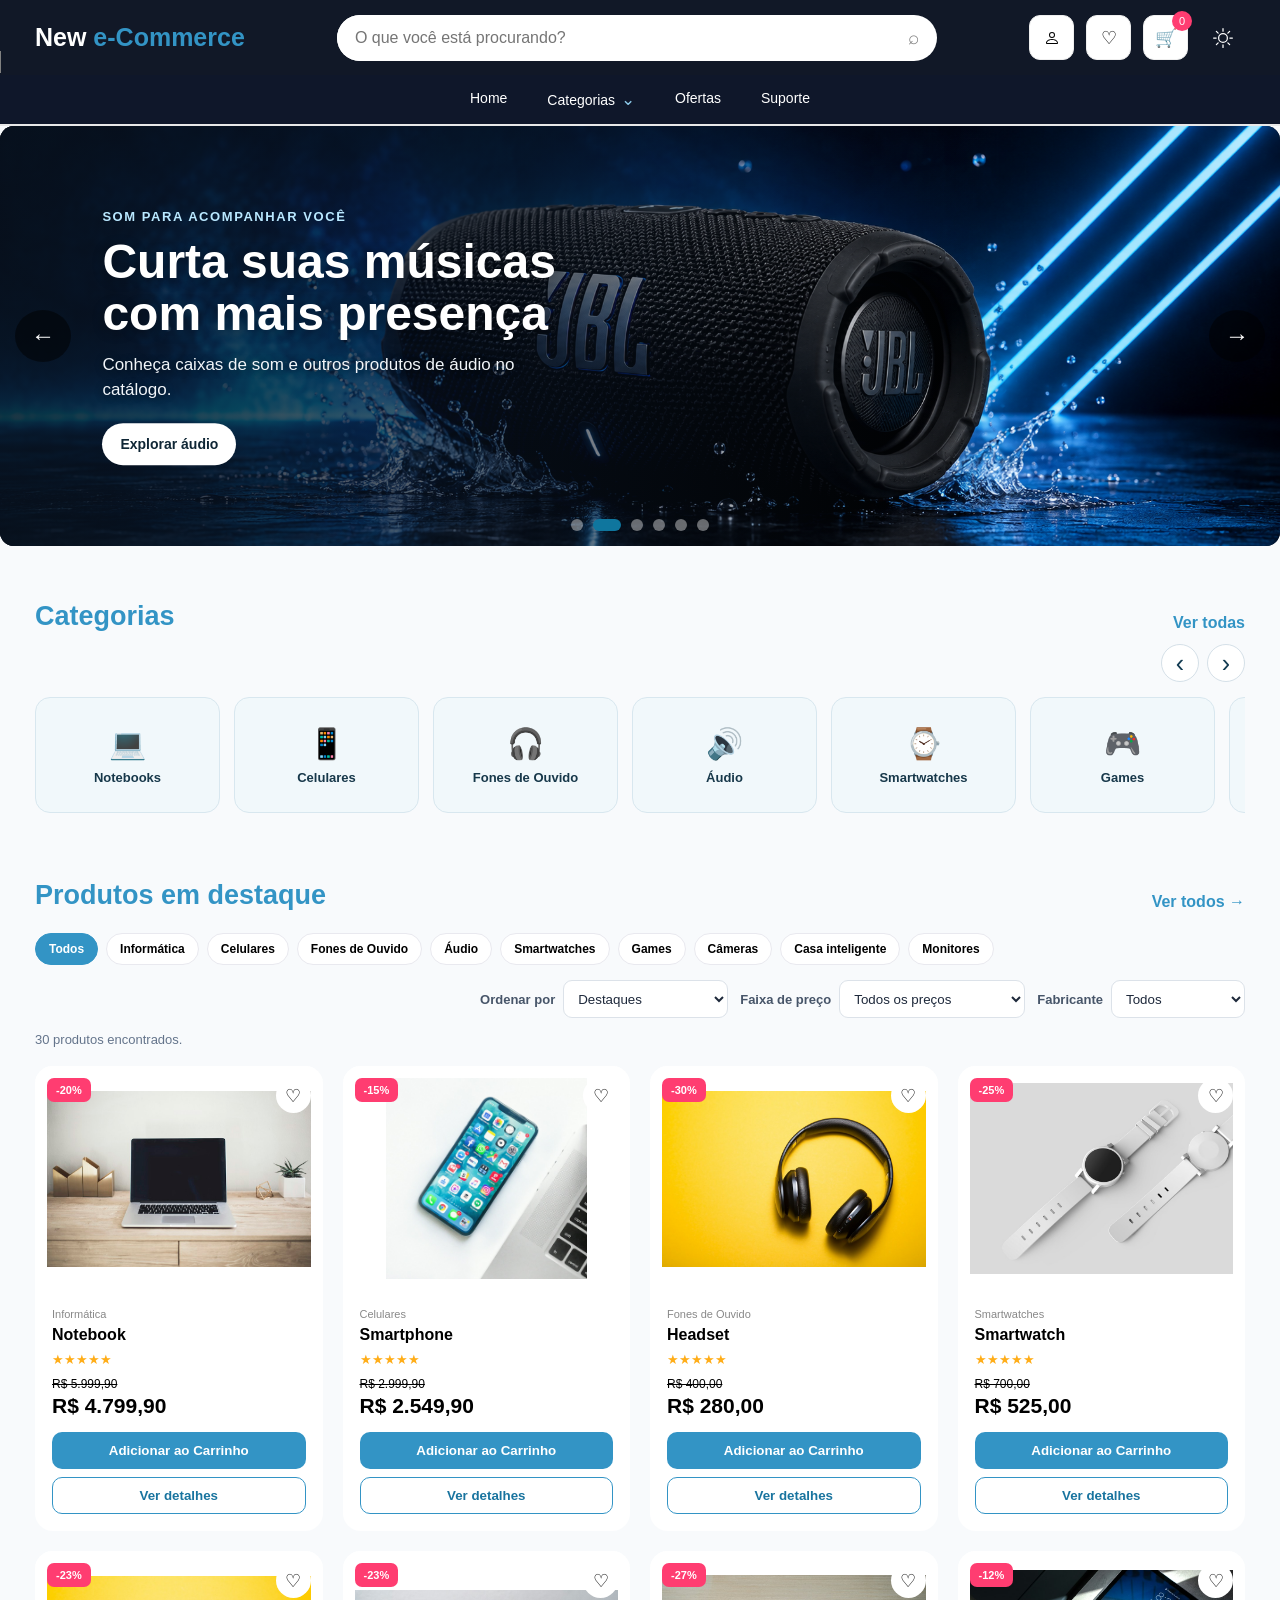
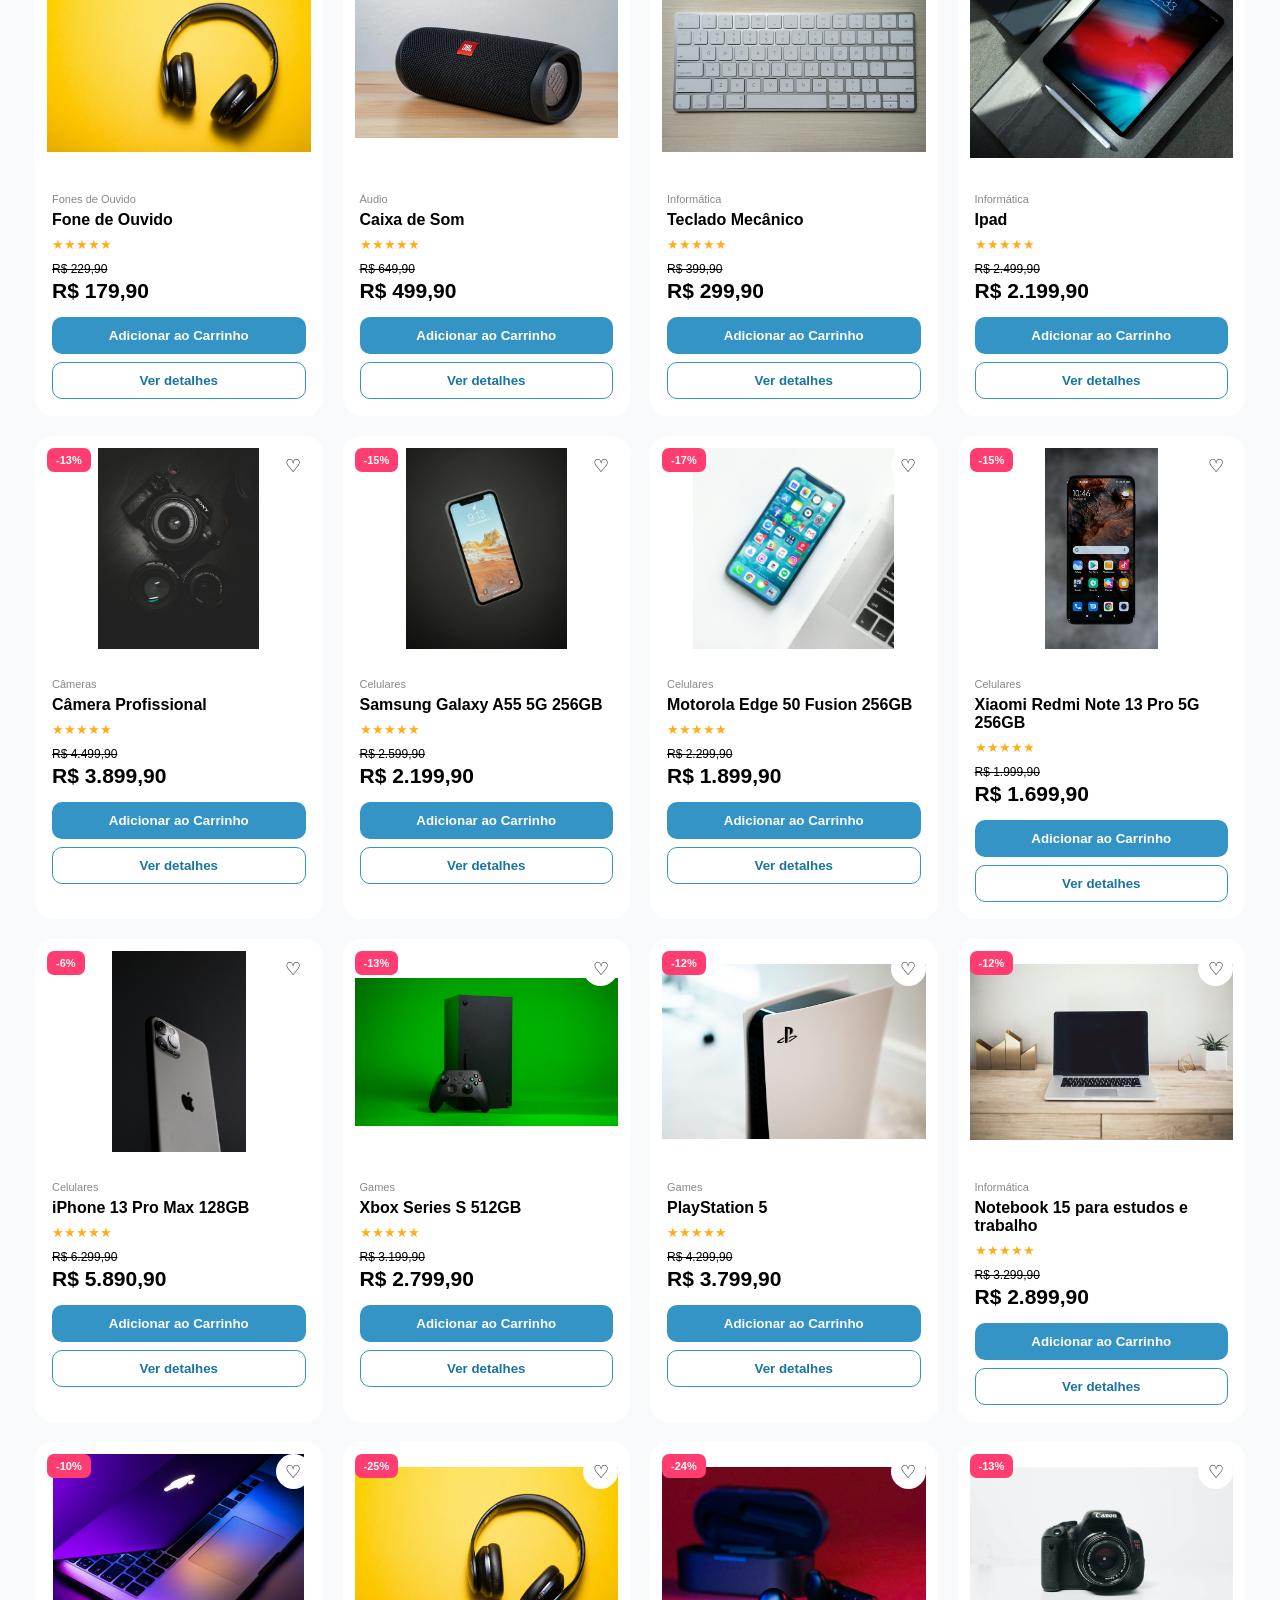
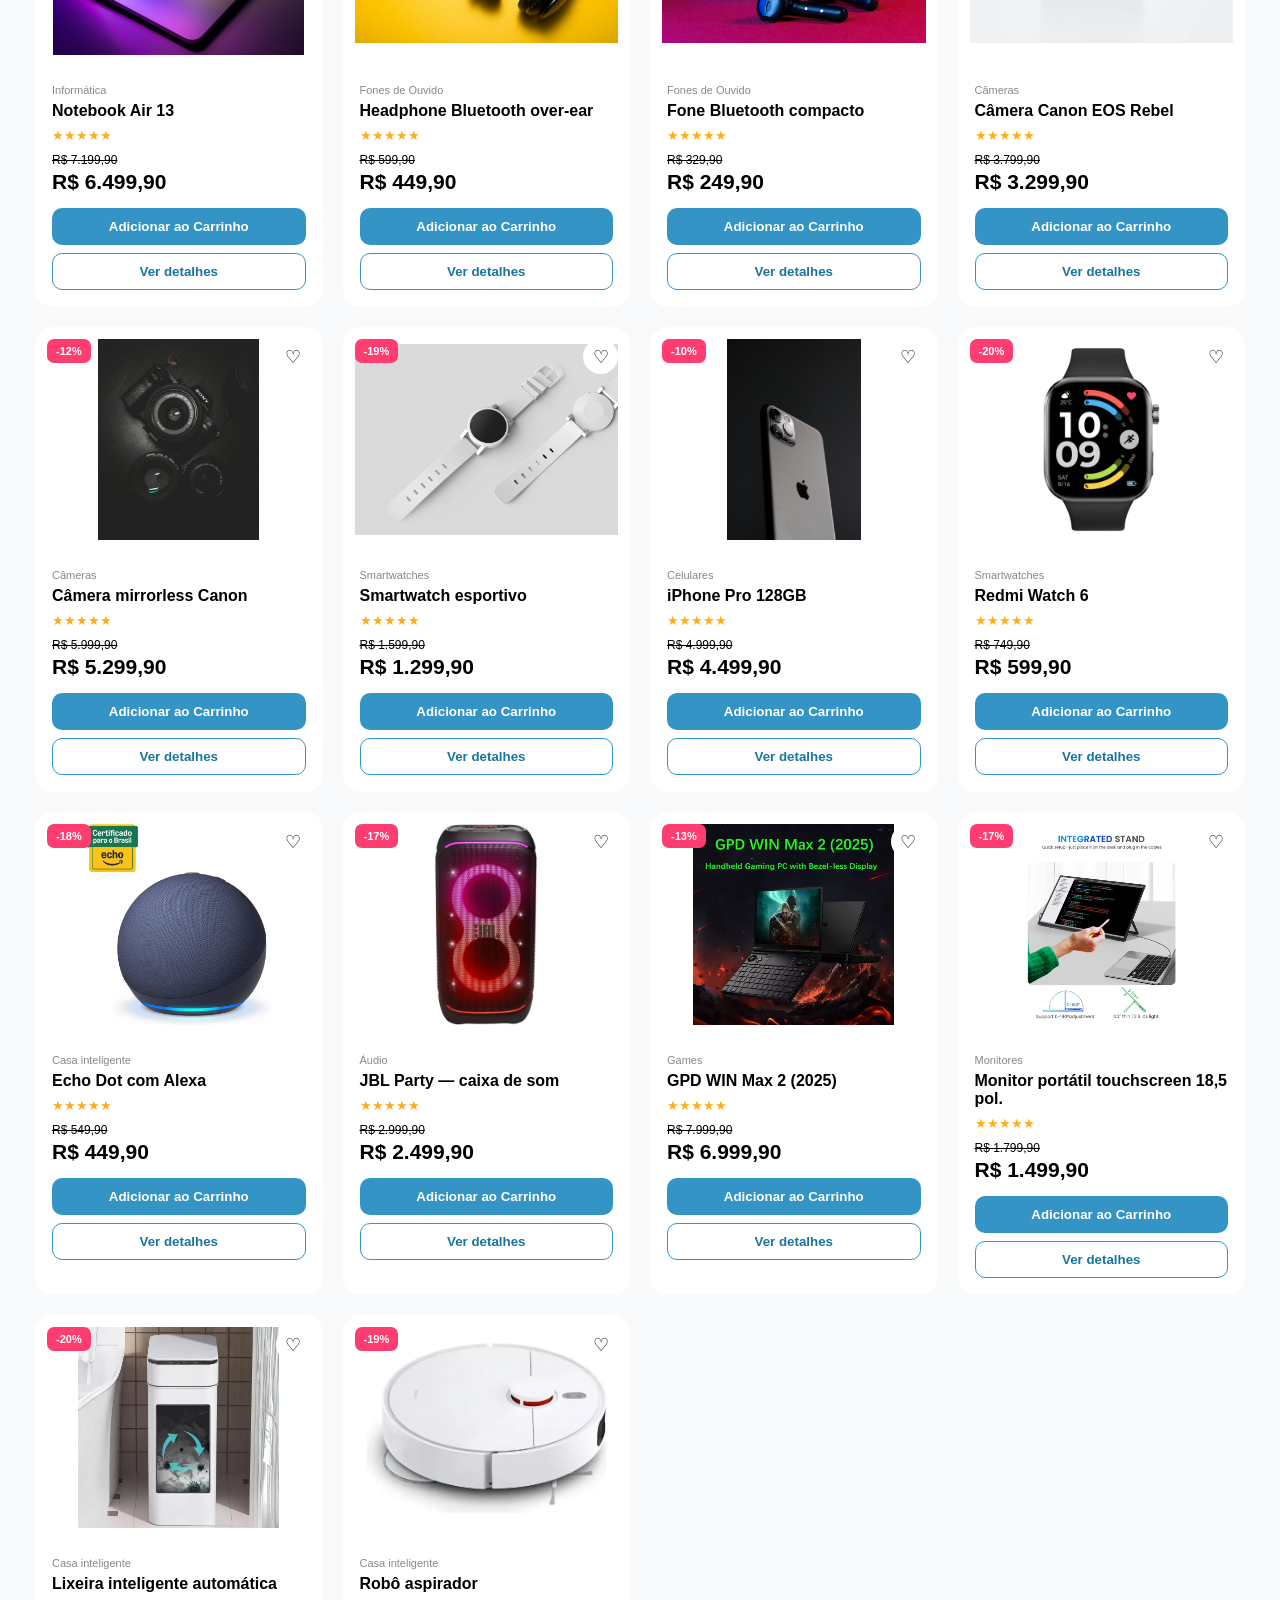
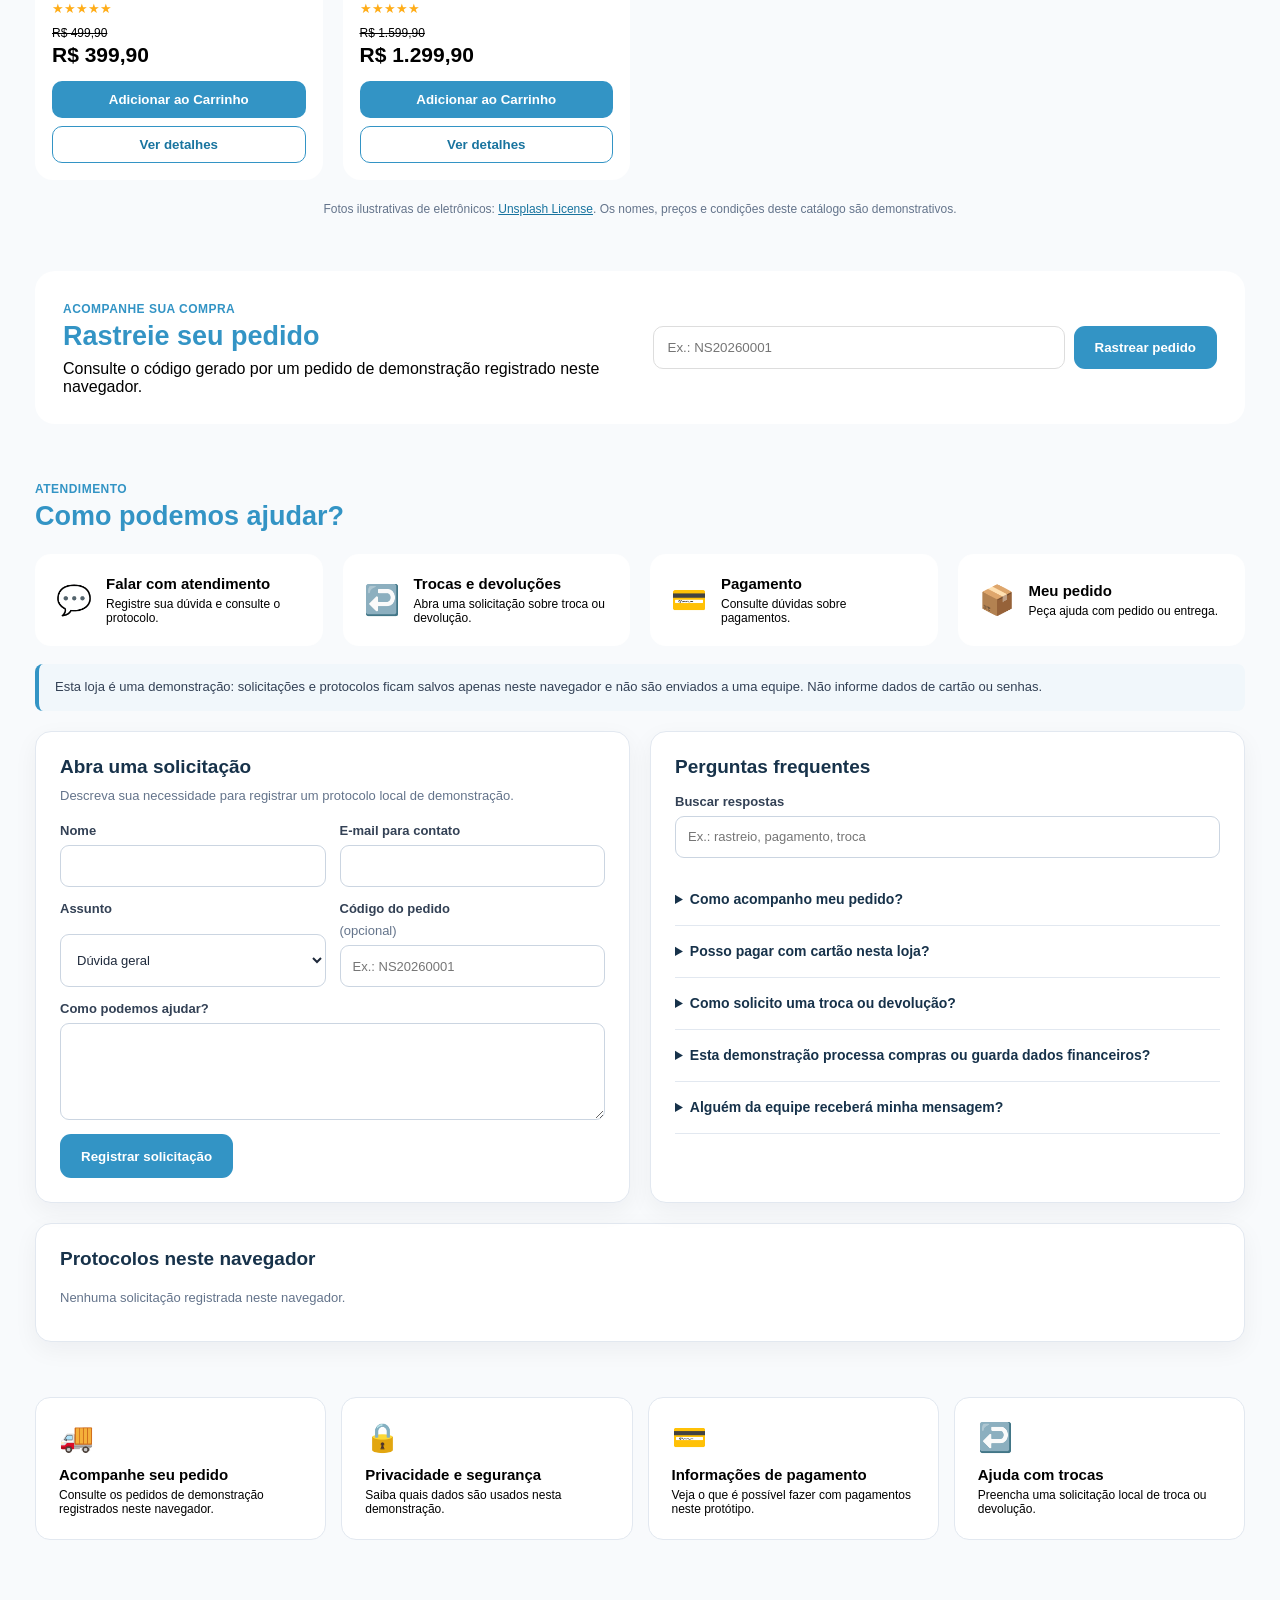
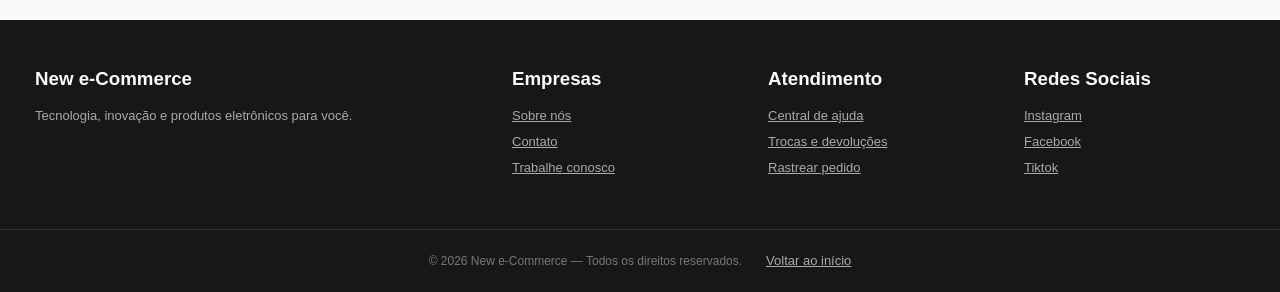
==== commit d275c9f8: "v.1.0" ====
--- a/documento/index.html
+++ b/documento/index.html
@@ -22,155 +22,7 @@
 <body>
     <!--Cabeçalho-->
     <header id="inicio">
-        <div class="header">
-            <!-- Logo -->
-            <div class="logo">
-                New <span>e-Commerce</span>
-            </div>
-
-            <!-- Barra de busca -->
-            <div class="search">
-                <input type="text" id="searchInput" placeholder="O que você está procurando?">
-                <button id="btnSearch" type="button" aria-label="Buscar produtos">⌕</button>
-            </div>
-
-            <!-- Ações (Perfil, Favoritos, Carrinho) -->
-            <div class="header-actions">
-                <!-- Perfil -->
-
-                <!-- Perfil -->
-                <div class="account-container">
-                    <a href="account.html" style="text-decoration: none;">
-                        <button class="icon-btn" id="btnAccount" title="Minha conta">
-                            <svg xmlns="http://www.w3.org/2000/svg" width="16" height="16" fill="currentColor"
-                                class="bi bi-person" viewBox="0 0 16 16">
-                                <path
-                                    d="M8 8a3 3 0 1 0 0-6 3 3 0 0 0 0 6m2-3a2 2 0 1 1-4 0 2 2 0 0 1 4 0m4 8c0 1-1 1-1 1H3s-1 0-1-1 1-4 6-4 6 3 6 4m-1-.004c-.001-.246-.154-.986-.832-1.664C11.516 10.68 10.289 10 8 10s-3.516.68-4.168 1.332c-.678.678-.83 1.418-.832 1.664z" />
-                            </svg>
-                            <span class="tooltip"></span>
-                        </button>
-                    </a>
-                </div>
-
-
-                <!-- Favoritos -->
-                <a href="favorite.html" style="text-decoration: none;">
-                    <button class="icon-btn" id="btnFavorites" title="Favoritos">♡
-                        <span class="tooltip"></span>
-                    </button>
-                </a>
-
-                <!-- Carrinho -->
-                <a href="cart.html" style="text-decoration: none;">
-                    <button class="icon-btn" id="btnCart" title="Carrinho de compras">
-                        🛒 <span class="cart-count" id="cartCount">0</span>
-                        <span class="tooltip"></span>
-                    </button>
-                </a>
-
-                <!-- Tema -->
-                <input type="checkbox" id="tema-toggle">
-
-                <label for="tema-toggle" class="theme-btn">
-                    <span class="sol">
-                        <svg xmlns="http://www.w3.org/2000/svg" width="16" height="16" fill="currentColor"
-                            class="bi bi-sun" viewBox="0 0 16 16">
-                            <path
-                                d="M8 11a3 3 0 1 1 0-6 3 3 0 0 1 0 6m0 1a4 4 0 1 0 0-8 4 4 0 0 0 0 8M8 0a.5.5 0 0 1 .5.5v2a.5.5 0 0 1-1 0v-2A.5.5 0 0 1 8 0m0 13a.5.5 0 0 1 .5.5v2a.5.5 0 0 1-1 0v-2A.5.5 0 0 1 8 13m8-5a.5.5 0 0 1-.5.5h-2a.5.5 0 0 1 0-1h2a.5.5 0 0 1 .5.5M3 8a.5.5 0 0 1-.5.5h-2a.5.5 0 0 1 0-1h2A.5.5 0 0 1 3 8m10.657-5.657a.5.5 0 0 1 0 .707l-1.414 1.415a.5.5 0 1 1-.707-.708l1.414-1.414a.5.5 0 0 1 .707 0m-9.193 9.193a.5.5 0 0 1 0 .707L3.05 13.657a.5.5 0 0 1-.707-.707l1.414-1.414a.5.5 0 0 1 .707 0m9.193 2.121a.5.5 0 0 1-.707 0l-1.414-1.414a.5.5 0 1 1 .707-.707l1.414 1.414a.5.5 0 0 1 0 .707M4.464 4.465a.5.5 0 0 1-.707 0L2.343 3.05a.5.5 0 1 1 .707-.707l1.414 1.414a.5.5 0 0 1 0 .708" />
-                        </svg>
-                    </span>
-                    <span class="lua">
-                        <svg xmlns="http://www.w3.org/2000/svg" width="16" height="16" fill="currentColor"
-                            class="bi bi-moon-fill" viewBox="0 0 16 16">
-                            <path
-                                d="M6 .278a.77.77 0 0 1 .08.858 7.2 7.2 0 0 0-.878 3.46c0 4.021 3.278 7.277 7.318 7.277q.792-.001 1.533-.16a.79.79 0 0 1 .81.316.73.73 0 0 1-.031.893A8.35 8.35 0 0 1 8.344 16C3.734 16 0 12.286 0 7.71 0 4.266 2.114 1.312 5.124.06A.75.75 0 0 1 6 .278" />
-                        </svg>
-                    </span>
-                </label>
-            </div>
-        </div>
-
-        <!-- Navegação -->
-        <nav class="primary">
-            <ul id="Menu">
-                <li><a href="#">Home</a></li>
-                <li class="nav-category-menu">
-                    <button class="nav-category-toggle" type="button" aria-haspopup="true" aria-expanded="false" aria-controls="navCategoryPanel">
-                        Categorias <span aria-hidden="true">⌄</span>
-                    </button>
-                    <div class="nav-category-panel" id="navCategoryPanel" hidden>
-                        <div class="nav-category-group">
-                            <h3>Celulares</h3>
-                            <h4>Samsung</h4>
-                            <a href="#productsSection" data-nav-product="10">Galaxy A55 5G</a>
-                            <h4>Motorola</h4>
-                            <a href="#productsSection" data-nav-product="11">Edge 50 Fusion</a>
-                            <h4>Xiaomi</h4>
-                            <a href="#productsSection" data-nav-product="12">Redmi Note 13 Pro 5G</a>
-                            <h4>Apple</h4>
-                            <a href="#productsSection" data-nav-product="13">iPhone 13 Pro Max</a>
-                            <a href="#productsSection" data-nav-product="23">iPhone Pro</a>
-                        </div>
-                        <div class="nav-category-group">
-                            <h3>Notebooks e informática</h3>
-                            <h4>Dell</h4>
-                            <a href="#productsSection" data-nav-product="16">Notebook para estudos</a>
-                            <h4>Apple</h4>
-                            <a href="#productsSection" data-nav-product="17">Notebook Air 13</a>
-                            <a href="#productsSection" data-nav-product="1">Notebook</a>
-                            <a href="#productsSection" data-nav-product="8">Tablet</a>
-                            <a href="#productsSection" data-nav-product="7">Teclado mecânico</a>
-                            <a href="#productsSection" data-nav-product="28">Monitor portátil UPERFECT</a>
-                        </div>
-                        <div class="nav-category-group">
-                            <h3>Áudio e fones</h3>
-                            <h4>JBL</h4>
-                            <a href="#productsSection" data-nav-product="26">Caixa JBL Party</a>
-                            <a href="#productsSection" data-nav-product="6">Caixa de som</a>
-                            <h4>Fones</h4>
-                            <a href="#productsSection" data-nav-product="18">Headphone Bluetooth</a>
-                            <a href="#productsSection" data-nav-product="19">Fone Bluetooth compacto</a>
-                            <a href="#productsSection" data-nav-product="3">Headset gamer</a>
-                            <a href="#productsSection" data-nav-product="5">Fone de ouvido</a>
-                        </div>
-                        <div class="nav-category-group">
-                            <h3>Games</h3>
-                            <h4>Microsoft</h4>
-                            <a href="#productsSection" data-nav-product="14">Xbox Series S</a>
-                            <h4>Sony</h4>
-                            <a href="#productsSection" data-nav-product="15">PlayStation 5</a>
-                            <h4>GPD</h4>
-                            <a href="#productsSection" data-nav-product="27">WIN Max 2 (2025)</a>
-                        </div>
-                        <div class="nav-category-group">
-                            <h3>Wearables e câmeras</h3>
-                            <h4>Xiaomi</h4>
-                            <a href="#productsSection" data-nav-product="24">Redmi Watch 6</a>
-                            <a href="#productsSection" data-nav-product="22">Smartwatch esportivo</a>
-                            <a href="#productsSection" data-nav-product="4">Smartwatch</a>
-                            <h4>Canon</h4>
-                            <a href="#productsSection" data-nav-product="20">EOS Rebel</a>
-                            <a href="#productsSection" data-nav-product="21">Câmera mirrorless</a>
-                            <a href="#productsSection" data-nav-product="9">Câmera digital</a>
-                        </div>
-                        <div class="nav-category-group">
-                            <h3>Casa inteligente</h3>
-                            <h4>Amazon</h4>
-                            <a href="#productsSection" data-nav-product="25">Echo Dot com Alexa</a>
-                            <a href="#productsSection" data-nav-product="29">Lixeira inteligente</a>
-                            <a href="#productsSection" data-nav-product="30">Robô aspirador</a>
-                        </div>
-                        <a class="nav-category-all" href="#categorias">Ver todas as categorias</a>
-                    </div>
-                </li>
-                <li><a href="#celulares">Celulares</a></li>
-                <li><a href="#notebooks">Notebooks</a></li>
-                <li><a href="#games">Games</a></li>
-                <li><a href="#audio">Áudio</a></li>
-                <li><a href="#ofertas">Ofertas</a></li>
-                <li><a href="#suporte">Suporte</a></li>
-            </ul>
-        </nav>
+        <!--o js coloca aumaticamente a navabr-->
     </header>
 
     <main>
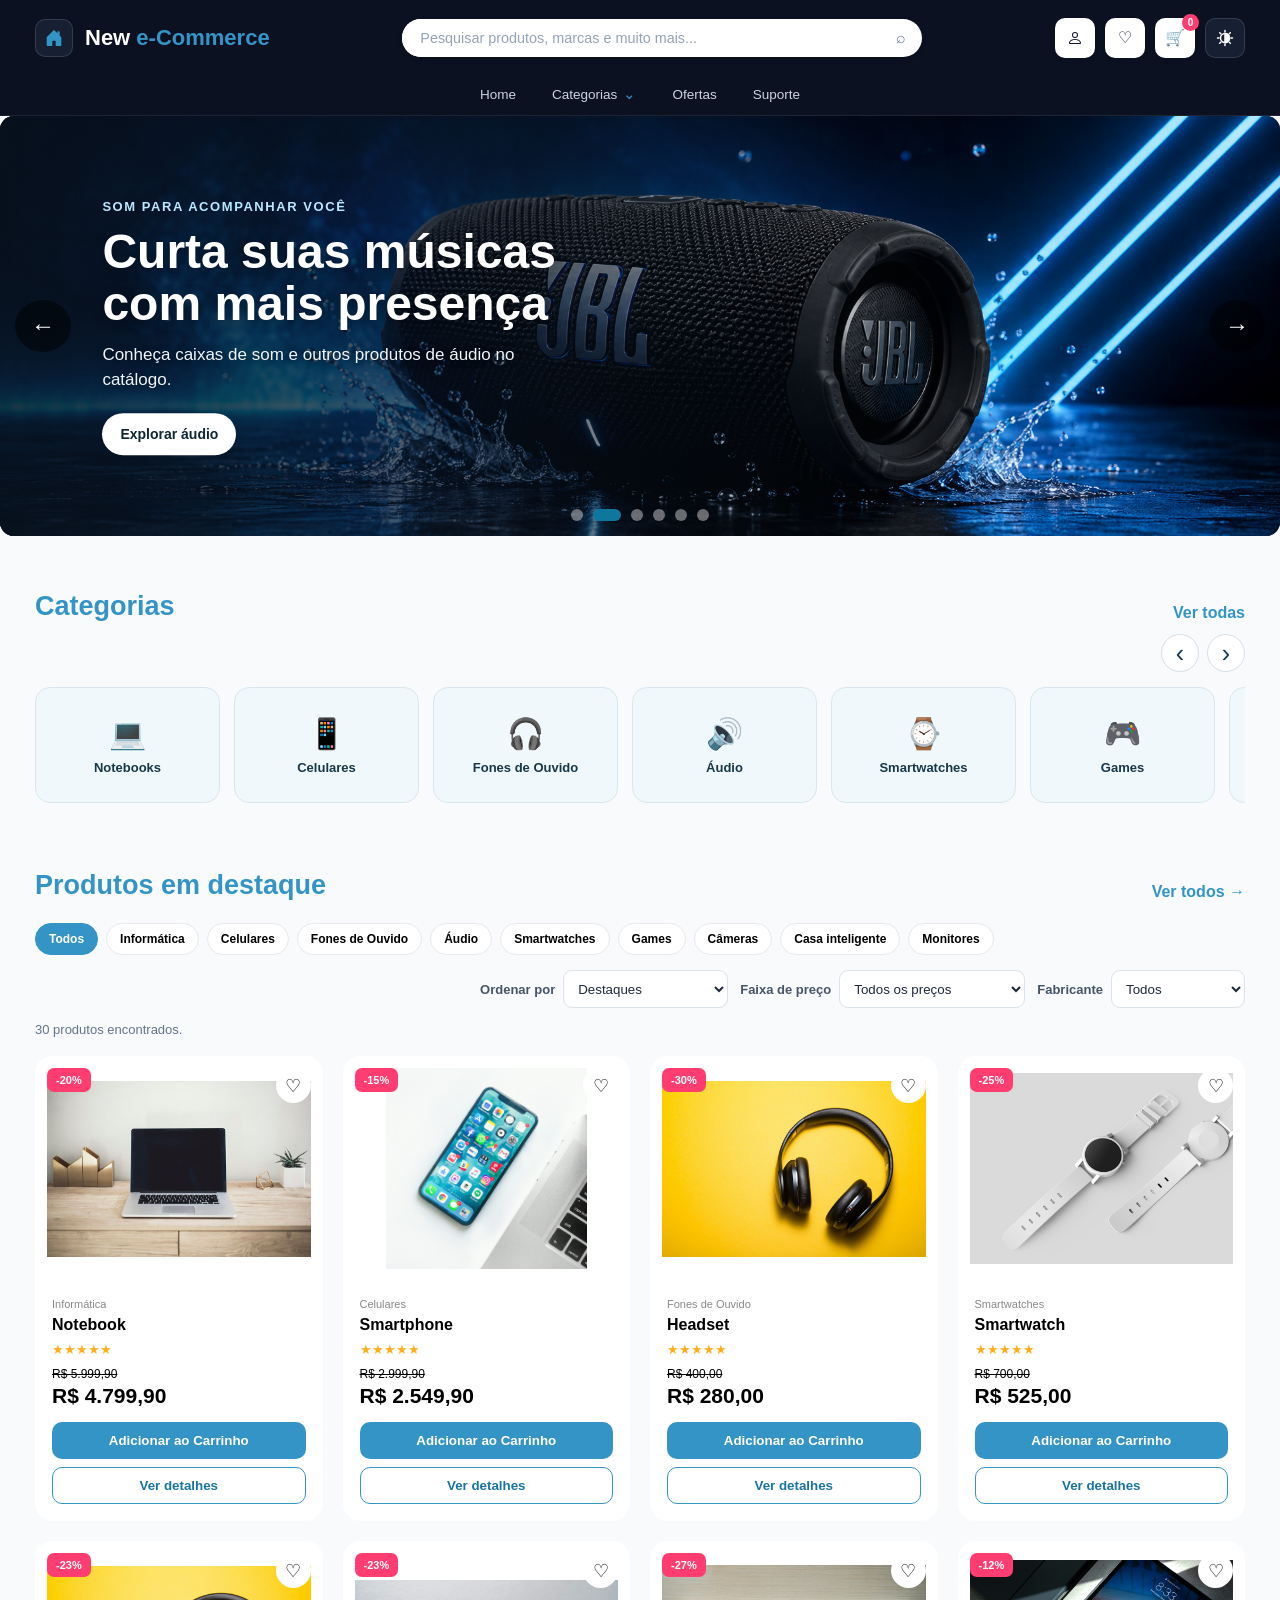
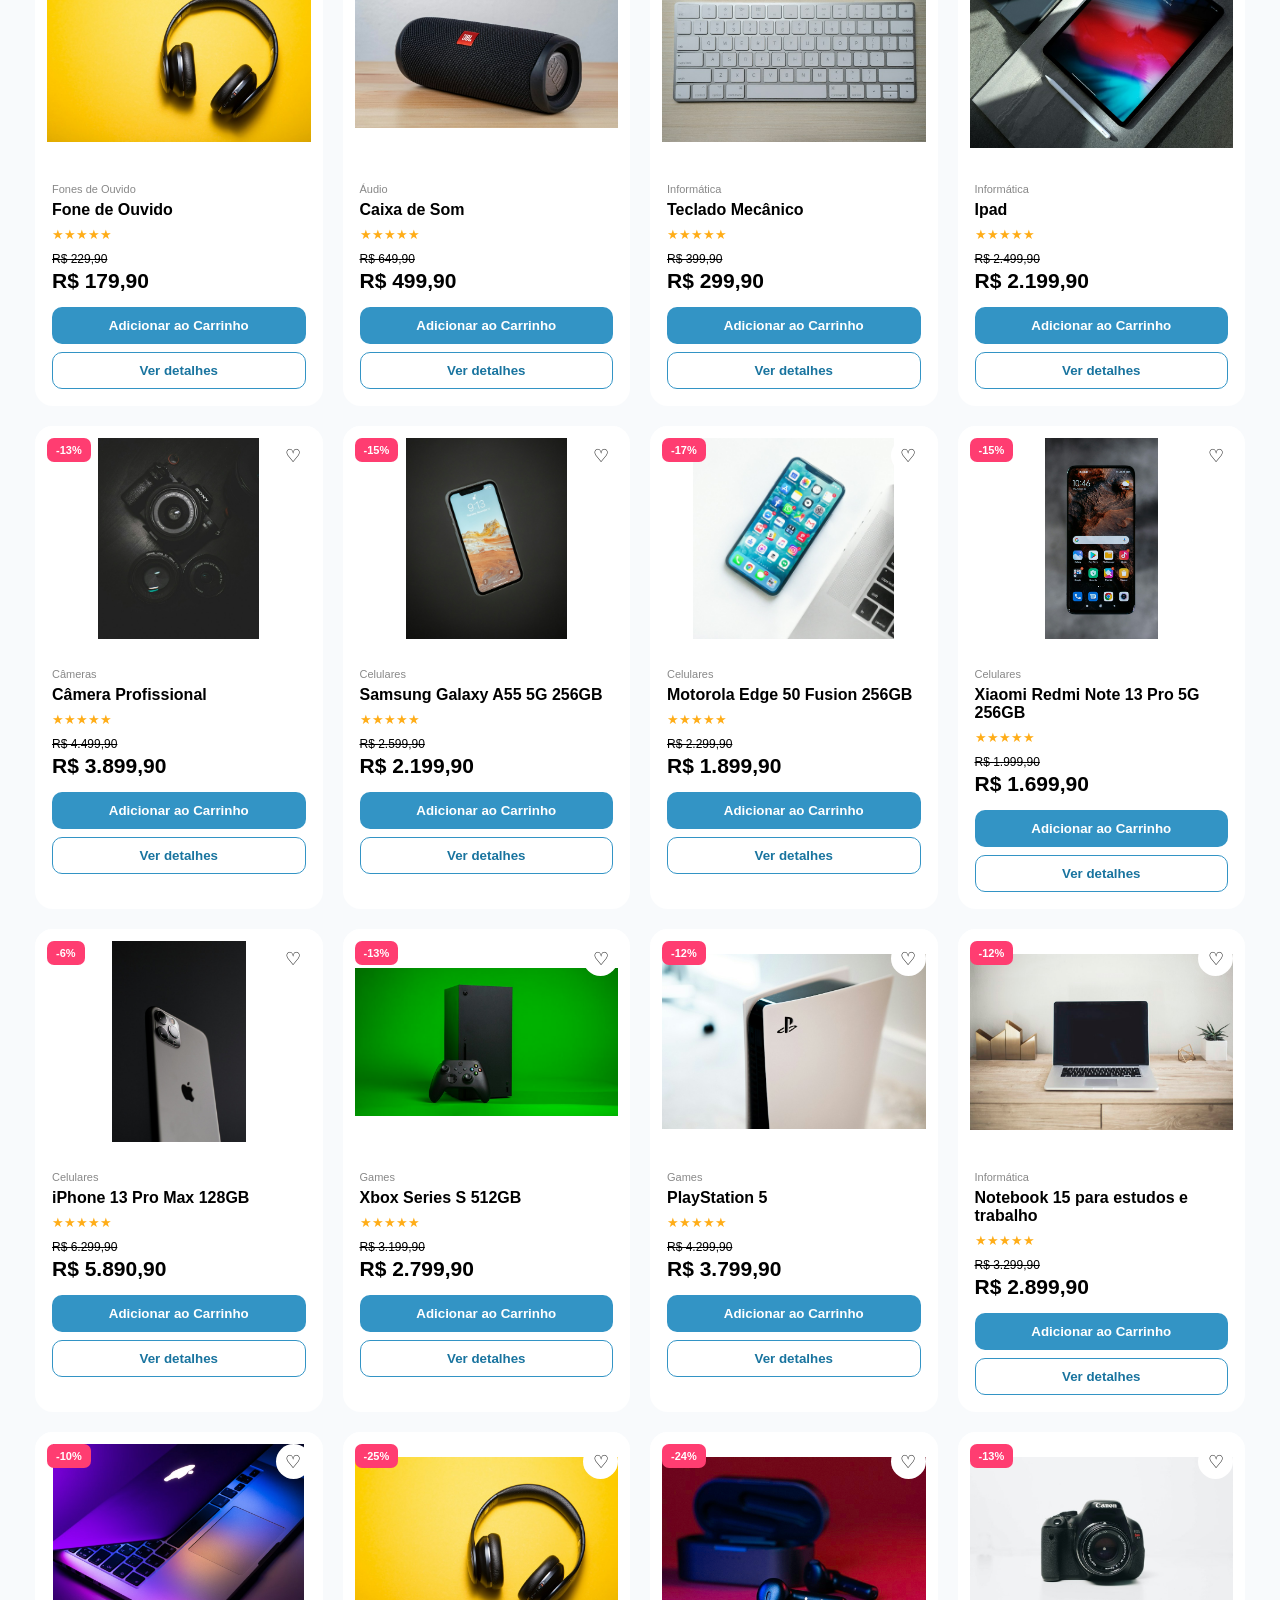
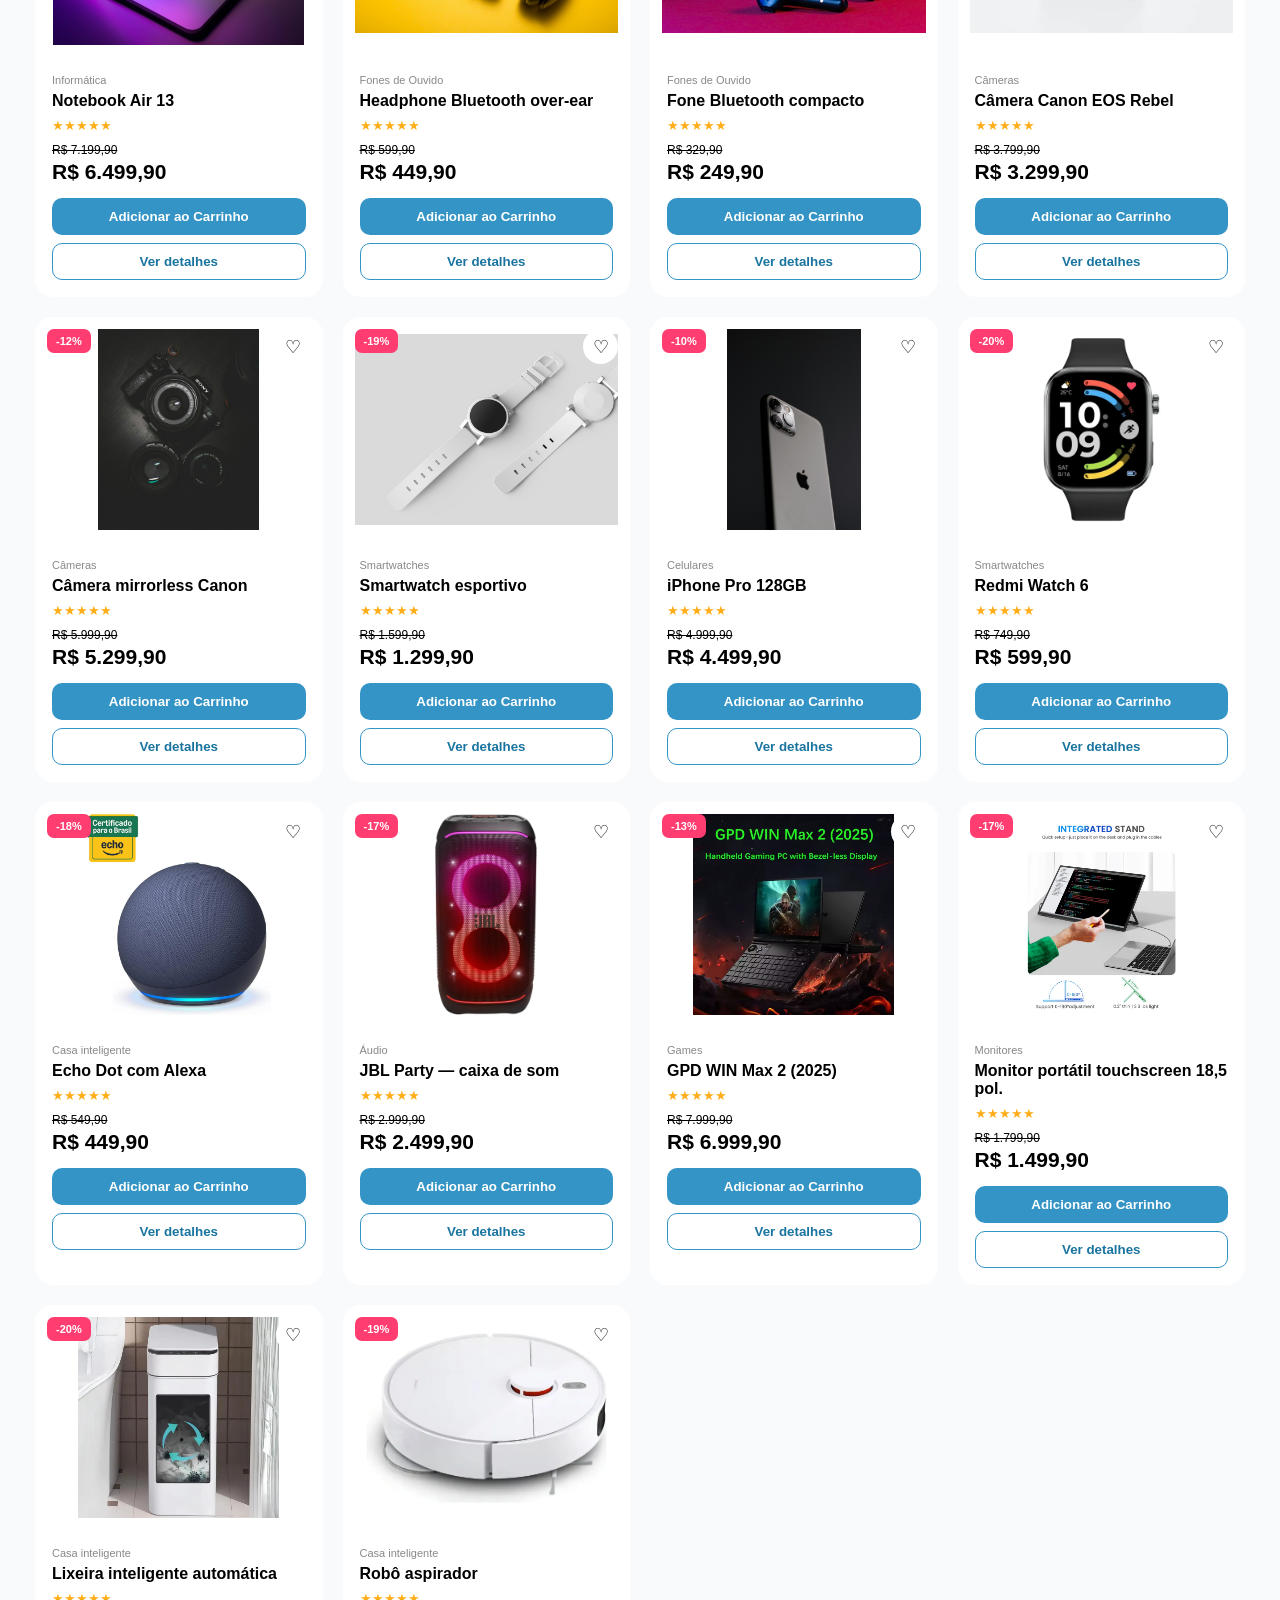
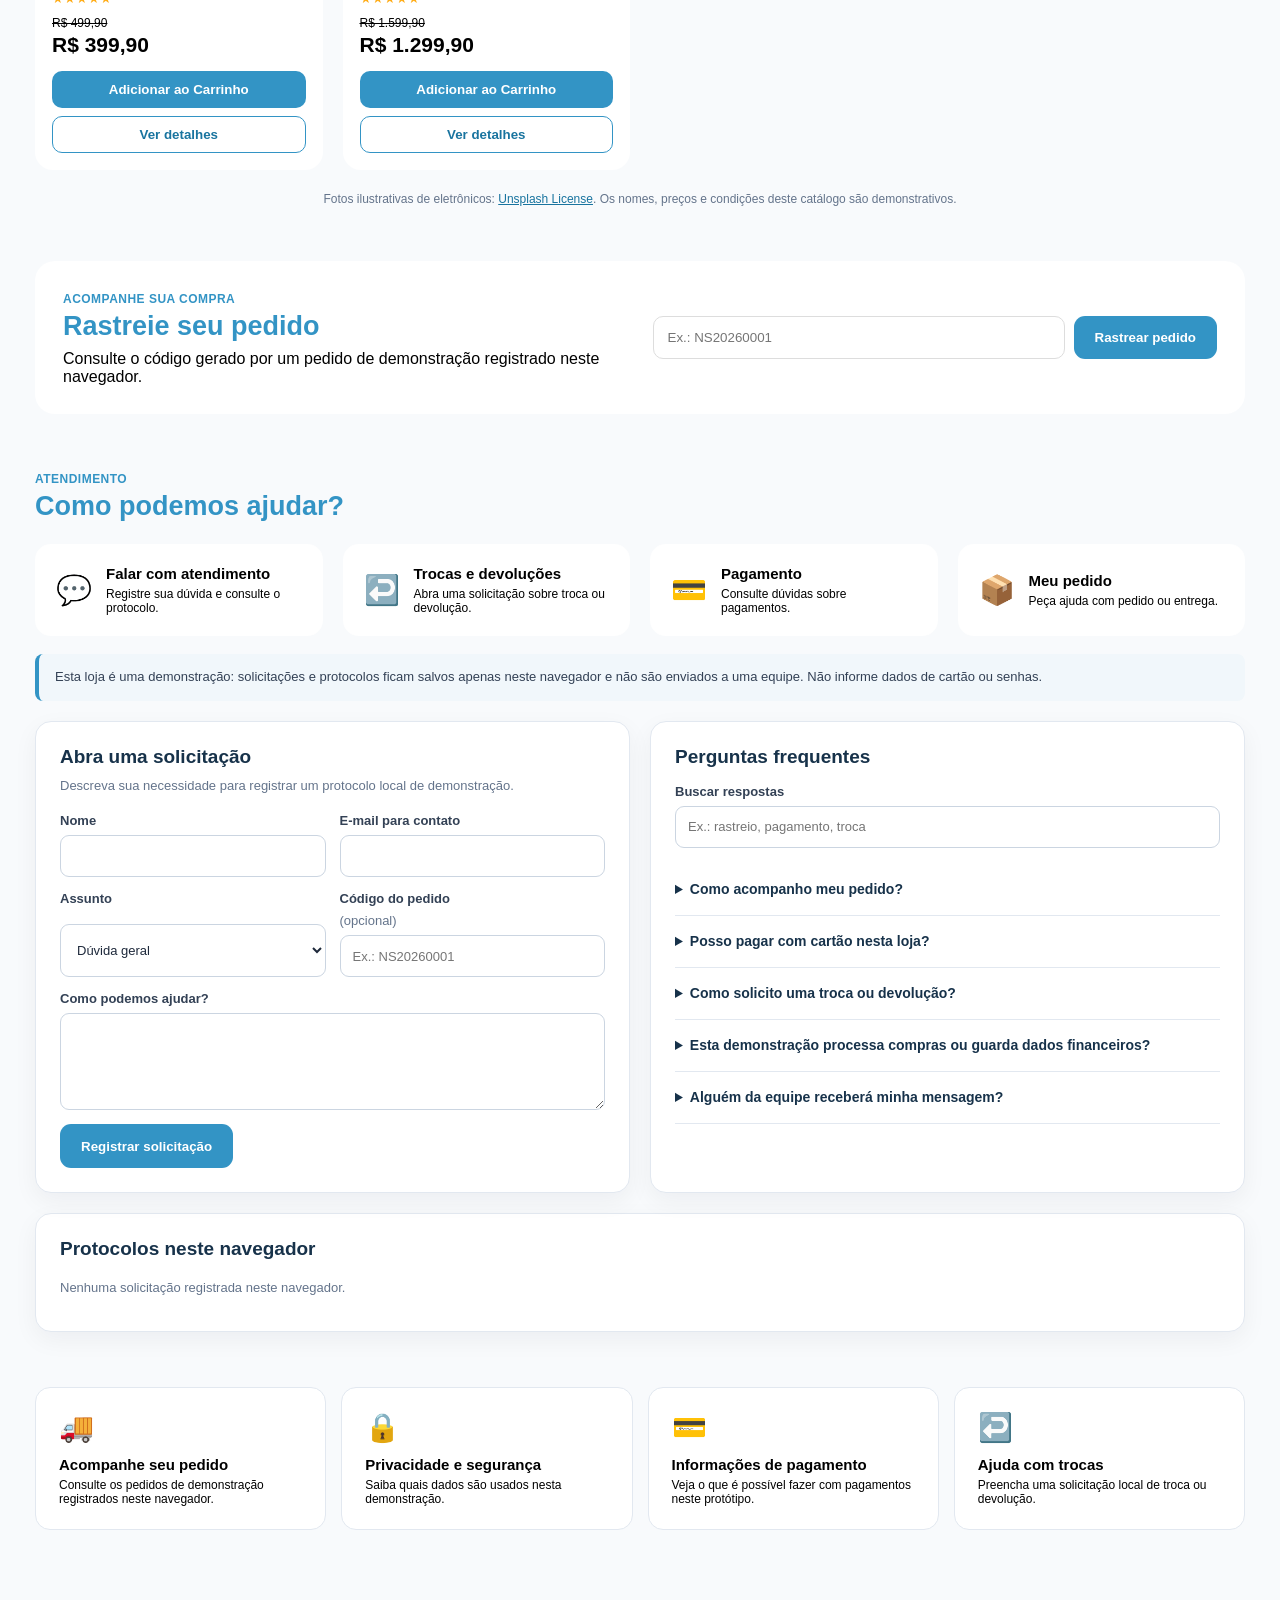
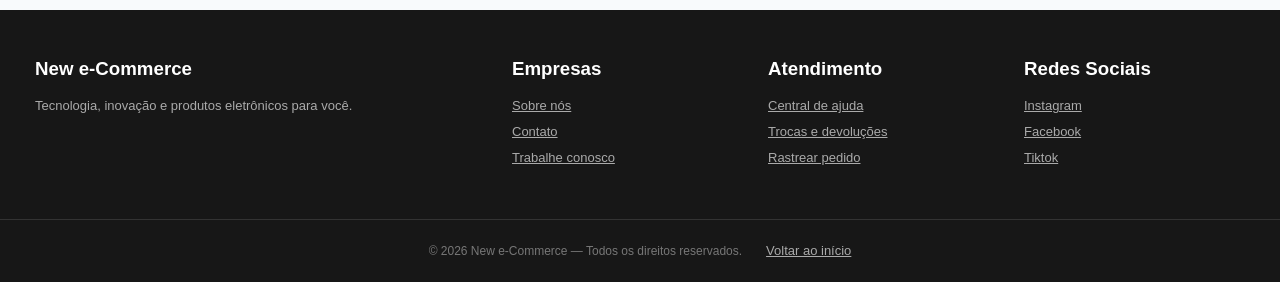
==== commit 4968fae7: "v.1.1" ====
--- a/documento/index.html
+++ b/documento/index.html
@@ -2,6 +2,7 @@
 <html lang="pt-BR">
 
 <!-- Página inicial: reúne banners, categorias, catálogo, rastreio e atendimento. -->
+
 <head>
     <meta charset="UTF-8">
     <meta name="viewport" content="width=device-width, initial-scale=1.0">
@@ -15,8 +16,9 @@
     <link rel="stylesheet" href="assets/css/pages/account.css">
     <link rel="stylesheet" href="assets/css/storefront/atendimento.css">
     <link rel="stylesheet" href="assets/css/shared/rodapé.css">
-
-    <!-- Favicon será adicionado aqui futuramente -->
+    <link rel="stylesheet" href="assets/css/shared/dashboard.css">
+
+   <!-- favicon sera adicionmado aqui -->
 </head>
 
 <body>
@@ -31,7 +33,8 @@
             <!-- Slide 1 -->
             <article class="slide ativo">
                 <a href="#" class="slide-link">
-                    <img src="assets/images/banners/Banner Exclusivo.png" alt="Seleção de ofertas em produtos eletrônicos">
+                    <img src="assets/images/banners/Banner Exclusivo.png"
+                        alt="Seleção de ofertas em produtos eletrônicos">
                 </a>
             </article>
 
@@ -112,8 +115,10 @@
                 <a href="#">Ver todas</a>
             </div>
             <div class="categories-controls">
-                <button class="category-scroll" type="button" data-category-scroll="-1" aria-label="Ver categorias anteriores">‹</button>
-                <button class="category-scroll" type="button" data-category-scroll="1" aria-label="Ver próximas categorias">›</button>
+                <button class="category-scroll" type="button" data-category-scroll="-1"
+                    aria-label="Ver categorias anteriores">‹</button>
+                <button class="category-scroll" type="button" data-category-scroll="1"
+                    aria-label="Ver próximas categorias">›</button>
             </div>
             <div class="categories-viewport" id="categoriesViewport">
                 <div class="categories" role="group" aria-label="Categorias de produtos">
@@ -159,209 +164,208 @@
 
         <!-- Catálogo interativo com busca, filtros, ordenação, detalhes, favoritos e carrinho. -->
         <section class="section" id="productsSection">
-                <span id="ofertas"></span>
-                <div class="section-header">
-                    <div>
-                        <h2>Produtos em destaque</h2>
-                    </div>
-                    <a href="#">Ver todos →</a>
-                </div>
-                <div class="filter-row">
-                    <button class="filter-chip action" data-filter="todos">Todos</button>
-                    <button class="filter-chip" data-filter="Informática">Informática</button>
-                    <button class="filter-chip" data-filter="Celulares">Celulares</button>
-                    <button class="filter-chip" data-filter="Fones de Ouvido">Fones de Ouvido</button>
-                    <button class="filter-chip" data-filter="Áudio">Áudio</button>
-                    <button class="filter-chip" data-filter="Smartwatches">Smartwatches</button>
-                    <button class="filter-chip" data-filter="Games">Games</button>
-                    <button class="filter-chip" data-filter="Câmeras">Câmeras</button>
-                    <button class="filter-chip" data-filter="Casa inteligente">Casa inteligente</button>
-                    <button class="filter-chip" data-filter="Monitores">Monitores</button>
-                </div>
-                <div class="catalog-controls">
-                    <label>
-                        Ordenar por
-                        <select id="productSort">
-                            <option value="featured">Destaques</option>
-                            <option value="price-asc">Menor preço</option>
-                            <option value="price-desc">Maior preço</option>
-                            <option value="name">Nome do produto</option>
-                        </select>
-                    </label>
-                    <label>
-                        Faixa de preço
-                        <select id="productPrice">
-                            <option value="all">Todos os preços</option>
-                            <option value="0-500">Até R$ 500</option>
-                            <option value="500-1500">R$ 500 a R$ 1.500</option>
-                            <option value="1500-3000">R$ 1.500 a R$ 3.000</option>
-                            <option value="3000+">Acima de R$ 3.000</option>
-                        </select>
-                    </label>
-                    <label>
-                        Fabricante
-                        <select id="productBrand">
-                            <option value="all">Todos</option>
-                            <option value="Samsung">Samsung</option>
-                            <option value="Motorola">Motorola</option>
-                            <option value="Xiaomi">Xiaomi</option>
-                            <option value="Apple">Apple</option>
-                            <option value="Microsoft">Microsoft</option>
-                            <option value="Sony">Sony</option>
-                            <option value="Canon">Canon</option>
-                            <option value="Amazon">Amazon</option>
-                            <option value="JBL">JBL</option>
-                            <option value="GPD">GPD</option>
-                            <option value="UPERFECT">UPERFECT</option>
-                        </select>
-                    </label>
-                </div>
-
-                <p class="results-message" id="resultsMessage" aria-live="polite"></p>
-
-                <div class="products" id="products">
-                    <article class="product" id="notebooks" data-id="1">
-                        <div class="product-image">
-                            <span class="discount">-20%</span>
-                            <button class="favorite" data-favorite="1" aria-label="Favoritar Notebook">♡</button>
-                            <span class="product-placeholder" aria-hidden="true">💻</span>
-                        </div>
-                        <div class="product-info">
-                            <div class="product-category">Informática</div>
-                            <div class="product-name">Notebook</div>
-                            <div class="rating">★★★★★</div>
-                            <div class="price-old">R$ 5.999,90</div>
-                            <div class="price">R$ 4.799,90</div>
-                            <button class="add-cart" data-add="1">Adicionar ao Carrinho</button>
-                        </div>
-                    </article>
-                    <article class="product" id="celulares" data-id="2">
-                        <div class="product-image">
-                            <span class="discount">-15%</span>
-                            <button class="favorite" data-favorite="2" aria-label="Favoritar Smartphone">♡</button>
-                            <span class="product-placeholder" aria-hidden="true">📱</span>
-                        </div>
-                        <div class="product-info">
-                            <div class="product-category">Celulares</div>
-                            <div class="product-name">Smartphone</div>
-                            <div class="rating">★★★★★</div>
-                            <div class="price-old">R$ 2.999,90</div>
-                            <div class="price">R$ 2.549,90</div>
-                            <button class="add-cart" data-add="2">Adicionar ao Carrinho</button>
-                        </div>
-                    </article>
-                    <article class="product" data-id="3">
-                        <div class="product-image">
-                            <span class="discount">-30%</span>
-                            <button class="favorite" data-favorite="3" aria-label="Favoritar Headset">♡</button>
-                            <span class="product-placeholder" aria-hidden="true">🎧</span>
-                        </div>
-                        <div class="product-info">
-                            <div class="product-category">Fones de Ouvido</div>
-                            <div class="product-name">Headset</div>
-                            <div class="rating">★★★★★</div>
-                            <div class="price-old">R$ 400,00</div>
-                            <div class="price">R$ 280,00</div>
-                            <button class="add-cart" data-add="3">Adicionar ao Carrinho</button>
-                        </div>
-                    </article>
-                    <article class="product" data-id="4">
-                        <div class="product-image">
-                            <span class="discount">-25%</span>
-                            <button class="favorite" data-favorite="4" aria-label="Favoritar Smartwatch">♡</button>
-                            <span class="product-placeholder" aria-hidden="true">⌚</span>
-                        </div>
-                        <div class="product-info">
-                            <div class="product-category">Smartwatches</div>
-                            <div class="product-name">Smartwatch</div>
-                            <div class="rating">★★★★★</div>
-                            <div class="price-old">R$ 700,00</div>
-                            <div class="price">R$ 525,00</div>
-                            <button class="add-cart" data-add="4">Adicionar ao Carrinho</button>
-                        </div>
-                    </article>
-                    <article class="product" data-id="5">
-                        <div class="product-image">
-                            <span class="discount">-23%</span>
-                            <button class="favorite" data-favorite="5" aria-label="Favoritar Fone de Ouvido">♡</button>
-                            <span class="product-placeholder" aria-hidden="true">🎧</span>
-                        </div>
-                        <div class="product-info">
-                            <div class="product-category">Fones de Ouvido</div>
-                            <div class="product-name">Fone de Ouvido</div>
-                            <div class="rating">★★★★★</div>
-                            <div class="price-old">R$ 229,90</div>
-                            <div class="price">R$ 179,90</div>
-                            <button class="add-cart" data-add="5">Adicionar ao Carrinho</button>
-                        </div>
-                    </article>
-                    <article class="product" id="audio" data-id="6">
-                        <div class="product-image">
-                            <span class="discount">-23%</span>
-                            <button class="favorite" data-favorite="6" aria-label="Favoritar Caixa de Som">♡</button>
-                            <span class="product-placeholder" aria-hidden="true">🔊</span>
-                        </div>
-                        <div class="product-info">
-                            <div class="product-category">Áudio</div>
-                            <div class="product-name">Caixa de Som</div>
-                            <div class="rating">★★★★★</div>
-                            <div class="price-old">R$ 649,90</div>
-                            <div class="price">R$ 499,90</div>
-                            <button class="add-cart" data-add="6">Adicionar ao Carrinho</button>
-                        </div>
-                    </article>
-                    <article class="product" data-id="7">
-                        <div class="product-image">
-                            <span class="discount">-27%</span>
-                            <button class="favorite" data-favorite="7"
-                                aria-label="Favoritar Teclado Mecânico">♡</button>
-                            <span class="product-placeholder" aria-hidden="true">⌨️</span>
-                        </div>
-                        <div class="product-info">
-                            <div class="product-category">Informática</div>
-                            <div class="product-name">Teclado Mecânico</div>
-                            <div class="rating">★★★★★</div>
-                            <div class="price-old">R$ 399,90</div>
-                            <div class="price">R$ 299,90</div>
-                            <button class="add-cart" data-add="7">Adicionar ao Carrinho</button>
-                        </div>
-                    </article>
-                    <article class="product" data-id="8">
-                        <div class="product-image">
-                            <span class="discount">-12%</span>
-                            <button class="favorite" data-favorite="8" aria-label="Favoritar Ipad">♡</button>
-                            <span class="product-placeholder" aria-hidden="true">📱</span>
-                        </div>
-                        <div class="product-info">
-                            <div class="product-category">Informática</div>
-                            <div class="product-name">Ipad</div>
-                            <div class="rating">★★★★★</div>
-                            <div class="price-old">R$ 2.499,90</div>
-                            <div class="price">R$ 2.199,90</div>
-                            <button class="add-cart" data-add="8">Adicionar ao Carrinho</button>
-                        </div>
-                    </article>
-                    <article class="product" data-id="9">
-                        <div class="product-image">
-                            <span class="discount">-13%</span>
-                            <button class="favorite" data-favorite="9"
-                                aria-label="Favoritar Câmera Profissional">♡</button>
-                            <span class="product-placeholder" aria-hidden="true">📷</span>
-                        </div>
-                        <div class="product-info">
-                            <div class="product-category">Câmeras</div>
-                            <div class="product-name">Câmera Profissional</div>
-                            <div class="rating">★★★★★</div>
-                            <div class="price-old">R$ 4.499,90</div>
-                            <div class="price">R$ 3.899,90</div>
-                            <button class="add-cart" data-add="9">Adicionar ao Carrinho</button>
-                        </div>
-                    </article>
-                </div>
-                <p class="photo-credit">
-                    Fotos ilustrativas de eletrônicos: <a href="https://unsplash.com/license" target="_blank" rel="noreferrer">Unsplash License</a>.
-                    Os nomes, preços e condições deste catálogo são demonstrativos.
-                </p>
+            <span id="ofertas"></span>
+            <div class="section-header">
+                <div>
+                    <h2>Produtos em destaque</h2>
+                </div>
+                <a href="#">Ver todos →</a>
+            </div>
+            <div class="filter-row">
+                <button class="filter-chip action" data-filter="todos">Todos</button>
+                <button class="filter-chip" data-filter="Informática">Informática</button>
+                <button class="filter-chip" data-filter="Celulares">Celulares</button>
+                <button class="filter-chip" data-filter="Fones de Ouvido">Fones de Ouvido</button>
+                <button class="filter-chip" data-filter="Áudio">Áudio</button>
+                <button class="filter-chip" data-filter="Smartwatches">Smartwatches</button>
+                <button class="filter-chip" data-filter="Games">Games</button>
+                <button class="filter-chip" data-filter="Câmeras">Câmeras</button>
+                <button class="filter-chip" data-filter="Casa inteligente">Casa inteligente</button>
+                <button class="filter-chip" data-filter="Monitores">Monitores</button>
+            </div>
+            <div class="catalog-controls">
+                <label>
+                    Ordenar por
+                    <select id="productSort">
+                        <option value="featured">Destaques</option>
+                        <option value="price-asc">Menor preço</option>
+                        <option value="price-desc">Maior preço</option>
+                        <option value="name">Nome do produto</option>
+                    </select>
+                </label>
+                <label>
+                    Faixa de preço
+                    <select id="productPrice">
+                        <option value="all">Todos os preços</option>
+                        <option value="0-500">Até R$ 500</option>
+                        <option value="500-1500">R$ 500 a R$ 1.500</option>
+                        <option value="1500-3000">R$ 1.500 a R$ 3.000</option>
+                        <option value="3000+">Acima de R$ 3.000</option>
+                    </select>
+                </label>
+                <label>
+                    Fabricante
+                    <select id="productBrand">
+                        <option value="all">Todos</option>
+                        <option value="Samsung">Samsung</option>
+                        <option value="Motorola">Motorola</option>
+                        <option value="Xiaomi">Xiaomi</option>
+                        <option value="Apple">Apple</option>
+                        <option value="Microsoft">Microsoft</option>
+                        <option value="Sony">Sony</option>
+                        <option value="Canon">Canon</option>
+                        <option value="Amazon">Amazon</option>
+                        <option value="JBL">JBL</option>
+                        <option value="GPD">GPD</option>
+                        <option value="UPERFECT">UPERFECT</option>
+                    </select>
+                </label>
+            </div>
+
+            <p class="results-message" id="resultsMessage" aria-live="polite"></p>
+
+            <div class="products" id="products">
+                <article class="product" id="notebooks" data-id="1">
+                    <div class="product-image">
+                        <span class="discount">-20%</span>
+                        <button class="favorite" data-favorite="1" aria-label="Favoritar Notebook">♡</button>
+                        <span class="product-placeholder" aria-hidden="true">💻</span>
+                    </div>
+                    <div class="product-info">
+                        <div class="product-category">Informática</div>
+                        <div class="product-name">Notebook</div>
+                        <div class="rating">★★★★★</div>
+                        <div class="price-old">R$ 5.999,90</div>
+                        <div class="price">R$ 4.799,90</div>
+                        <button class="add-cart" data-add="1">Adicionar ao Carrinho</button>
+                    </div>
+                </article>
+                <article class="product" id="celulares" data-id="2">
+                    <div class="product-image">
+                        <span class="discount">-15%</span>
+                        <button class="favorite" data-favorite="2" aria-label="Favoritar Smartphone">♡</button>
+                        <span class="product-placeholder" aria-hidden="true">📱</span>
+                    </div>
+                    <div class="product-info">
+                        <div class="product-category">Celulares</div>
+                        <div class="product-name">Smartphone</div>
+                        <div class="rating">★★★★★</div>
+                        <div class="price-old">R$ 2.999,90</div>
+                        <div class="price">R$ 2.549,90</div>
+                        <button class="add-cart" data-add="2">Adicionar ao Carrinho</button>
+                    </div>
+                </article>
+                <article class="product" data-id="3">
+                    <div class="product-image">
+                        <span class="discount">-30%</span>
+                        <button class="favorite" data-favorite="3" aria-label="Favoritar Headset">♡</button>
+                        <span class="product-placeholder" aria-hidden="true">🎧</span>
+                    </div>
+                    <div class="product-info">
+                        <div class="product-category">Fones de Ouvido</div>
+                        <div class="product-name">Headset</div>
+                        <div class="rating">★★★★★</div>
+                        <div class="price-old">R$ 400,00</div>
+                        <div class="price">R$ 280,00</div>
+                        <button class="add-cart" data-add="3">Adicionar ao Carrinho</button>
+                    </div>
+                </article>
+                <article class="product" data-id="4">
+                    <div class="product-image">
+                        <span class="discount">-25%</span>
+                        <button class="favorite" data-favorite="4" aria-label="Favoritar Smartwatch">♡</button>
+                        <span class="product-placeholder" aria-hidden="true">⌚</span>
+                    </div>
+                    <div class="product-info">
+                        <div class="product-category">Smartwatches</div>
+                        <div class="product-name">Smartwatch</div>
+                        <div class="rating">★★★★★</div>
+                        <div class="price-old">R$ 700,00</div>
+                        <div class="price">R$ 525,00</div>
+                        <button class="add-cart" data-add="4">Adicionar ao Carrinho</button>
+                    </div>
+                </article>
+                <article class="product" data-id="5">
+                    <div class="product-image">
+                        <span class="discount">-23%</span>
+                        <button class="favorite" data-favorite="5" aria-label="Favoritar Fone de Ouvido">♡</button>
+                        <span class="product-placeholder" aria-hidden="true">🎧</span>
+                    </div>
+                    <div class="product-info">
+                        <div class="product-category">Fones de Ouvido</div>
+                        <div class="product-name">Fone de Ouvido</div>
+                        <div class="rating">★★★★★</div>
+                        <div class="price-old">R$ 229,90</div>
+                        <div class="price">R$ 179,90</div>
+                        <button class="add-cart" data-add="5">Adicionar ao Carrinho</button>
+                    </div>
+                </article>
+                <article class="product" id="audio" data-id="6">
+                    <div class="product-image">
+                        <span class="discount">-23%</span>
+                        <button class="favorite" data-favorite="6" aria-label="Favoritar Caixa de Som">♡</button>
+                        <span class="product-placeholder" aria-hidden="true">🔊</span>
+                    </div>
+                    <div class="product-info">
+                        <div class="product-category">Áudio</div>
+                        <div class="product-name">Caixa de Som</div>
+                        <div class="rating">★★★★★</div>
+                        <div class="price-old">R$ 649,90</div>
+                        <div class="price">R$ 499,90</div>
+                        <button class="add-cart" data-add="6">Adicionar ao Carrinho</button>
+                    </div>
+                </article>
+                <article class="product" data-id="7">
+                    <div class="product-image">
+                        <span class="discount">-27%</span>
+                        <button class="favorite" data-favorite="7" aria-label="Favoritar Teclado Mecânico">♡</button>
+                        <span class="product-placeholder" aria-hidden="true">⌨️</span>
+                    </div>
+                    <div class="product-info">
+                        <div class="product-category">Informática</div>
+                        <div class="product-name">Teclado Mecânico</div>
+                        <div class="rating">★★★★★</div>
+                        <div class="price-old">R$ 399,90</div>
+                        <div class="price">R$ 299,90</div>
+                        <button class="add-cart" data-add="7">Adicionar ao Carrinho</button>
+                    </div>
+                </article>
+                <article class="product" data-id="8">
+                    <div class="product-image">
+                        <span class="discount">-12%</span>
+                        <button class="favorite" data-favorite="8" aria-label="Favoritar Ipad">♡</button>
+                        <span class="product-placeholder" aria-hidden="true">📱</span>
+                    </div>
+                    <div class="product-info">
+                        <div class="product-category">Informática</div>
+                        <div class="product-name">Ipad</div>
+                        <div class="rating">★★★★★</div>
+                        <div class="price-old">R$ 2.499,90</div>
+                        <div class="price">R$ 2.199,90</div>
+                        <button class="add-cart" data-add="8">Adicionar ao Carrinho</button>
+                    </div>
+                </article>
+                <article class="product" data-id="9">
+                    <div class="product-image">
+                        <span class="discount">-13%</span>
+                        <button class="favorite" data-favorite="9" aria-label="Favoritar Câmera Profissional">♡</button>
+                        <span class="product-placeholder" aria-hidden="true">📷</span>
+                    </div>
+                    <div class="product-info">
+                        <div class="product-category">Câmeras</div>
+                        <div class="product-name">Câmera Profissional</div>
+                        <div class="rating">★★★★★</div>
+                        <div class="price-old">R$ 4.499,90</div>
+                        <div class="price">R$ 3.899,90</div>
+                        <button class="add-cart" data-add="9">Adicionar ao Carrinho</button>
+                    </div>
+                </article>
+            </div>
+            <p class="photo-credit">
+                Fotos ilustrativas de eletrônicos: <a href="https://unsplash.com/license" target="_blank"
+                    rel="noreferrer">Unsplash License</a>.
+                Os nomes, preços e condições deste catálogo são demonstrativos.
+            </p>
         </section>
 
         <dialog class="product-dialog" id="productDialog" aria-labelledby="productDialogTitle">
@@ -384,164 +388,169 @@
             </div>
         </dialog>
 
-            <!-- Consulta local dos códigos de pedidos de demonstração. -->
-            <section class="section tracking-section" id="rastreio">
-                <div class="tracking-card">
+        <!-- Consulta local dos códigos de pedidos de demonstração. -->
+        <section class="section tracking-section" id="rastreio">
+            <div class="tracking-card">
+                <div>
+                    <span class="eyebrow">Acompanhe sua compra</span>
+                    <h2>Rastreie seu pedido</h2>
+                    <p>Consulte o código gerado por um pedido de demonstração registrado neste navegador.</p>
+                </div>
+                <form id="trackingForm" class="tracking-form">
+                    <input id="trackingInput" type="text" placeholder="Ex.: NS20260001" autocomplete="off" required>
+                    <button class="primary-btn" type="submit">Rastrear pedido</button>
+                </form>
+                <div class="tracking-result" id="trackingResult" aria-live="polite" hidden></div>
+            </div>
+        </section>
+
+        <!-- Central de ajuda com formulário local, FAQ e histórico de protocolos do navegador. -->
+        <Section class="section" id="suporte">
+            <div class="section-header">
+                <div>
+                    <span class="eyebrow">Atendimento</span>
+                    <h2>Como podemos ajudar?</h2>
+                </div>
+            </div>
+            <div class="support-grid">
+                <button class="support-card" data-support="chat">
+                    <span>💬</span>
                     <div>
-                        <span class="eyebrow">Acompanhe sua compra</span>
-                        <h2>Rastreie seu pedido</h2>
-                        <p>Consulte o código gerado por um pedido de demonstração registrado neste navegador.</p>
-                    </div>
-                    <form id="trackingForm" class="tracking-form">
-                        <input id="trackingInput" type="text" placeholder="Ex.: NS20260001" autocomplete="off" required>
-                        <button class="primary-btn" type="submit">Rastrear pedido</button>
+                        <h3>Falar com atendimento</h3>
+                        <p>Registre sua dúvida e consulte o protocolo.</p>
+                    </div>
+                </button>
+                <button class="support-card" data-support="troca">
+                    <span>↩️</span>
+                    <div>
+                        <h3>Trocas e devoluções</h3>
+                        <p>Abra uma solicitação sobre troca ou devolução.</p>
+                    </div>
+                </button>
+                <button class="support-card" data-support="pagamento">
+                    <span>💳</span>
+                    <div>
+                        <h3>Pagamento</h3>
+                        <p>Consulte dúvidas sobre pagamentos.</p>
+                    </div>
+                </button>
+                <button class="support-card" data-support="pedido">
+                    <span>📦</span>
+                    <div>
+                        <h3>Meu pedido</h3>
+                        <p>Peça ajuda com pedido ou entrega.</p>
+                    </div>
+                </button>
+            </div>
+            <p class="support-notice">
+                Esta loja é uma demonstração: solicitações e protocolos ficam salvos apenas neste navegador
+                e não são enviados a uma equipe. Não informe dados de cartão ou senhas.
+            </p>
+            <p class="support-result" id="supportResult" aria-live="polite" role="status" hidden></p>
+
+            <div class="support-layout">
+                <div class="support-panel">
+                    <h3>Abra uma solicitação</h3>
+                    <p>Descreva sua necessidade para registrar um protocolo local de demonstração.</p>
+                    <form id="supportForm" class="support-form">
+                        <label>
+                            Nome
+                            <input name="name" type="text" autocomplete="name" maxlength="80" required>
+                        </label>
+                        <label>
+                            E-mail para contato
+                            <input name="email" type="email" autocomplete="email" maxlength="120" required>
+                        </label>
+                        <label>
+                            Assunto
+                            <select id="supportTopic" name="topic" required>
+                                <option value="duvida">Dúvida geral</option>
+                                <option value="pedido">Pedido e entrega</option>
+                                <option value="troca">Troca e devolução</option>
+                                <option value="pagamento">Pagamento</option>
+                                <option value="produto">Produto</option>
+                            </select>
+                        </label>
+                        <label>
+                            Código do pedido <span>(opcional)</span>
+                            <input name="order" type="text" maxlength="40" placeholder="Ex.: NS20260001">
+                        </label>
+                        <label class="support-message-field">
+                            Como podemos ajudar?
+                            <textarea name="message" rows="5" minlength="10" maxlength="1000" required></textarea>
+                        </label>
+                        <button class="primary-btn" type="submit">Registrar solicitação</button>
                     </form>
-                    <div class="tracking-result" id="trackingResult" aria-live="polite" hidden></div>
-                </div>
-            </section>
-
-            <!-- Central de ajuda com formulário local, FAQ e histórico de protocolos do navegador. -->
-             <Section class="section" id="suporte">
-                <div class="section-header">
-                    <div>
-                        <span class="eyebrow">Atendimento</span>
-                        <h2>Como podemos ajudar?</h2>
-                    </div>
-                </div>
-                <div class="support-grid">
-                    <button class="support-card" data-support="chat">
-                        <span>💬</span>
-                        <div>
-                            <h3>Falar com atendimento</h3>
-                            <p>Registre sua dúvida e consulte o protocolo.</p>
-                        </div>
-                    </button>
-                    <button class="support-card" data-support="troca">
-                        <span>↩️</span>
-                        <div>
-                            <h3>Trocas e devoluções</h3>
-                            <p>Abra uma solicitação sobre troca ou devolução.</p>
-                        </div>
-                    </button>
-                    <button class="support-card" data-support="pagamento">
-                        <span>💳</span>
-                        <div>
-                            <h3>Pagamento</h3>
-                            <p>Consulte dúvidas sobre pagamentos.</p>
-                        </div>
-                    </button>
-                    <button class="support-card" data-support="pedido">
-                        <span>📦</span>
-                        <div>
-                            <h3>Meu pedido</h3>
-                            <p>Peça ajuda com pedido ou entrega.</p>
-                        </div>
-                    </button>
-                </div>
-                <p class="support-notice">
-                    Esta loja é uma demonstração: solicitações e protocolos ficam salvos apenas neste navegador
-                    e não são enviados a uma equipe. Não informe dados de cartão ou senhas.
-                </p>
-                <p class="support-result" id="supportResult" aria-live="polite" role="status" hidden></p>
-
-                <div class="support-layout">
-                    <div class="support-panel">
-                        <h3>Abra uma solicitação</h3>
-                        <p>Descreva sua necessidade para registrar um protocolo local de demonstração.</p>
-                        <form id="supportForm" class="support-form">
-                            <label>
-                                Nome
-                                <input name="name" type="text" autocomplete="name" maxlength="80" required>
-                            </label>
-                            <label>
-                                E-mail para contato
-                                <input name="email" type="email" autocomplete="email" maxlength="120" required>
-                            </label>
-                            <label>
-                                Assunto
-                                <select id="supportTopic" name="topic" required>
-                                    <option value="duvida">Dúvida geral</option>
-                                    <option value="pedido">Pedido e entrega</option>
-                                    <option value="troca">Troca e devolução</option>
-                                    <option value="pagamento">Pagamento</option>
-                                    <option value="produto">Produto</option>
-                                </select>
-                            </label>
-                            <label>
-                                Código do pedido <span>(opcional)</span>
-                                <input name="order" type="text" maxlength="40" placeholder="Ex.: NS20260001">
-                            </label>
-                            <label class="support-message-field">
-                                Como podemos ajudar?
-                                <textarea name="message" rows="5" minlength="10" maxlength="1000" required></textarea>
-                            </label>
-                            <button class="primary-btn" type="submit">Registrar solicitação</button>
-                        </form>
-                    </div>
-
-                    <div class="support-panel">
-                        <h3>Perguntas frequentes</h3>
-                        <label class="support-faq-search">
-                            Buscar respostas
-                            <input id="supportFaqSearch" type="search" placeholder="Ex.: rastreio, pagamento, troca">
-                        </label>
-                        <div class="support-faq">
-                            <details data-benefit-faq="shipping">
-                                <summary>Como acompanho meu pedido?</summary>
-                                <p>Pedidos de demonstração geram um código local. Use a área <a href="#rastreio">Rastrear pedido</a> para consultar o registro neste navegador.</p>
-                            </details>
-                            <details data-benefit-faq="payment">
-                                <summary>Posso pagar com cartão nesta loja?</summary>
-                                <p>Não. Esta demonstração não processa pagamentos nem solicita dados financeiros.</p>
-                            </details>
-                            <details data-benefit-faq="exchange">
-                                <summary>Como solicito uma troca ou devolução?</summary>
-                                <p>Selecione “Troca e devolução” no formulário e registre os detalhes. O protocolo é apenas local e não substitui o contato com uma loja real.</p>
-                            </details>
-                            <details data-benefit-faq="security">
-                                <summary>Esta demonstração processa compras ou guarda dados financeiros?</summary>
-                                <p>Não. A loja não processa pagamentos nem solicita dados de cartão ou senhas. Algumas preferências e registros de demonstração ficam salvos localmente neste navegador.</p>
-                            </details>
-                            <details>
-                                <summary>Alguém da equipe receberá minha mensagem?</summary>
-                                <p>Não. Sem um serviço de backend, a solicitação permanece salva somente neste navegador.</p>
-                            </details>
-                        </div>
-                        <p id="supportFaqEmpty" class="support-empty" hidden>Nenhuma resposta encontrada. Tente outros termos ou registre uma solicitação.</p>
-                    </div>
-                </div>
-
-                <div class="support-history">
-                    <h3>Protocolos neste navegador</h3>
-                    <div id="supportTicketList" class="support-ticket-list" aria-live="polite"></div>
-                </div>
-             </Section>
-
-             <!-- Atalhos para rastreio, informações de segurança/pagamento e formulário de trocas. -->
-             <section class="section benefits-section">
-                <div class="benefits">
-                    <button class="benefit" type="button" data-benefit="shipping">
-                        <span>🚚</span>
-                        <h3>Acompanhe seu pedido</h3>
-                        <p>Consulte os pedidos de demonstração registrados neste navegador.</p>
-                    </button>
-                    <button class="benefit" type="button" data-benefit="security">
-                        <span>🔒</span>
-                        <h3>Privacidade e segurança</h3>
-                        <p>Saiba quais dados são usados nesta demonstração.</p>
-                    </button>
-                    <button class="benefit" type="button" data-benefit="payment">
-                        <span>💳</span>
-                        <h3>Informações de pagamento</h3>
-                        <p>Veja o que é possível fazer com pagamentos neste protótipo.</p>
-                    </button>
-                    <button class="benefit" type="button" data-benefit="exchange">
-                        <span>↩️</span>
-                        <h3>Ajuda com trocas</h3>
-                        <p>Preencha uma solicitação local de troca ou devolução.</p>
-                    </button>
-                </div>
-             </section>
+                </div>
+
+                <div class="support-panel">
+                    <h3>Perguntas frequentes</h3>
+                    <label class="support-faq-search">
+                        Buscar respostas
+                        <input id="supportFaqSearch" type="search" placeholder="Ex.: rastreio, pagamento, troca">
+                    </label>
+                    <div class="support-faq">
+                        <details data-benefit-faq="shipping">
+                            <summary>Como acompanho meu pedido?</summary>
+                            <p>Pedidos de demonstração geram um código local. Use a área <a href="#rastreio">Rastrear
+                                    pedido</a> para consultar o registro neste navegador.</p>
+                        </details>
+                        <details data-benefit-faq="payment">
+                            <summary>Posso pagar com cartão nesta loja?</summary>
+                            <p>Não. Esta demonstração não processa pagamentos nem solicita dados financeiros.</p>
+                        </details>
+                        <details data-benefit-faq="exchange">
+                            <summary>Como solicito uma troca ou devolução?</summary>
+                            <p>Selecione “Troca e devolução” no formulário e registre os detalhes. O protocolo é apenas
+                                local e não substitui o contato com uma loja real.</p>
+                        </details>
+                        <details data-benefit-faq="security">
+                            <summary>Esta demonstração processa compras ou guarda dados financeiros?</summary>
+                            <p>Não. A loja não processa pagamentos nem solicita dados de cartão ou senhas. Algumas
+                                preferências e registros de demonstração ficam salvos localmente neste navegador.</p>
+                        </details>
+                        <details>
+                            <summary>Alguém da equipe receberá minha mensagem?</summary>
+                            <p>Não. Sem um serviço de backend, a solicitação permanece salva somente neste navegador.
+                            </p>
+                        </details>
+                    </div>
+                    <p id="supportFaqEmpty" class="support-empty" hidden>Nenhuma resposta encontrada. Tente outros
+                        termos ou registre uma solicitação.</p>
+                </div>
+            </div>
+
+            <div class="support-history">
+                <h3>Protocolos neste navegador</h3>
+                <div id="supportTicketList" class="support-ticket-list" aria-live="polite"></div>
+            </div>
+        </Section>
+
+        <!-- Atalhos para rastreio, informações de segurança/pagamento e formulário de trocas. -->
+        <section class="section benefits-section">
+            <div class="benefits">
+                <button class="benefit" type="button" data-benefit="shipping">
+                    <span>🚚</span>
+                    <h3>Acompanhe seu pedido</h3>
+                    <p>Consulte os pedidos de demonstração registrados neste navegador.</p>
+                </button>
+                <button class="benefit" type="button" data-benefit="security">
+                    <span>🔒</span>
+                    <h3>Privacidade e segurança</h3>
+                    <p>Saiba quais dados são usados nesta demonstração.</p>
+                </button>
+                <button class="benefit" type="button" data-benefit="payment">
+                    <span>💳</span>
+                    <h3>Informações de pagamento</h3>
+                    <p>Veja o que é possível fazer com pagamentos neste protótipo.</p>
+                </button>
+                <button class="benefit" type="button" data-benefit="exchange">
+                    <span>↩️</span>
+                    <h3>Ajuda com trocas</h3>
+                    <p>Preencha uma solicitação local de troca ou devolução.</p>
+                </button>
+            </div>
+        </section>
     </main>
 
     <!-- Rodapé da página -->
@@ -574,53 +583,53 @@
             <span>© 2026 New e-Commerce — Todos os direitos reservados.</span>
             <a href="#inicio">Voltar ao início</a>
         </div>
-</footer>
-
-<!-- Code injected by live-server -->
-<script>
-	// <![CDATA[  <-- For SVG support
-	if ('WebSocket' in window) {
-		(function () {
-			function refreshCSS() {
-				var sheets = [].slice.call(document.getElementsByTagName("link"));
-				var head = document.getElementsByTagName("head")[0];
-				for (var i = 0; i < sheets.length; ++i) {
-					var elem = sheets[i];
-					var parent = elem.parentElement || head;
-					parent.removeChild(elem);
-					var rel = elem.rel;
-					if (elem.href && typeof rel != "string" || rel.length == 0 || rel.toLowerCase() == "stylesheet") {
-						var url = elem.href.replace(/(&|\?)_cacheOverride=\d+/, '');
-						elem.href = url + (url.indexOf('?') >= 0 ? '&' : '?') + '_cacheOverride=' + (new Date().valueOf());
-					}
-					parent.appendChild(elem);
-				}
-			}
-			var protocol = window.location.protocol === 'http:' ? 'ws://' : 'wss://';
-			var address = protocol + window.location.host + window.location.pathname + '/ws';
-			var socket = new WebSocket(address);
-			socket.onmessage = function (msg) {
-				if (msg.data == 'reload') window.location.reload();
-				else if (msg.data == 'refreshcss') refreshCSS();
-			};
-			if (sessionStorage && !sessionStorage.getItem('IsThisFirstTime_Log_From_LiveServer')) {
-				console.log('Live reload enabled.');
-				sessionStorage.setItem('IsThisFirstTime_Log_From_LiveServer', true);
-			}
-		})();
-	}
-	else {
-		console.error('Upgrade your browser. This Browser is NOT supported WebSocket for Live-Reloading.');
-	}
-	// ]]>
-</script>
+    </footer>
+
+    <!-- Code injected by live-server -->
+    <script>
+        // <![CDATA[  <-- For SVG support
+        if ('WebSocket' in window) {
+            (function () {
+                function refreshCSS() {
+                    var sheets = [].slice.call(document.getElementsByTagName("link"));
+                    var head = document.getElementsByTagName("head")[0];
+                    for (var i = 0; i < sheets.length; ++i) {
+                        var elem = sheets[i];
+                        var parent = elem.parentElement || head;
+                        parent.removeChild(elem);
+                        var rel = elem.rel;
+                        if (elem.href && typeof rel != "string" || rel.length == 0 || rel.toLowerCase() == "stylesheet") {
+                            var url = elem.href.replace(/(&|\?)_cacheOverride=\d+/, '');
+                            elem.href = url + (url.indexOf('?') >= 0 ? '&' : '?') + '_cacheOverride=' + (new Date().valueOf());
+                        }
+                        parent.appendChild(elem);
+                    }
+                }
+                var protocol = window.location.protocol === 'http:' ? 'ws://' : 'wss://';
+                var address = protocol + window.location.host + window.location.pathname + '/ws';
+                var socket = new WebSocket(address);
+                socket.onmessage = function (msg) {
+                    if (msg.data == 'reload') window.location.reload();
+                    else if (msg.data == 'refreshcss') refreshCSS();
+                };
+                if (sessionStorage && !sessionStorage.getItem('IsThisFirstTime_Log_From_LiveServer')) {
+                    console.log('Live reload enabled.');
+                    sessionStorage.setItem('IsThisFirstTime_Log_From_LiveServer', true);
+                }
+            })();
+        }
+        else {
+            console.error('Upgrade your browser. This Browser is NOT supported WebSocket for Live-Reloading.');
+        }
+        // ]]>
+    </script>
 </body>
 
-    <!-- Scripts da página inicial: carrossel, navegação, tema e recursos do catálogo. -->
-    <script src="assets/js/storefront/carrossel.js"></script>
-    <script src="assets/js/shared/navbar.js"></script>
-    <script src="assets/js/shared/tema.js"></script>
-    <script src="assets/js/storefront/index.js"></script>
-    <script src="assets/js/shared/footer.js"></script>
+<!-- Scripts da página inicial: carrossel, navegação, tema e recursos do catálogo. -->
+<script src="assets/js/storefront/carrossel.js"></script>
+<script src="assets/js/shared/navbar.js"></script>
+<script src="assets/js/shared/tema.js"></script>
+<script src="assets/js/storefront/index.js"></script>
+<script src="assets/js/shared/footer.js"></script>
 
 </html>
--- a/documento/assets/css/shared/navbar.css
+++ b/documento/assets/css/shared/navbar.css
@@ -1,161 +1,232 @@
-/* Estilos compartilhados do cabeçalho, busca, navegação e controle do tema. */
-*{
+* {
     margin: 0;
     padding: 0;
     box-sizing: border-box;
     font-family: Arial, Helvetica, sans-serif;
 }
 
-body{
+body {
     background: #f6f7fb;
     color: #171717;
-}
-
-/* Header */
-
-header{
-    background: #111827;
+    transition: background 0.3s, color 0.3s;
+}
+
+body.modo-escuro {
+    background: #0b1120;
+    color: #f1f5f9;
+}
+
+header {
+    background: #0b1120;
     color: #ffffff;
-    border-bottom: 1px solid #e8e8e8;
+    border-bottom: 1px solid rgba(255, 255, 255, 0.08);
     position: sticky;
     top: 0;
     z-index: 1000;
 }
 
-/* Header Styles */
-
-.header{
+.header {
     max-width: 1250px;
     margin: auto;
     height: 75px;
     display: flex;
     align-items: center;
     justify-content: space-between;
-    gap: 30px;
+    gap: 24px;
     padding: 0 20px;
 }
 
-.logo{
-    font-size: 25px;
+.logo-container {
+    display: flex;
+    align-items: center;
+    gap: 12px;
+}
+
+.home-icon-btn {
+    width: 38px;
+    height: 38px;
+    background: #172033;
+    border: 1px solid rgba(255, 255, 255, 0.12);
+    border-radius: 10px;
+    display: flex;
+    align-items: center;
+    justify-content: center;
+    color: #3394c5;
+    text-decoration: none;
+    transition: all 0.2s ease;
+}
+
+.home-icon-btn:hover {
+    background: #1e293b;
+    color: #ffffff;
+    transform: translateY(-1px);
+}
+
+.logo {
+    font-size: 22px;
     font-weight: 800;
     color: white;
-}
-
-.logo span{
-    color: #3394c5;
-}
-
-.search{
+    cursor: pointer;
+    text-decoration: none;
+    white-space: nowrap;
+}
+
+.logo span {
+    color: #3394c5;
+}
+
+.search {
     flex: 1;
     display: flex;
-    max-width: 600px;
+    max-width: 520px;
     background: #fff;
     border-radius: 999px;
     overflow: hidden;
-    margin: 0 16px;
-}
-
-.search input{
+    align-items: center;
+    box-shadow: 0 2px 6px rgba(0, 0, 0, 0.08);
+}
+
+.search input {
     flex: 1;
     border: none;
     outline: none;
-    padding: 14px 18px;
-    font-size: 1rem;
-}
-
-.search input:focus{
-    border-color: #3394c5;
-    box-shadow: 0 0 0 3px rgba(108,53,255,.1);
-}
-
-.search button{
+    padding: 11px 18px;
+    font-size: 0.9rem;
+    color: #1e293b;
+}
+
+.search input::placeholder {
+    color: #94a3b8;
+}
+
+.search button {
     border: none;
     background: transparent !important;
-    color: gray;
-    padding: 0 18px;
-    font-size: 1.2rem;
-    cursor: pointer;
-    }
-
-.search button::before{
-    content: '';
+    color: #64748b;
+    padding: 0 16px;
+    font-size: 1rem;
+    cursor: pointer;
+}
+
+.header-actions {
+    display: flex;
+    gap: 10px;
+    align-items: center;
+}
+
+.icon-btn {
+    width: 40px;
+    height: 40px;
+    border: none;
+    background: #ffffff;
+    color: #0f172a;
+    border-radius: 10px;
+    cursor: pointer;
+    font-size: 16px;
+    position: relative;
+    transition: all 0.2s ease;
+    display: flex;
+    align-items: center;
+    justify-content: center;
+    box-shadow: 0 2px 5px rgba(0, 0, 0, 0.05);
+}
+
+.icon-btn:hover {
+    background: #f8fafc;
+    transform: translateY(-1px);
+}
+
+.cart-count {
     position: absolute;
-    left: 0;
-    top: 50%;
-    transform: translateY(-50%);
-    width: 1px;
-    height: 22px;
-    background: gray;
-}
-
-.header-actions{
-    display: flex;
-    gap: 12px;
-}
-
-.icon-btn {
-    width: 45px;
-    height: 45px;
-    border: 1px solid #eeeeee;
-    background: white;
-    border-radius: 11px;
-    cursor: pointer;
-    font-size: 18px;
-    position: relative;
-    transition: .2s;
-    
-    display: flex;
-    align-items: center;
-    justify-content: center;
-}
-
-.icon-btn:hover{
-    background: #f2efff;
-}
-
-.cart-count{
-    position: absolute;
-    top: -5px;
-    right: -5px;
+    top: -4px;
+    right: -4px;
     background: #ff3d71;
     color: white;
-    font-size: 11px;
-    width: 20px;
-    height: 20px;
+    font-size: 10px;
+    font-weight: 700;
+    width: 17px;
+    height: 17px;
     border-radius: 50%;
     display: flex;
     align-items: center;
     justify-content: center;
 }
 
-/* Navbar Styles */
-
-.primary{
-    background: #0f172a;
-}
-
+#tema-toggle {
+    display: none;
+}
+
+.theme-btn {
+    width: 40px;
+    height: 40px;
+    background: #172033;
+    border: 1px solid rgba(255, 255, 255, 0.12);
+    border-radius: 10px;
+    cursor: pointer;
+    display: flex;
+    align-items: center;
+    justify-content: center;
+    transition: all 0.2s ease;
+}
+
+.theme-btn:hover {
+    background: #1e293b;
+}
+
+.sol, .lua {
+    display: none;
+    align-items: center;
+    justify-content: center;
+}
+
+.theme-btn svg {
+    width: 18px !important;
+    height: 18px !important;
+    display: block !important;
+}
+
+body:not(.modo-escuro) .sol {
+    display: flex !important;
+}
+
+body:not(.modo-escuro) .lua {
+    display: none !important;
+}
+
+body.modo-escuro .sol {
+    display: none !important;
+}
+
+body.modo-escuro .lua {
+    display: flex !important;
+}
+
+.primary {
+    background: #0b1120;
+}
 
 .primary > ul {
-    max-width: 1300px;
+    max-width: 1250px;
     margin: auto;
     display: flex;
     justify-content: center;
     list-style: none;
-    gap: 40px;
-    padding: 14px;
-}
-
-.primary > ul > li{
-    display: list-item;
-    unicode-bidi: isolate;
+    gap: 36px;
+    padding: 10px 20px;
 }
 
 .primary a,
 .nav-category-toggle {
-    color: white;
+    color: #cbd5e1;
     text-decoration: none;
-    font-size: 14px;
-    transition: 0.3s;
+    font-size: 13.5px;
+    font-weight: 500;
+    transition: color 0.2s;
+}
+
+.primary a:hover,
+.nav-category-toggle:hover {
+    color: #ffffff;
 }
 
 .nav-category-menu {
@@ -173,14 +244,8 @@
 }
 
 .nav-category-toggle span {
-    color: #8dcbea;
-    font-size: 17px;
-}
-
-.nav-category-toggle:focus-visible,
-.nav-category-panel a:focus-visible {
-    outline: 2px solid #8dcbea;
-    outline-offset: 4px;
+    color: #3394c5;
+    font-size: 15px;
 }
 
 .nav-category-panel,
@@ -191,7 +256,7 @@
 .nav-category-panel:not([hidden]) {
     position: absolute;
     z-index: 1100;
-    top: calc(100% + 18px);
+    top: calc(100% + 14px);
     left: 50%;
     display: grid;
     width: min(1000px, calc(100vw - 32px));
@@ -233,98 +298,13 @@
 
 .nav-category-group a:hover,
 .nav-category-all:hover {
-    color: #1479a5;
-}
-
-.nav-category-group a::after,
-.nav-category-all::after {
-    display: none;
+    color: #3394c5;
 }
 
 .nav-category-all {
     align-self: end;
-    color: #1479a5;
+    color: #3394c5;
     font-weight: 700;
-}
-
-body {
-    background: #f6f7fb;
-    color: #171717;
-    transition: background 0.3s, color 0.3s;
-}
-
-body.modo-escuro {
-    background: #0b1120;
-    color: #f1f5f9;
-}
-
-/* Botão do Tema */
-
-#tema-toggle {
-    display: none;
-}
-
-.theme-btn {
-    width: 45px;
-    height: 45px;
-    border: none;
-    background: transparent;
-    border-radius: 11px;
-    
-    display: flex;
-    align-items: center;
-    justify-content: center;
-
-    cursor: pointer;
-    font-size: 18px;
-    
-    transition: 0.3s;
-}
-
-/* Ícones do Sol e da Lua */
-
-.theme-btn svg {
-    width: 20px;
-    height: 20px;
-    display: block;
-}
-
-.sol {
-    display: flex;
-    align-items: center;
-    justify-content: center;
-}
-
-.lua {
-    display: none;
-    align-items: center;
-    justify-content: center;
-}
-
-body.modo-escuro .theme-btn {
-    background: transparent;
-    border: none;
-    color: white;
-}
-
-/* Troca entre Sol e Lua */
-
-body.modo-escuro .sol {
-    display: none;
-}
-
-body.modo-escuro .lua {
-    display: flex;
-}
-
-/* Header e Navbar no modo escuro */
-
-body.modo-escuro header{
-    background: #0b1120;
-}
-
-body.modo-escuro .primary{
-    background: #0b1120;
 }
 
 .primary > ul > li > a::after {
@@ -336,14 +316,13 @@
     transition: width 0.3s;
 }
 
-/*visibilidade da barra de sublinhado */
 .primary > ul > li > a:hover::after {
     width: 100%;
 }
 
 @media (max-width: 900px) {
     .primary > ul {
-        gap: 22px;
+        gap: 20px;
     }
 
     .nav-category-panel:not([hidden]) {
@@ -354,20 +333,8 @@
 @media (max-width: 600px) {
     .primary > ul {
         justify-content: flex-start;
-        gap: 20px;
+        gap: 16px;
         overflow-x: auto;
         white-space: nowrap;
     }
-
-    .nav-category-panel:not([hidden]) {
-        position: fixed;
-        top: 126px;
-        left: 12px;
-        width: calc(100vw - 24px);
-        max-height: calc(100vh - 145px);
-        grid-template-columns: repeat(2, minmax(0, 1fr));
-        padding: 18px;
-        transform: none;
-        white-space: normal;
-    }
-}
+}
--- a/documento/assets/css/shared/dashboard.css
+++ b/documento/assets/css/shared/dashboard.css
@@ -0,0 +1,220 @@
+.dashboard-container {
+    max-width: 1250px;
+    margin: 30px auto;
+    padding: 0 20px;
+}
+
+.dashboard-header {
+    display: flex;
+    justify-content: space-between;
+    align-items: center;
+    margin-bottom: 24px;
+}
+
+.dashboard-header h1 {
+    font-size: 1.8rem;
+    font-weight: 700;
+}
+
+.btn-primary {
+    background: #3394c5;
+    color: #ffffff;
+    border: none;
+    padding: 10px 18px;
+    border-radius: 8px;
+    font-weight: 600;
+    cursor: pointer;
+    transition: background 0.2s;
+}
+
+.btn-primary:hover {
+    background: #2578a0;
+}
+
+/* Cartões de métricas gerais */
+.metrics-grid {
+    display: grid;
+    grid-template-columns: repeat(auto-fit, minmax(240px, 1fr));
+    gap: 20px;
+    margin-bottom: 30px;
+}
+
+.metric-card {
+    background: #ffffff;
+    border: 1px solid rgba(0, 0, 0, 0.08);
+    border-radius: 12px;
+    padding: 20px;
+    box-shadow: 0 2px 5px rgba(0, 0, 0, 0.04);
+    transition: background 0.3s, border 0.3s;
+}
+
+body.modo-escuro .metric-card {
+    background: #111827;
+    border-color: rgba(255, 255, 255, 0.08);
+}
+
+.metric-card h3 {
+    font-size: 0.9rem;
+    color: #64748b;
+    margin-bottom: 8px;
+}
+
+.metric-card .value {
+    font-size: 1.6rem;
+    font-weight: 700;
+    color: #0f172a;
+}
+
+body.modo-escuro .metric-card .value {
+    color: #f8fafc;
+}
+
+/* Tabela de listagem de produtos */
+.table-container {
+    background: #ffffff;
+    border: 1px solid rgba(0, 0, 0, 0.08);
+    border-radius: 12px;
+    overflow: hidden;
+    box-shadow: 0 2px 5px rgba(0, 0, 0, 0.04);
+    transition: background 0.3s, border 0.3s;
+}
+
+body.modo-escuro .table-container {
+    background: #111827;
+    border-color: rgba(255, 255, 255, 0.08);
+}
+
+table {
+    width: 100%;
+    border-collapse: collapse;
+    text-align: left;
+}
+
+th, td {
+    padding: 14px 20px;
+    font-size: 0.9rem;
+}
+
+th {
+    background: #f8fafc;
+    color: #475569;
+    font-weight: 600;
+    border-bottom: 1px solid rgba(0, 0, 0, 0.08);
+}
+
+body.modo-escuro th {
+    background: #1f2937;
+    color: #94a3b8;
+    border-bottom-color: rgba(255, 255, 255, 0.08);
+}
+
+td {
+    border-bottom: 1px solid rgba(0, 0, 0, 0.05);
+    color: #334155;
+}
+
+body.modo-escuro td {
+    border-bottom-color: rgba(255, 255, 255, 0.05);
+    color: #cbd5e1;
+}
+
+tr:last-child td {
+    border-bottom: none;
+}
+
+.action-btn {
+    background: transparent;
+    border: none;
+    cursor: pointer;
+    font-size: 1rem;
+    margin-right: 8px;
+    color: #64748b;
+    transition: color 0.2s;
+}
+
+.action-btn:hover {
+    color: #3394c5;
+}
+
+.action-btn.delete:hover {
+    color: #ef4444;
+}
+
+/* Modal de cadastro */
+.modal {
+    display: none;
+    position: fixed;
+    top: 0; left: 0; width: 100%; height: 100%;
+    background: rgba(0, 0, 0, 0.5);
+    align-items: center;
+    justify-content: center;
+    z-index: 2000;
+}
+
+.modal.active {
+    display: flex;
+}
+
+.modal-content {
+    background: #ffffff;
+    padding: 30px;
+    border-radius: 12px;
+    width: 100%;
+    max-width: 450px;
+    box-shadow: 0 10px 25px rgba(0, 0, 0, 0.2);
+}
+
+body.modo-escuro .modal-content {
+    background: #111827;
+    color: #f8fafc;
+    border: 1px solid rgba(255, 255, 255, 0.1);
+}
+
+.modal-content h2 {
+    margin-bottom: 20px;
+    font-size: 1.3rem;
+}
+
+.form-group {
+    margin-bottom: 15px;
+}
+
+.form-group label {
+    display: block;
+    font-size: 0.85rem;
+    margin-bottom: 6px;
+    font-weight: 600;
+}
+
+.form-group input {
+    width: 100%;
+    padding: 10px;
+    border: 1px solid #cbd5e1;
+    border-radius: 8px;
+    outline: none;
+    font-size: 0.9rem;
+    background: transparent;
+    color: inherit;
+}
+
+.modal-actions {
+    display: flex;
+    justify-content: flex-end;
+    gap: 10px;
+    margin-top: 20px;
+}
+
+.btn-secondary {
+    background: #e2e8f0;
+    color: #1e293b;
+    border: none;
+    padding: 10px 16px;
+    border-radius: 8px;
+    cursor: pointer;
+    font-weight: 600;
+}
+
+body.modo-escuro .btn-secondary {
+    background: #334155;
+    color: #f8fafc;
+}
